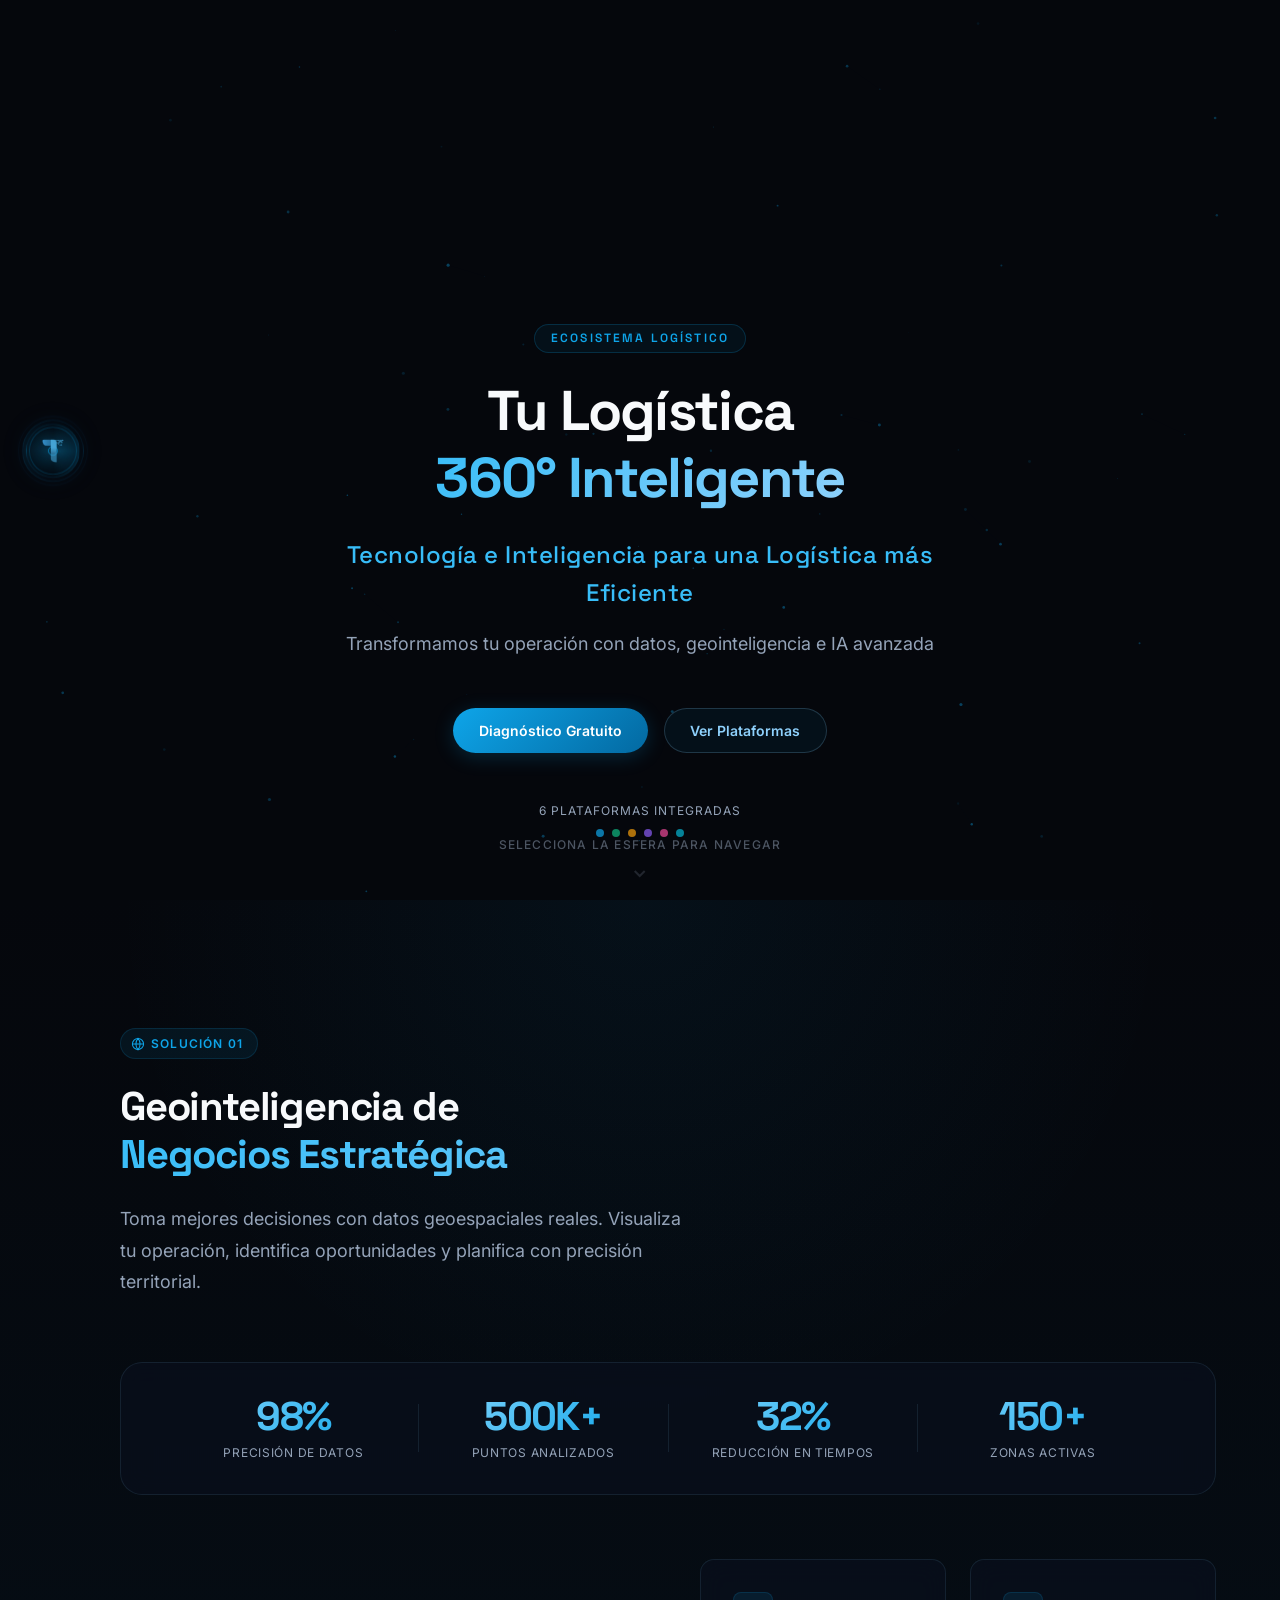
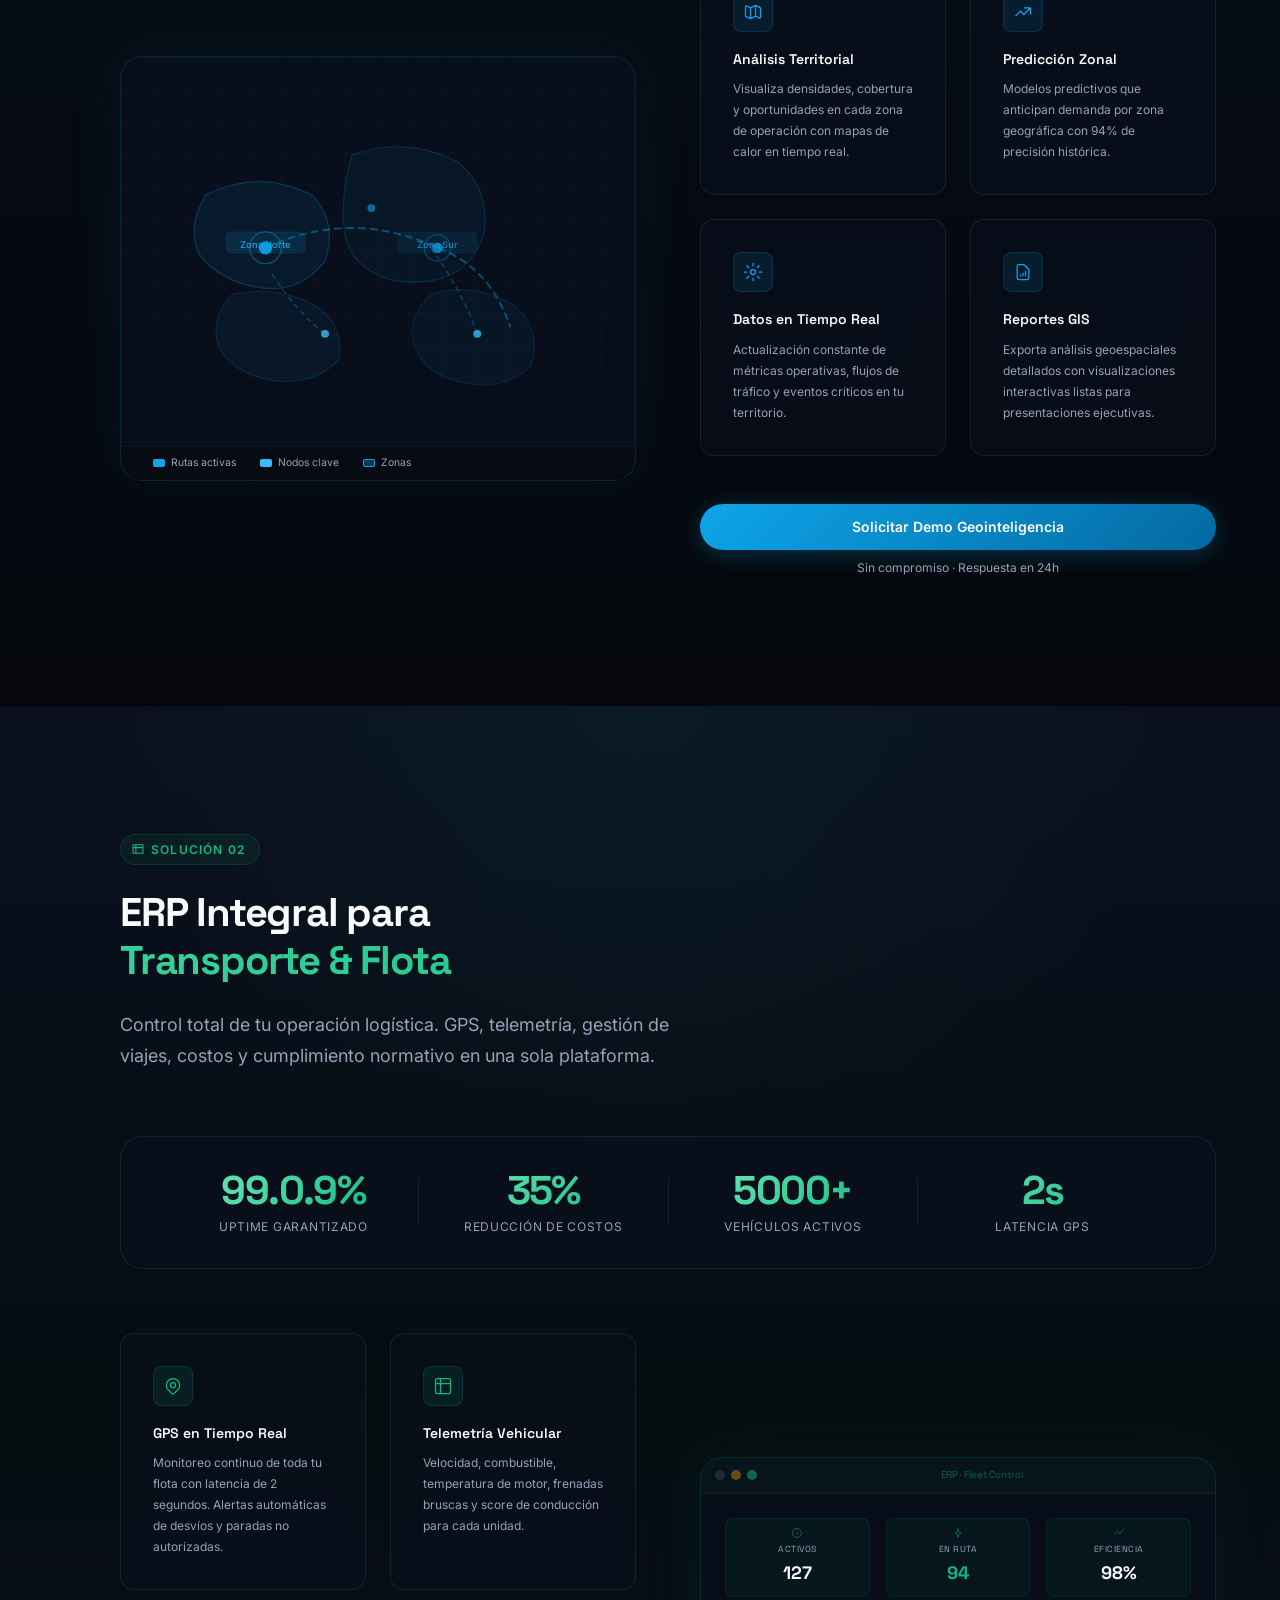
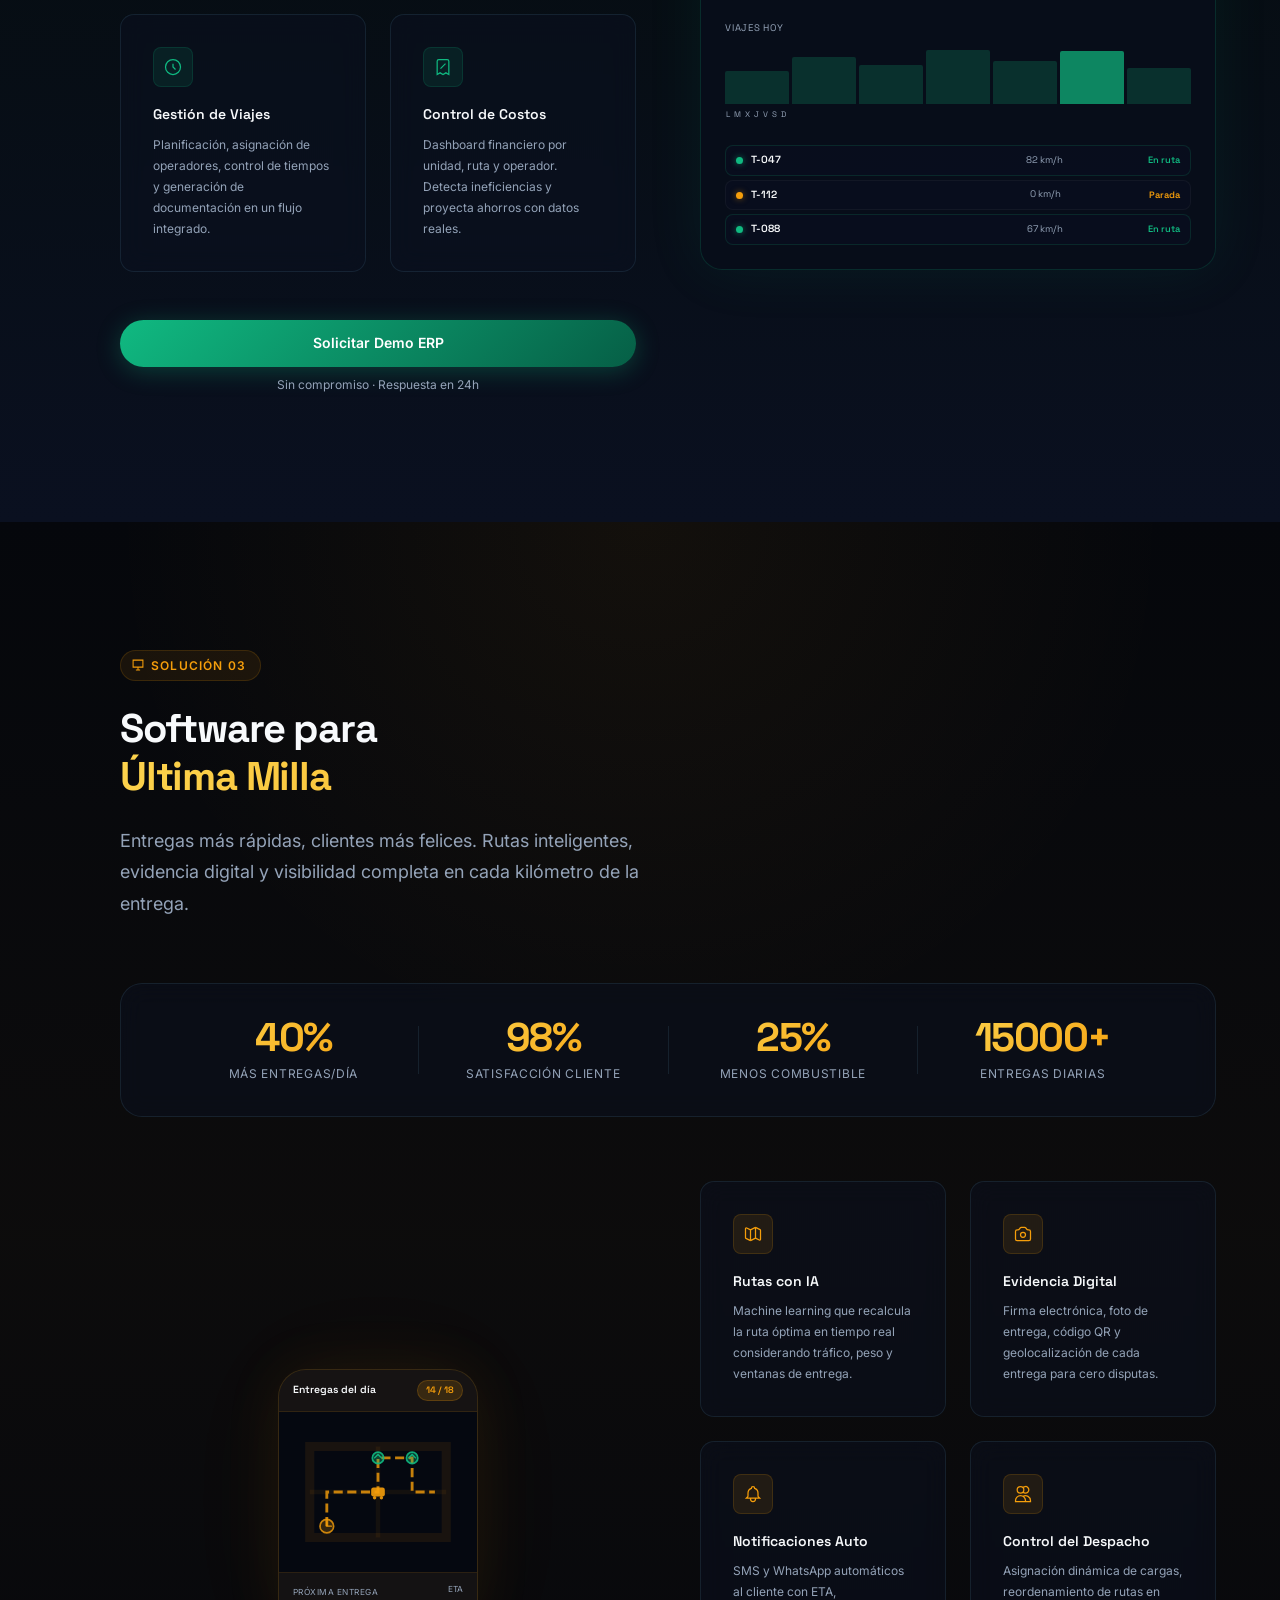
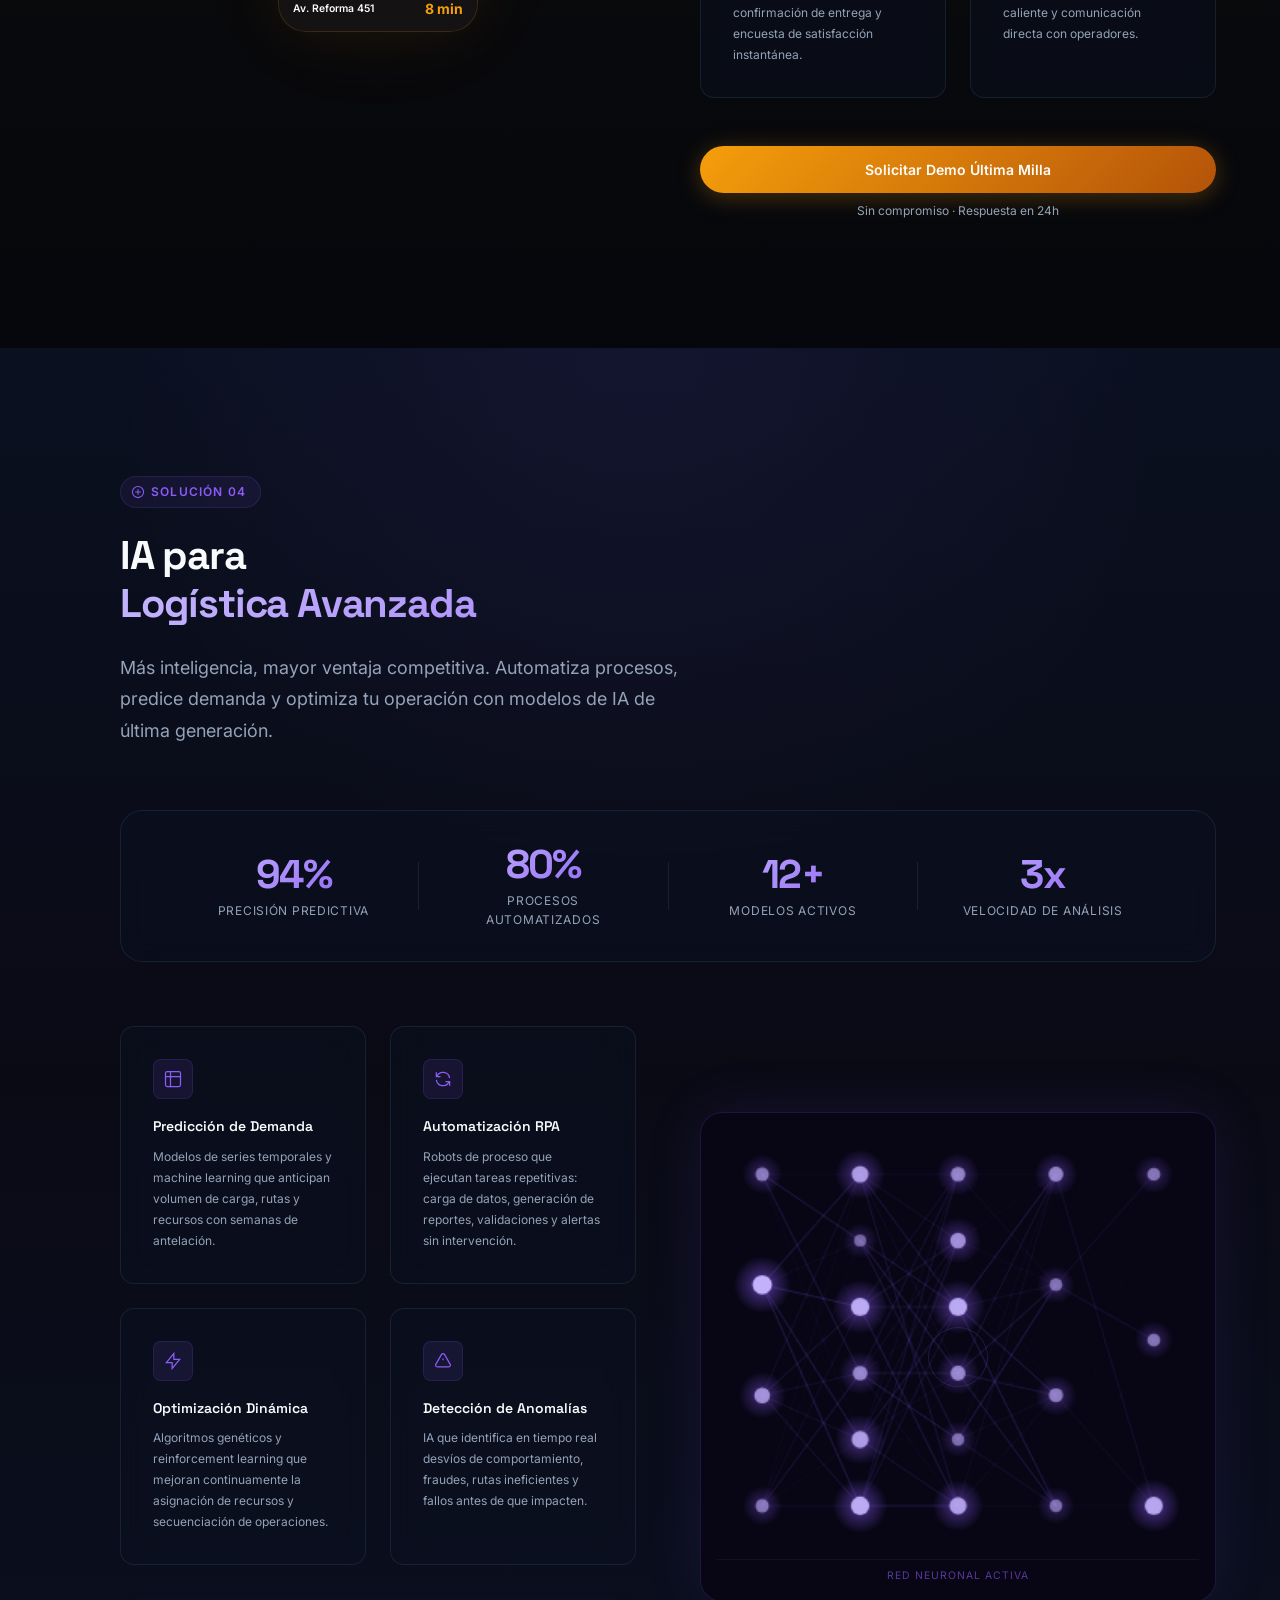
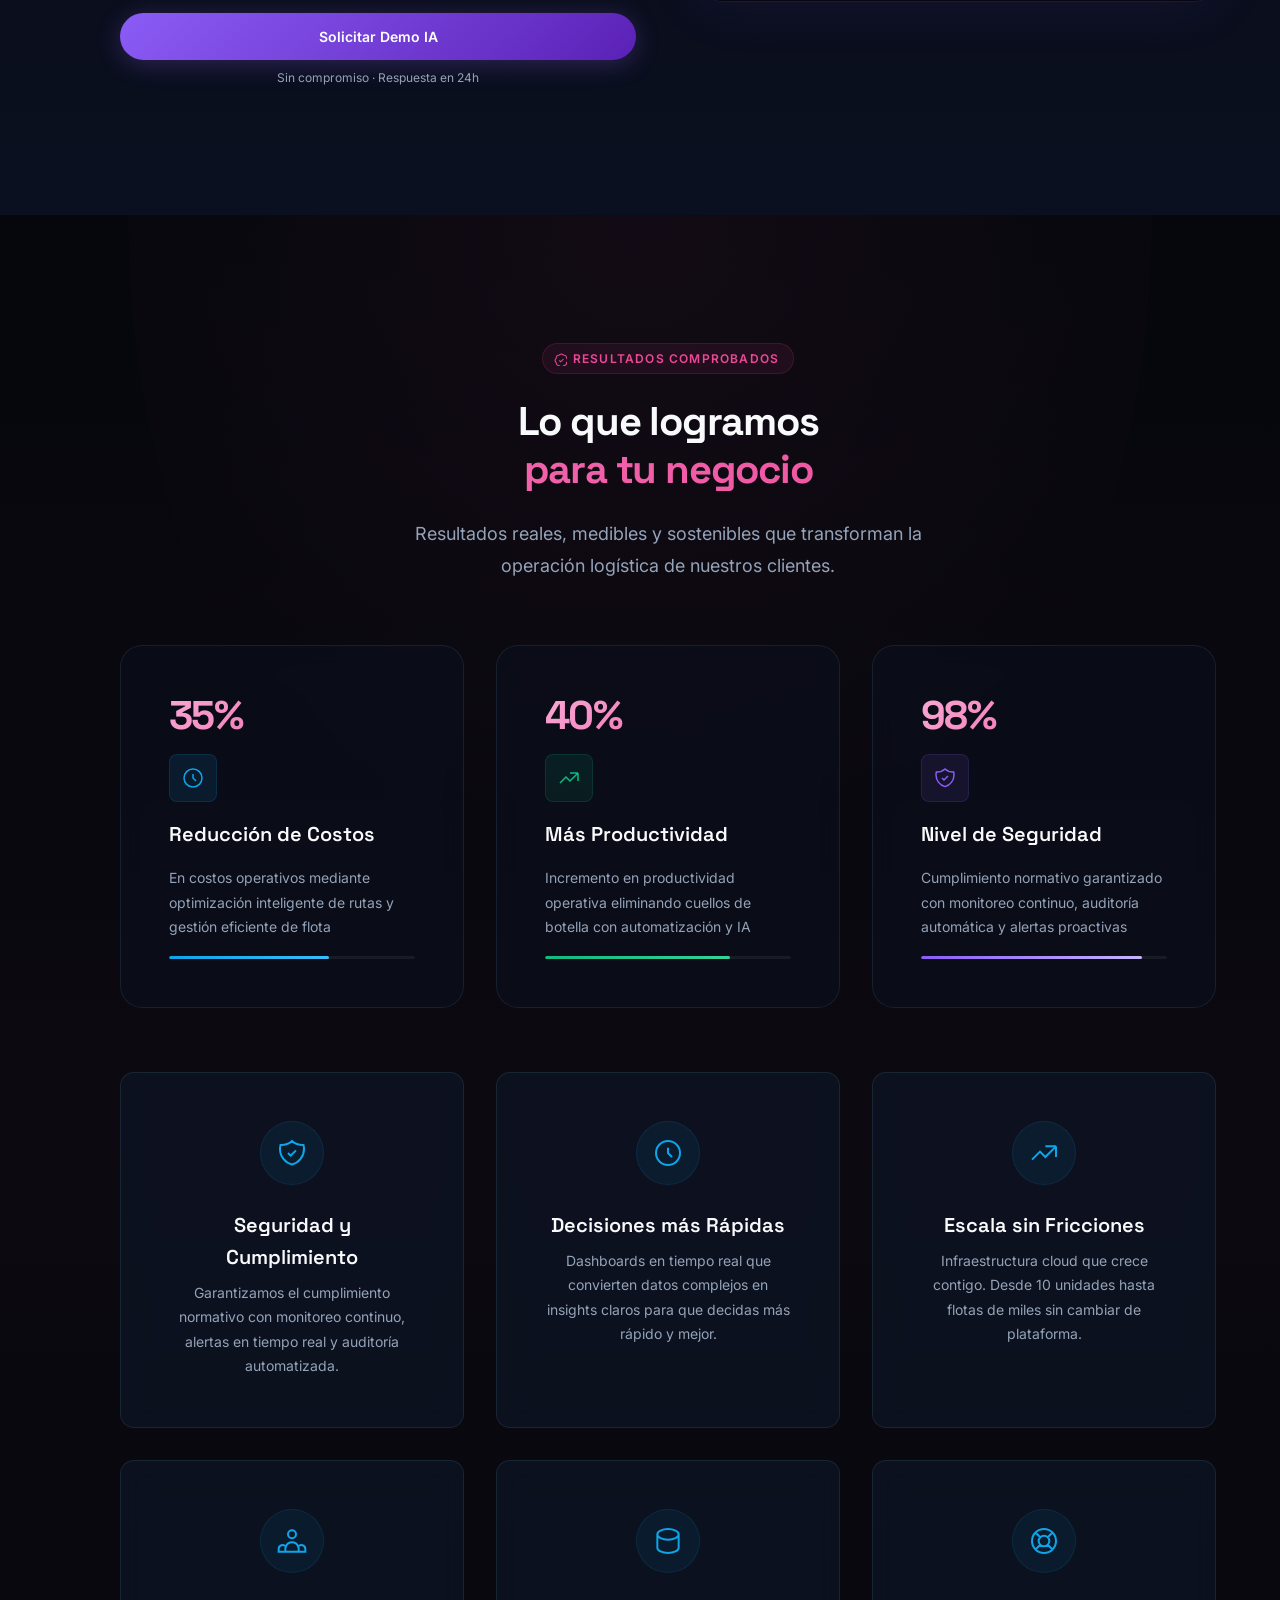
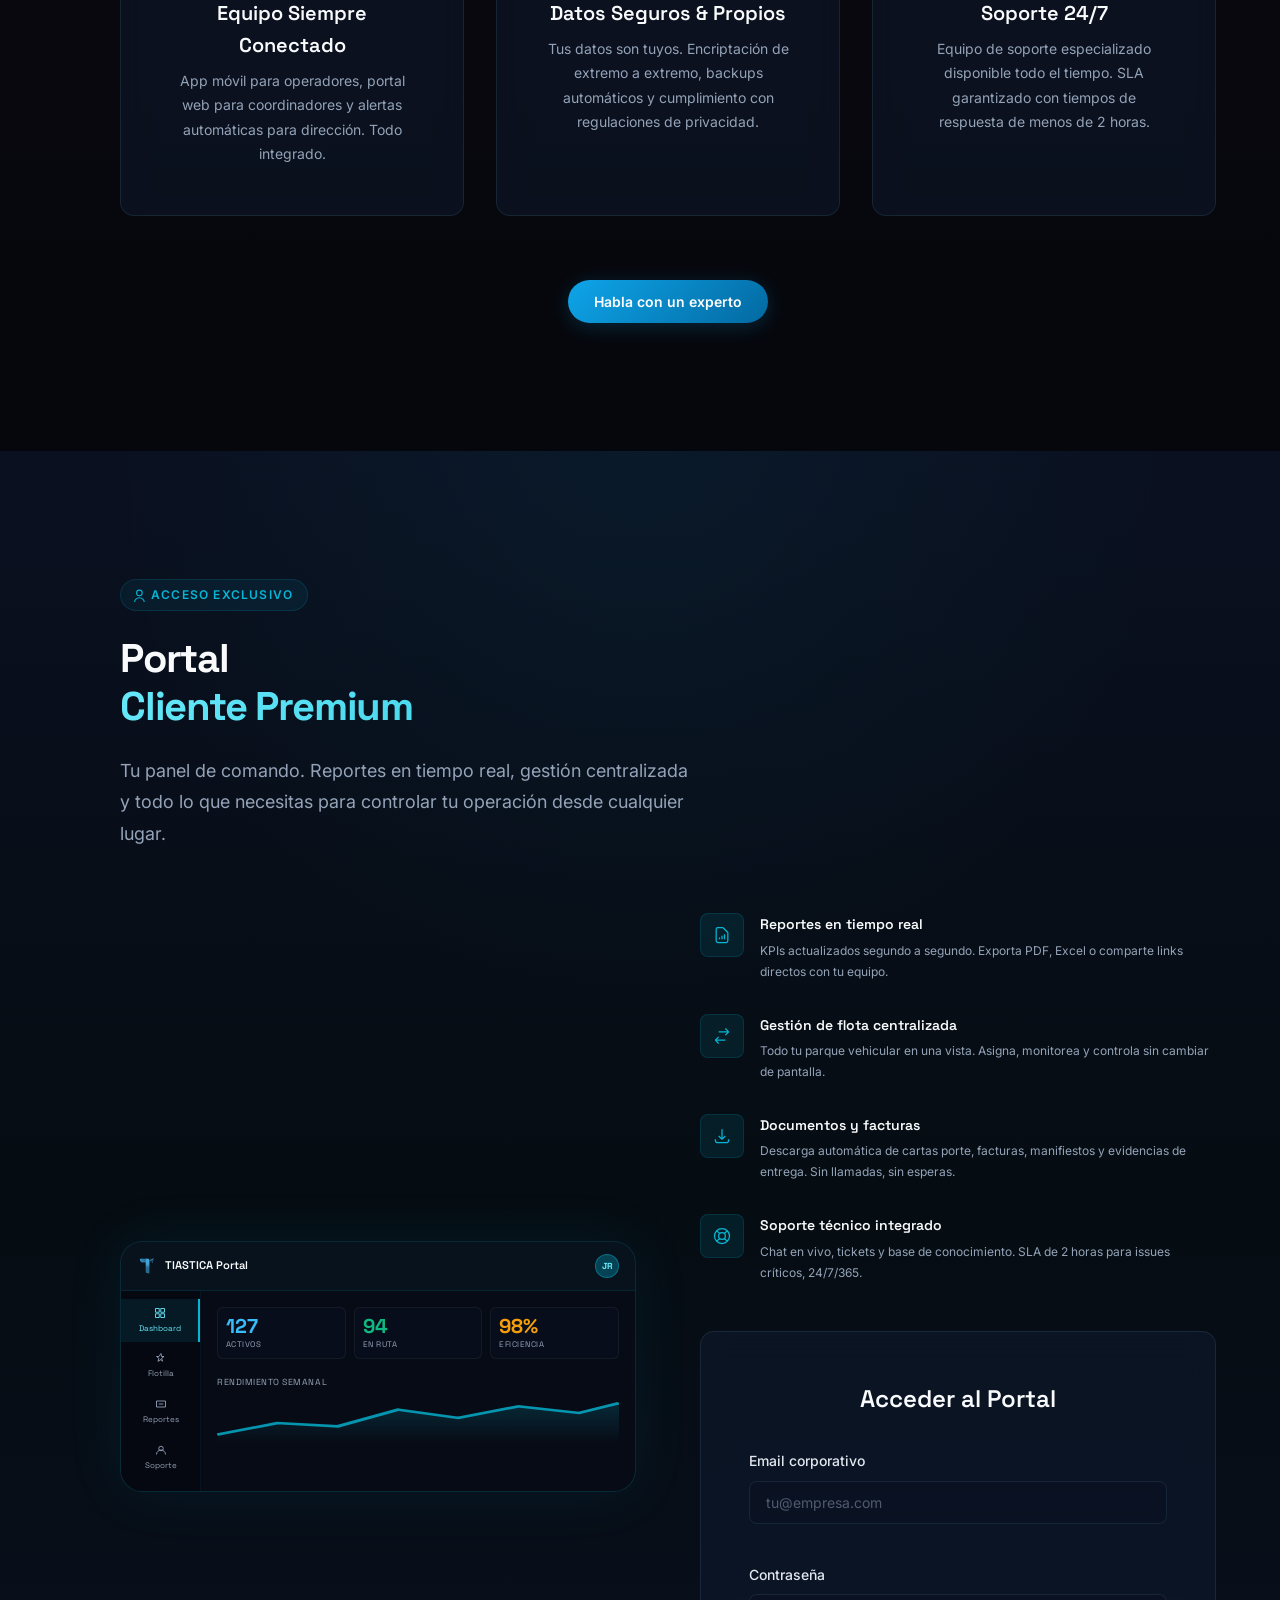
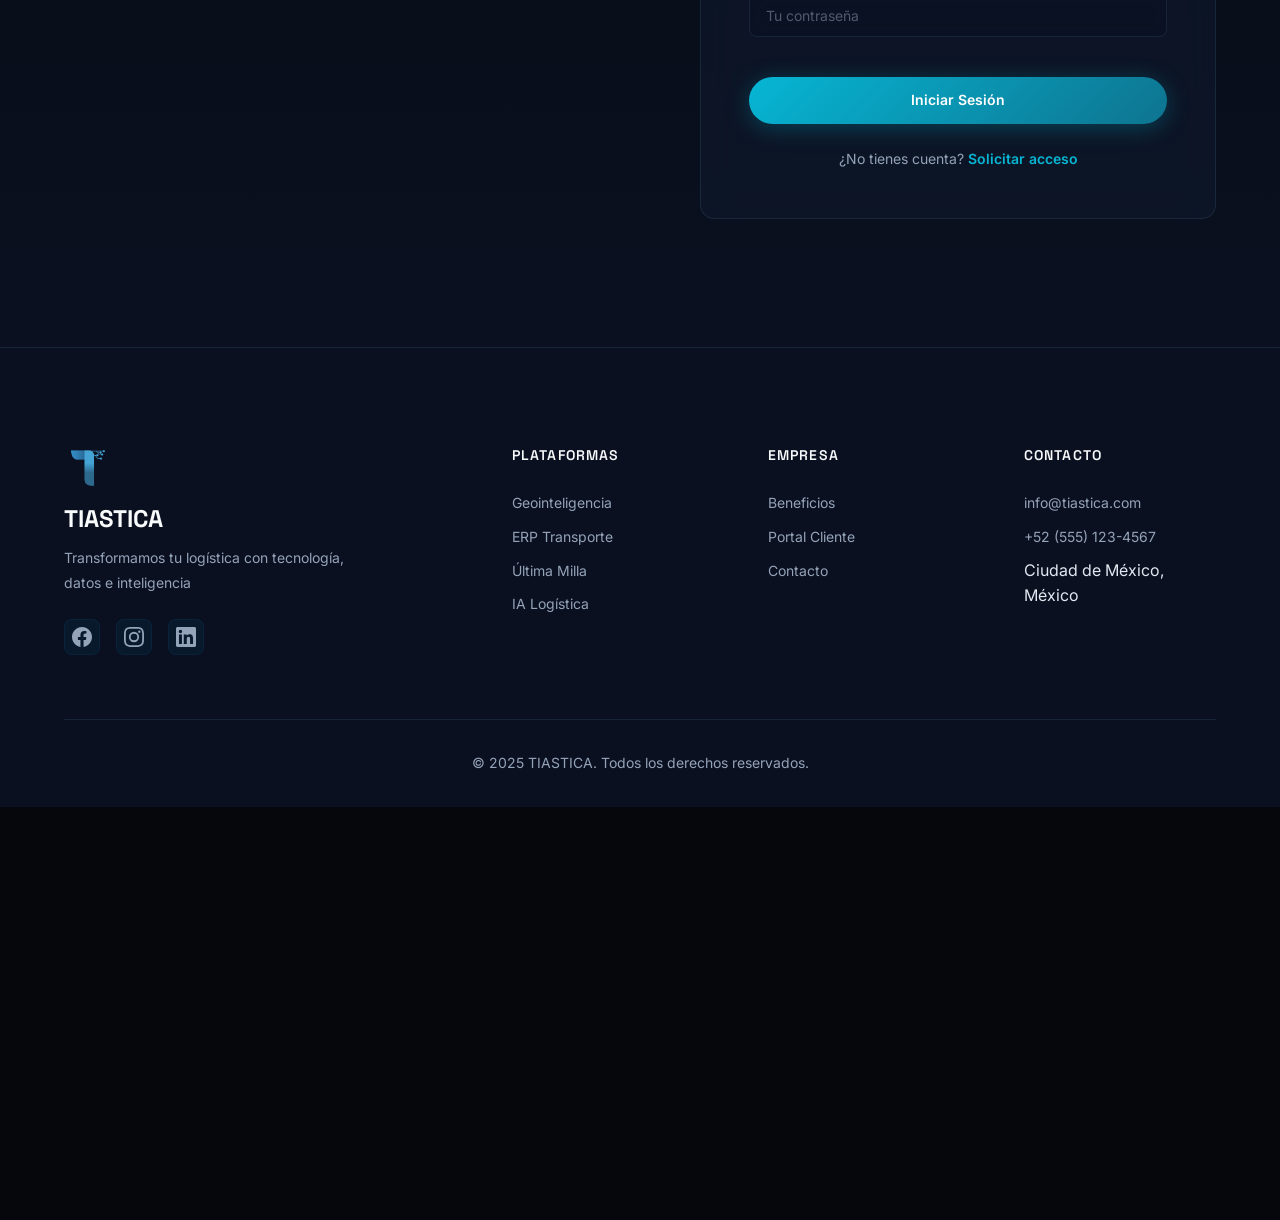
==== index.html @ a7e2a3bc "Add files via upload" ====
<!DOCTYPE html>
<html lang="es" dir="ltr">
<head>
  <meta charset="UTF-8">
  <meta name="viewport" content="width=device-width, initial-scale=1.0">
  <meta name="description" content="TIASTICA - Tu Ecosistema Logístico 360°. Tecnología e Inteligencia para una Logística más Eficiente.">
  <meta name="theme-color" content="#05070c">
  <title>TIASTICA - Tu Ecosistema Logístico 360°</title>
  <link rel="preconnect" href="https://fonts.googleapis.com">
  <link rel="preconnect" href="https://fonts.gstatic.com" crossorigin>
  <link href="https://fonts.googleapis.com/css2?family=Inter:wght@300;400;500;600;700;800&family=Space+Grotesk:wght@400;500;600;700&display=swap" rel="stylesheet">
  <link rel="stylesheet" href="style.css">
</head>
<body>

  <!-- ========== TRAVEL OVERLAY ========== -->
  <div class="travel-overlay" id="travelOverlay" aria-hidden="true">
    <div class="travel-overlay__ripple" id="travelRipple"></div>
    <div class="travel-overlay__icon" id="travelIcon">
      <svg viewBox="0 0 48 48" fill="none" stroke="currentColor" stroke-width="1.5" width="48" height="48">
        <circle cx="24" cy="24" r="20" stroke-dasharray="6 4"/>
        <path d="M24 4c-4 6-8 12-8 20s4 14 8 20"/>
        <path d="M24 4c4 6 8 12 8 20s-4 14-8 20"/>
        <line x1="4" y1="24" x2="44" y2="24"/>
      </svg>
    </div>
    <span class="travel-overlay__label" id="travelLabel">Navegando...</span>
  </div>

  <!-- ========== ORB NAVIGATION SYSTEM ========== -->
  <div class="orb-nav" id="orbNav" data-state="hero" aria-label="Sistema de navegación TIASTICA">

    <!-- Orb Core -->
    <button class="orb-nav__core" id="orbCore" aria-label="Abrir menú de navegación" aria-expanded="false">
      <img src="Emblema_Tisatica.png" alt="" class="orb-nav__emblem" width="80" height="80" draggable="false">
      <span class="orb-nav__ring" aria-hidden="true"></span>
      <span class="orb-nav__ring orb-nav__ring--outer" aria-hidden="true"></span>
      <span class="orb-nav__breath" aria-hidden="true"></span>
      <span class="orb-nav__sonar" aria-hidden="true"></span>
      <span class="orb-nav__sonar orb-nav__sonar--delay" aria-hidden="true"></span>
    </button>

    <!-- Click hint -->
    <div class="orb-nav__hint" id="orbHint" aria-hidden="true">
      <span class="orb-nav__hint-flare" aria-hidden="true"></span>
      <span class="orb-nav__hint-flare orb-nav__hint-flare--d2" aria-hidden="true"></span>
      <div class="orb-nav__hint-body">
        <span class="orb-nav__hint-arrows" aria-hidden="true">
          <span class="orb-nav__hint-arrow">&lt;</span>
          <span class="orb-nav__hint-arrow">&lt;</span>
          <span class="orb-nav__hint-arrow">&lt;</span>
        </span>
        <span class="orb-nav__hint-label">Empieza aquí.</span>
      </div>
    </div>

    <!-- Decorative orbit tags -->
    <div class="orb-nav__orbit" aria-hidden="true">
      <span class="orb-nav__orbit-tag" style="--i:0">Data</span>
      <span class="orb-nav__orbit-tag" style="--i:1">IA</span>
      <span class="orb-nav__orbit-tag" style="--i:2">Control</span>
      <span class="orb-nav__orbit-tag" style="--i:3">Rutas</span>
      <span class="orb-nav__orbit-tag" style="--i:4">Costos</span>
    </div>

    <!-- Branch menu -->
    <div class="orb-nav__branches" id="orbBranches" aria-hidden="true">
      <svg class="orb-nav__branch-svg" id="branchSvg" aria-hidden="true"></svg>

      <a href="#geointeligencia" class="orb-nav__node" data-section="geointeligencia" data-idx="0" data-color="geo">
        <svg viewBox="0 0 24 24" fill="none" stroke="currentColor" stroke-width="1.5" width="20" height="20"><circle cx="12" cy="12" r="10"/><path d="M2 12h20M12 2a15.3 15.3 0 014 10 15.3 15.3 0 01-4 10 15.3 15.3 0 01-4-10A15.3 15.3 0 0112 2z"/></svg>
        <span>Geointeligencia</span>
      </a>
      <a href="#erp" class="orb-nav__node" data-section="erp" data-idx="1" data-color="erp">
        <svg viewBox="0 0 24 24" fill="none" stroke="currentColor" stroke-width="1.5" width="20" height="20"><path d="M19 21V5a2 2 0 00-2-2H7a2 2 0 00-2 2v16m14 0h2m-2 0h-5m-9 0H3m2 0h5M9 7h1m-1 4h1m4-4h1m-1 4h1m-5 10v-5a1 1 0 011-1h2a1 1 0 011 1v5m-4 0h4"/></svg>
        <span>ERP Transporte</span>
      </a>
      <a href="#ultima-milla" class="orb-nav__node" data-section="ultima-milla" data-idx="2" data-color="um">
        <svg viewBox="0 0 24 24" fill="none" stroke="currentColor" stroke-width="1.5" width="20" height="20"><path d="M13 16V6a1 1 0 00-1-1H4a1 1 0 00-1 1v10l2-1 2 1 2-1 2 1zm6-6v10l-2-1-2 1-2-1V6h4a2 2 0 012 2z"/></svg>
        <span>Última Milla</span>
      </a>
      <a href="#ia" class="orb-nav__node" data-section="ia" data-idx="3" data-color="ia">
        <svg viewBox="0 0 24 24" fill="none" stroke="currentColor" stroke-width="1.5" width="20" height="20"><path d="M9.663 17h4.673M12 3v1m6.364 1.636l-.707.707M21 12h-1M4 12H3m3.343-5.657l-.707-.707m2.828 9.9a5 5 0 117.072 0l-.548.547A3.374 3.374 0 0014 18.469V19a2 2 0 11-4 0v-.531c0-.895-.356-1.754-.988-2.386l-.548-.547z"/></svg>
        <span>IA Logística</span>
      </a>
      <a href="#beneficios" class="orb-nav__node" data-section="beneficios" data-idx="4" data-color="ben">
        <svg viewBox="0 0 24 24" fill="none" stroke="currentColor" stroke-width="1.5" width="20" height="20"><path d="M9 12l2 2 4-4m5.618-4.016A11.955 11.955 0 0112 2.944a11.955 11.955 0 01-8.618 3.04A12.02 12.02 0 003 9c0 5.591 3.824 10.29 9 11.622 5.176-1.332 9-6.03 9-11.622 0-1.042-.133-2.052-.382-3.016z"/></svg>
        <span>Beneficios</span>
      </a>
      <a href="#portal" class="orb-nav__node" data-section="portal" data-idx="5" data-color="portal">
        <svg viewBox="0 0 24 24" fill="none" stroke="currentColor" stroke-width="1.5" width="20" height="20"><path d="M16 7a4 4 0 11-8 0 4 4 0 018 0zM12 14a7 7 0 00-7 7h14a7 7 0 00-7-7z"/></svg>
        <span>Portal Cliente</span>
      </a>
    </div>
  </div>

  <div class="orb-nav__backdrop" id="orbBackdrop" aria-hidden="true"></div>



  <!-- ========== HERO ========== -->
  <section class="hero" id="inicio" aria-label="Sección principal">
    <canvas id="heroCanvas" aria-hidden="true"></canvas>

    <div class="hero__content">
      <div class="hero__eyebrow" data-animate>Ecosistema Logístico</div>
      <h1 class="hero__title">Tu Logística<br><span class="hero__title-accent">360° Inteligente</span></h1>
      <p class="hero__subtitle">Tecnología e Inteligencia para una Logística más Eficiente</p>
      <p class="hero__tagline">Transformamos tu operación con datos, geointeligencia e IA avanzada</p>
      <div class="hero__cta">
        <a href="#" class="btn btn--primary js-open-popup">Diagnóstico Gratuito</a>
        <a href="#geointeligencia" class="btn btn--outline">Ver Plataformas</a>
      </div>

      <div class="hero__platforms-hint" aria-hidden="true">
        <span>6 plataformas integradas</span>
        <div class="hero__platforms-dots">
          <span style="--c:#0EA5E9"></span>
          <span style="--c:#10B981"></span>
          <span style="--c:#F59E0B"></span>
          <span style="--c:#8B5CF6"></span>
          <span style="--c:#EC4899"></span>
          <span style="--c:#06B6D4"></span>
        </div>
      </div>
    </div>

    <div class="hero__scroll-hint" aria-hidden="true">
      <span>Selecciona la esfera para navegar</span>
      <svg width="24" height="24" viewBox="0 0 24 24" fill="none" stroke="currentColor" stroke-width="2"><path d="M7 13l5 5 5-5"/></svg>
    </div>
  </section>


  <!-- ========== GEOINTELIGENCIA ========== -->
  <section class="section platform platform--geo" id="geointeligencia" aria-labelledby="geoTitle" data-platform="geo">
    <div class="platform__bg-glow" aria-hidden="true"></div>
    <div class="container" data-gravity-section>

      <!-- Header -->
      <div class="platform__header" data-animate>
        <div class="platform__badge platform__badge--geo">
          <svg viewBox="0 0 20 20" fill="none" stroke="currentColor" stroke-width="1.5" width="14" height="14"><circle cx="10" cy="10" r="8"/><path d="M2 10h16M10 2a12 12 0 013 8 12 12 0 01-3 8 12 12 0 01-3-8A12 12 0 0110 2z"/></svg>
          Solución 01
        </div>
        <h2 class="platform__title" id="geoTitle">Geointeligencia de<br><span class="platform__title-accent">Negocios Estratégica</span></h2>
        <p class="platform__desc">Toma mejores decisiones con datos geoespaciales reales. Visualiza tu operación, identifica oportunidades y planifica con precisión territorial.</p>
      </div>

      <!-- Stats bar -->
      <div class="platform__stats" data-animate>
        <div class="stat-block">
          <span class="stat-number" data-count="98" data-suffix="%">0%</span>
          <span class="stat-label">Precisión de datos</span>
        </div>
        <div class="stat-divider"></div>
        <div class="stat-block">
          <span class="stat-number" data-count="500" data-suffix="K+" data-prefix="">0</span>
          <span class="stat-label">Puntos analizados</span>
        </div>
        <div class="stat-divider"></div>
        <div class="stat-block">
          <span class="stat-number" data-count="32" data-suffix="%">0%</span>
          <span class="stat-label">Reducción en tiempos</span>
        </div>
        <div class="stat-divider"></div>
        <div class="stat-block">
          <span class="stat-number" data-count="150" data-suffix="+">0</span>
          <span class="stat-label">Zonas activas</span>
        </div>
      </div>

      <!-- Main content -->
      <div class="platform__body">
        <!-- Visual mockup -->
        <div class="platform__visual" data-animate>
          <div class="geo-map-demo" aria-hidden="true">
            <div class="geo-map-demo__grid"></div>
            <div class="geo-map-demo__bg">
              <svg viewBox="0 0 340 240" fill="none" xmlns="http://www.w3.org/2000/svg">
                <!-- Territory zones -->
                <path d="M40 80 Q80 60 120 80 Q140 100 130 130 Q110 155 80 150 Q50 145 35 125 Q25 105 40 80Z" fill="rgba(14,165,233,0.08)" stroke="rgba(14,165,233,0.25)" stroke-width="1"/>
                <path d="M150 50 Q190 35 230 55 Q255 75 250 110 Q240 140 210 145 Q175 150 155 130 Q135 110 150 50Z" fill="rgba(14,165,233,0.05)" stroke="rgba(14,165,233,0.18)" stroke-width="1"/>
                <path d="M60 155 Q95 148 125 165 Q145 180 140 205 Q120 225 90 220 Q60 215 50 195 Q42 175 60 155Z" fill="rgba(14,165,233,0.06)" stroke="rgba(14,165,233,0.15)" stroke-width="1"/>
                <path d="M210 155 Q245 145 275 165 Q295 185 285 210 Q265 228 235 222 Q205 216 198 195 Q190 175 210 155Z" fill="rgba(14,165,233,0.05)" stroke="rgba(14,165,233,0.12)" stroke-width="1"/>
                <!-- Routes -->
                <path d="M85 120 Q150 90 215 120 Q255 135 270 180" stroke="rgba(14,165,233,0.4)" stroke-width="1.5" stroke-dasharray="6 3" class="geo-route"/>
                <path d="M90 140 Q110 170 130 185" stroke="rgba(14,165,233,0.3)" stroke-width="1.2" stroke-dasharray="4 3" class="geo-route geo-route--d2"/>
                <path d="M210 120 Q235 155 245 185" stroke="rgba(14,165,233,0.3)" stroke-width="1.2" stroke-dasharray="4 3" class="geo-route geo-route--d3"/>
                <!-- Pulse nodes -->
                <circle cx="85" cy="120" r="5" fill="rgba(14,165,233,0.9)" class="geo-pulse"/>
                <circle cx="85" cy="120" r="12" fill="none" stroke="rgba(14,165,233,0.4)" class="geo-pulse-ring"/>
                <circle cx="215" cy="120" r="4" fill="rgba(14,165,233,0.7)" class="geo-pulse geo-pulse--d"/>
                <circle cx="215" cy="120" r="10" fill="none" stroke="rgba(14,165,233,0.3)" class="geo-pulse-ring geo-pulse-ring--d"/>
                <circle cx="130" cy="185" r="3" fill="rgba(56,189,248,0.8)"/>
                <circle cx="245" cy="185" r="3" fill="rgba(56,189,248,0.8)"/>
                <circle cx="165" cy="90" r="3" fill="rgba(14,165,233,0.6)"/>
                <!-- Labels -->
                <rect x="55" y="108" width="60" height="16" rx="4" fill="rgba(14,165,233,0.12)" stroke="rgba(14,165,233,0.2)" stroke-width="0.5"/>
                <text x="85" y="120" text-anchor="middle" fill="rgba(14,165,233,0.9)" font-size="7" font-family="Inter" font-weight="600">Zona Norte</text>
                <rect x="185" y="108" width="60" height="16" rx="4" fill="rgba(14,165,233,0.08)" stroke="rgba(14,165,233,0.15)" stroke-width="0.5"/>
                <text x="215" y="120" text-anchor="middle" fill="rgba(14,165,233,0.7)" font-size="7" font-family="Inter" font-weight="600">Zona Sur</text>
              </svg>
            </div>
            <div class="geo-map-demo__legend">
              <span><i style="background:#0EA5E9"></i>Rutas activas</span>
              <span><i style="background:#38BDF8"></i>Nodos clave</span>
              <span><i style="background:rgba(14,165,233,0.3);border:1px solid #0EA5E9"></i>Zonas</span>
            </div>
          </div>
        </div>

        <!-- Feature cards -->
        <div class="platform__features" data-animate>
          <div class="feature-grid">
            <div class="feature-card feature-card--geo">
              <div class="feature-card__icon">
                <svg viewBox="0 0 24 24" fill="none" stroke="currentColor" stroke-width="1.5"><path d="M9 20l-5.447-2.724A1 1 0 013 16.382V5.618a1 1 0 011.447-.894L9 7m0 13l6-3m-6 3V7m6 10l4.553 2.276A1 1 0 0021 18.382V7.618a1 1 0 00-.553-.894L15 4m0 13V4m0 0L9 7"/></svg>
              </div>
              <h3>Análisis Territorial</h3>
              <p>Visualiza densidades, cobertura y oportunidades en cada zona de operación con mapas de calor en tiempo real.</p>
            </div>
            <div class="feature-card feature-card--geo">
              <div class="feature-card__icon">
                <svg viewBox="0 0 24 24" fill="none" stroke="currentColor" stroke-width="1.5"><path d="M13 7h8m0 0v8m0-8l-8 8-4-4-6 6"/></svg>
              </div>
              <h3>Predicción Zonal</h3>
              <p>Modelos predictivos que anticipan demanda por zona geográfica con 94% de precisión histórica.</p>
            </div>
            <div class="feature-card feature-card--geo">
              <div class="feature-card__icon">
                <svg viewBox="0 0 24 24" fill="none" stroke="currentColor" stroke-width="1.5"><circle cx="12" cy="12" r="3"/><path d="M12 1v4M12 19v4M4.22 4.22l2.83 2.83M16.95 16.95l2.83 2.83M1 12h4M19 12h4M4.22 19.78l2.83-2.83M16.95 7.05l2.83-2.83"/></svg>
              </div>
              <h3>Datos en Tiempo Real</h3>
              <p>Actualización constante de métricas operativas, flujos de tráfico y eventos críticos en tu territorio.</p>
            </div>
            <div class="feature-card feature-card--geo">
              <div class="feature-card__icon">
                <svg viewBox="0 0 24 24" fill="none" stroke="currentColor" stroke-width="1.5"><path d="M9 17v-2m3 2v-4m3 4v-6m2 10H7a2 2 0 01-2-2V5a2 2 0 012-2h5.586a1 1 0 01.707.293l5.414 5.414a1 1 0 01.293.707V19a2 2 0 01-2 2z"/></svg>
              </div>
              <h3>Reportes GIS</h3>
              <p>Exporta análisis geoespaciales detallados con visualizaciones interactivas listas para presentaciones ejecutivas.</p>
            </div>
          </div>
          <div class="platform__cta-wrap">
            <a href="#" class="btn btn--platform btn--platform-geo js-open-popup">Solicitar Demo Geointeligencia</a>
            <span class="platform__cta-note">Sin compromiso · Respuesta en 24h</span>
          </div>
        </div>
      </div>
    </div>
  </section>


  <!-- ========== ERP TRANSPORTE ========== -->
  <section class="section platform platform--erp" id="erp" aria-labelledby="erpTitle" data-platform="erp">
    <div class="platform__bg-glow" aria-hidden="true"></div>
    <div class="container" data-gravity-section>

      <div class="platform__header" data-animate>
        <div class="platform__badge platform__badge--erp">
          <svg viewBox="0 0 20 20" fill="none" stroke="currentColor" stroke-width="1.5" width="14" height="14"><path d="M3 4h14v12H3z"/><path d="M3 8h14M7 4v12"/></svg>
          Solución 02
        </div>
        <h2 class="platform__title" id="erpTitle">ERP Integral para<br><span class="platform__title-accent platform__title-accent--erp">Transporte & Flota</span></h2>
        <p class="platform__desc">Control total de tu operación logística. GPS, telemetría, gestión de viajes, costos y cumplimiento normativo en una sola plataforma.</p>
      </div>

      <div class="platform__stats" data-animate>
        <div class="stat-block">
          <span class="stat-number" data-count="99" data-suffix=".9%">0%</span>
          <span class="stat-label">Uptime garantizado</span>
        </div>
        <div class="stat-divider"></div>
        <div class="stat-block">
          <span class="stat-number" data-count="35" data-suffix="%">0%</span>
          <span class="stat-label">Reducción de costos</span>
        </div>
        <div class="stat-divider"></div>
        <div class="stat-block">
          <span class="stat-number" data-count="5000" data-suffix="+">0</span>
          <span class="stat-label">Vehículos activos</span>
        </div>
        <div class="stat-divider"></div>
        <div class="stat-block">
          <span class="stat-number" data-count="2" data-suffix="s">0</span>
          <span class="stat-label">Latencia GPS</span>
        </div>
      </div>

      <div class="platform__body platform__body--reverse">
        <div class="platform__features" data-animate>
          <div class="feature-grid">
            <div class="feature-card feature-card--erp">
              <div class="feature-card__icon">
                <svg viewBox="0 0 24 24" fill="none" stroke="currentColor" stroke-width="1.5"><path d="M17.657 16.657L13.414 20.9a1.998 1.998 0 01-2.827 0l-4.244-4.243a8 8 0 1111.314 0z"/><path d="M15 11a3 3 0 11-6 0 3 3 0 016 0z"/></svg>
              </div>
              <h3>GPS en Tiempo Real</h3>
              <p>Monitoreo continuo de toda tu flota con latencia de 2 segundos. Alertas automáticas de desvíos y paradas no autorizadas.</p>
            </div>
            <div class="feature-card feature-card--erp">
              <div class="feature-card__icon">
                <svg viewBox="0 0 24 24" fill="none" stroke="currentColor" stroke-width="1.5"><path d="M9 3H5a2 2 0 00-2 2v4m6-6h10a2 2 0 012 2v4M9 3v18m0 0h10a2 2 0 002-2V9M9 21H5a2 2 0 01-2-2V9m0 0h18"/></svg>
              </div>
              <h3>Telemetría Vehicular</h3>
              <p>Velocidad, combustible, temperatura de motor, frenadas bruscas y score de conducción para cada unidad.</p>
            </div>
            <div class="feature-card feature-card--erp">
              <div class="feature-card__icon">
                <svg viewBox="0 0 24 24" fill="none" stroke="currentColor" stroke-width="1.5"><path d="M12 8v4l3 3m6-3a9 9 0 11-18 0 9 9 0 0118 0z"/></svg>
              </div>
              <h3>Gestión de Viajes</h3>
              <p>Planificación, asignación de operadores, control de tiempos y generación de documentación en un flujo integrado.</p>
            </div>
            <div class="feature-card feature-card--erp">
              <div class="feature-card__icon">
                <svg viewBox="0 0 24 24" fill="none" stroke="currentColor" stroke-width="1.5"><path d="M9 14l6-6m-5.5.5h.01m4.99 5h.01M19 21V5a2 2 0 00-2-2H7a2 2 0 00-2 2v16l3.5-2 3.5 2 3.5-2 3.5 2z"/></svg>
              </div>
              <h3>Control de Costos</h3>
              <p>Dashboard financiero por unidad, ruta y operador. Detecta ineficiencias y proyecta ahorros con datos reales.</p>
            </div>
          </div>
          <div class="platform__cta-wrap">
            <a href="#" class="btn btn--platform btn--platform-erp js-open-popup">Solicitar Demo ERP</a>
            <span class="platform__cta-note">Sin compromiso · Respuesta en 24h</span>
          </div>
        </div>

        <div class="platform__visual" data-animate>
          <div class="erp-dashboard-demo" aria-hidden="true">
            <div class="erp-dashboard-demo__header">
              <span class="erp-demo-dot"></span>
              <span class="erp-demo-dot erp-demo-dot--y"></span>
              <span class="erp-demo-dot erp-demo-dot--g"></span>
              <span style="flex:1;font-size:0.6rem;color:rgba(16,185,129,0.5);text-align:center">ERP · Fleet Control</span>
            </div>
            <div class="erp-dashboard-demo__body">
              <div class="erp-stat-row">
                <div class="erp-stat-mini">
                  <svg viewBox="0 0 16 16" fill="none" stroke="currentColor" stroke-width="1.2" width="12"><path d="M8 2a6 6 0 100 12A6 6 0 008 2z"/><path d="M8 6v2l2 1"/></svg>
                  <span class="erp-stat-mini__label">Activos</span>
                  <span class="erp-stat-mini__value">127</span>
                </div>
                <div class="erp-stat-mini">
                  <svg viewBox="0 0 16 16" fill="none" stroke="currentColor" stroke-width="1.2" width="12"><path d="M8 2l.8 4.4L12 8l-3.2 1.6L8 14l-.8-4.4L4 8l3.2-1.6L8 2z"/></svg>
                  <span class="erp-stat-mini__label">En ruta</span>
                  <span class="erp-stat-mini__value erp-stat-mini__value--green">94</span>
                </div>
                <div class="erp-stat-mini">
                  <svg viewBox="0 0 16 16" fill="none" stroke="currentColor" stroke-width="1.2" width="12"><path d="M2 10l4-4 3 3 5-6"/></svg>
                  <span class="erp-stat-mini__label">Eficiencia</span>
                  <span class="erp-stat-mini__value">98%</span>
                </div>
              </div>
              <!-- Mini chart -->
              <div class="erp-chart">
                <div class="erp-chart__label">Viajes hoy</div>
                <div class="erp-chart__bars">
                  <div class="erp-chart__bar" style="--h:55%"></div>
                  <div class="erp-chart__bar" style="--h:78%"></div>
                  <div class="erp-chart__bar" style="--h:65%"></div>
                  <div class="erp-chart__bar" style="--h:90%"></div>
                  <div class="erp-chart__bar" style="--h:72%"></div>
                  <div class="erp-chart__bar erp-chart__bar--active" style="--h:88%"></div>
                  <div class="erp-chart__bar" style="--h:61%"></div>
                </div>
                <div class="erp-chart__x">L&nbsp;&nbsp;M&nbsp;&nbsp;X&nbsp;&nbsp;J&nbsp;&nbsp;V&nbsp;&nbsp;S&nbsp;&nbsp;D</div>
              </div>
              <!-- Mini map rows -->
              <div class="erp-fleet-list">
                <div class="erp-fleet-item erp-fleet-item--active">
                  <span class="erp-fleet-dot"></span>
                  <span class="erp-fleet-id">T-047</span>
                  <span class="erp-fleet-speed">82 km/h</span>
                  <span class="erp-fleet-status">En ruta</span>
                </div>
                <div class="erp-fleet-item">
                  <span class="erp-fleet-dot erp-fleet-dot--y"></span>
                  <span class="erp-fleet-id">T-112</span>
                  <span class="erp-fleet-speed">0 km/h</span>
                  <span class="erp-fleet-status erp-fleet-status--warn">Parada</span>
                </div>
                <div class="erp-fleet-item erp-fleet-item--active">
                  <span class="erp-fleet-dot"></span>
                  <span class="erp-fleet-id">T-088</span>
                  <span class="erp-fleet-speed">67 km/h</span>
                  <span class="erp-fleet-status">En ruta</span>
                </div>
              </div>
            </div>
          </div>
        </div>
      </div>
    </div>
  </section>


  <!-- ========== ÚLTIMA MILLA ========== -->
  <section class="section platform platform--um" id="ultima-milla" aria-labelledby="umTitle" data-platform="um">
    <div class="platform__bg-glow" aria-hidden="true"></div>
    <div class="container" data-gravity-section>

      <div class="platform__header" data-animate>
        <div class="platform__badge platform__badge--um">
          <svg viewBox="0 0 20 20" fill="none" stroke="currentColor" stroke-width="1.5" width="14" height="14"><path d="M3 3h14v10H3zM10 13v4M7 17h6"/></svg>
          Solución 03
        </div>
        <h2 class="platform__title" id="umTitle">Software para<br><span class="platform__title-accent platform__title-accent--um">Última Milla</span></h2>
        <p class="platform__desc">Entregas más rápidas, clientes más felices. Rutas inteligentes, evidencia digital y visibilidad completa en cada kilómetro de la entrega.</p>
      </div>

      <div class="platform__stats" data-animate>
        <div class="stat-block">
          <span class="stat-number" data-count="40" data-suffix="%">0%</span>
          <span class="stat-label">Más entregas/día</span>
        </div>
        <div class="stat-divider"></div>
        <div class="stat-block">
          <span class="stat-number" data-count="98" data-suffix="%">0%</span>
          <span class="stat-label">Satisfacción cliente</span>
        </div>
        <div class="stat-divider"></div>
        <div class="stat-block">
          <span class="stat-number" data-count="25" data-suffix="%">0%</span>
          <span class="stat-label">Menos combustible</span>
        </div>
        <div class="stat-divider"></div>
        <div class="stat-block">
          <span class="stat-number" data-count="15000" data-suffix="+">0</span>
          <span class="stat-label">Entregas diarias</span>
        </div>
      </div>

      <div class="platform__body">
        <div class="platform__visual" data-animate>
          <!-- Route visualization -->
          <div class="route-demo" aria-hidden="true">
            <div class="route-demo__phone">
              <div class="route-demo__screen">
                <div class="route-demo__header-bar">
                  <span>Entregas del día</span>
                  <span class="route-demo__badge">14 / 18</span>
                </div>
                <div class="route-demo__map-area">
                  <svg viewBox="0 0 160 120" fill="none" xmlns="http://www.w3.org/2000/svg" style="width:100%;height:100%">
                    <!-- Road network -->
                    <path d="M20 20 L140 20 L140 100 L20 100 Z" fill="none" stroke="rgba(245,158,11,0.08)" stroke-width="8"/>
                    <path d="M80 20 L80 100" stroke="rgba(245,158,11,0.06)" stroke-width="4"/>
                    <path d="M20 60 L140 60" stroke="rgba(245,158,11,0.06)" stroke-width="4"/>
                    <!-- Active route -->
                    <path d="M35 90 L35 60 L80 60 L80 30 L110 30 L110 60 L130 60" stroke="rgba(245,158,11,0.8)" stroke-width="2.5" stroke-dasharray="5 2" class="route-path"/>
                    <!-- Delivery points -->
                    <circle cx="35" cy="90" r="6" fill="rgba(245,158,11,0.2)" stroke="rgba(245,158,11,0.8)" stroke-width="1.5"/>
                    <path d="M35 86 L35 90 L39 90" stroke="rgba(245,158,11,0.9)" stroke-width="1.2" stroke-linecap="round"/>
                    <circle cx="80" cy="30" r="5" fill="rgba(16,185,129,0.3)" stroke="rgba(16,185,129,0.9)" stroke-width="1.5"/>
                    <path d="M77 30 L80 27 L83 30" stroke="rgba(16,185,129,1)" stroke-width="1.2" stroke-linecap="round" fill="none"/>
                    <circle cx="110" cy="30" r="5" fill="rgba(16,185,129,0.3)" stroke="rgba(16,185,129,0.9)" stroke-width="1.5"/>
                    <path d="M107 30 L110 27 L113 30" stroke="rgba(16,185,129,1)" stroke-width="1.2" stroke-linecap="round" fill="none"/>
                    <!-- Current truck -->
                    <rect x="74" y="56" width="12" height="8" rx="2" fill="rgba(245,158,11,0.9)" class="route-truck"/>
                    <circle cx="77" cy="65" r="1.5" fill="rgba(245,158,11,0.9)" class="route-truck"/>
                    <circle cx="83" cy="65" r="1.5" fill="rgba(245,158,11,0.9)" class="route-truck"/>
                  </svg>
                </div>
                <div class="route-demo__footer-bar">
                  <div class="route-demo__next">
                    <span class="route-demo__next-label">Próxima entrega</span>
                    <span class="route-demo__next-addr">Av. Reforma 451</span>
                  </div>
                  <div class="route-demo__eta">
                    <span>ETA</span>
                    <strong>8 min</strong>
                  </div>
                </div>
              </div>
            </div>
          </div>
        </div>

        <div class="platform__features" data-animate>
          <div class="feature-grid">
            <div class="feature-card feature-card--um">
              <div class="feature-card__icon">
                <svg viewBox="0 0 24 24" fill="none" stroke="currentColor" stroke-width="1.5"><path d="M9 20l-5.447-2.724A1 1 0 013 16.382V5.618a1 1 0 011.447-.894L9 7m0 13l6-3m-6 3V7m6 10l4.553 2.276A1 1 0 0021 18.382V7.618a1 1 0 00-.553-.894L15 4m0 13V4m0 0L9 7"/></svg>
              </div>
              <h3>Rutas con IA</h3>
              <p>Machine learning que recalcula la ruta óptima en tiempo real considerando tráfico, peso y ventanas de entrega.</p>
            </div>
            <div class="feature-card feature-card--um">
              <div class="feature-card__icon">
                <svg viewBox="0 0 24 24" fill="none" stroke="currentColor" stroke-width="1.5"><path d="M3 9a2 2 0 012-2h.93a2 2 0 001.664-.89l.812-1.22A2 2 0 0110.07 4h3.86a2 2 0 011.664.89l.812 1.22A2 2 0 0018.07 7H19a2 2 0 012 2v9a2 2 0 01-2 2H5a2 2 0 01-2-2V9z"/><circle cx="12" cy="13" r="3"/></svg>
              </div>
              <h3>Evidencia Digital</h3>
              <p>Firma electrónica, foto de entrega, código QR y geolocalización de cada entrega para cero disputas.</p>
            </div>
            <div class="feature-card feature-card--um">
              <div class="feature-card__icon">
                <svg viewBox="0 0 24 24" fill="none" stroke="currentColor" stroke-width="1.5"><path d="M15 17h5l-1.405-1.405A2.032 2.032 0 0118 14.158V11a6.002 6.002 0 00-4-5.659V5a2 2 0 10-4 0v.341C7.67 6.165 6 8.388 6 11v3.159c0 .538-.214 1.055-.595 1.436L4 17h5m6 0v1a3 3 0 11-6 0v-1m6 0H9"/></svg>
              </div>
              <h3>Notificaciones Auto</h3>
              <p>SMS y WhatsApp automáticos al cliente con ETA, confirmación de entrega y encuesta de satisfacción instantánea.</p>
            </div>
            <div class="feature-card feature-card--um">
              <div class="feature-card__icon">
                <svg viewBox="0 0 24 24" fill="none" stroke="currentColor" stroke-width="1.5"><path d="M12 4.354a4 4 0 110 5.292M15 21H3v-1a6 6 0 0112 0v1zm0 0h6v-1a6 6 0 00-9-5.197M13 7a4 4 0 11-8 0 4 4 0 018 0z"/></svg>
              </div>
              <h3>Control del Despacho</h3>
              <p>Asignación dinámica de cargas, reordenamiento de rutas en caliente y comunicación directa con operadores.</p>
            </div>
          </div>
          <div class="platform__cta-wrap">
            <a href="#" class="btn btn--platform btn--platform-um js-open-popup">Solicitar Demo Última Milla</a>
            <span class="platform__cta-note">Sin compromiso · Respuesta en 24h</span>
          </div>
        </div>
      </div>
    </div>
  </section>


  <!-- ========== IA LOGÍSTICA ========== -->
  <section class="section platform platform--ia" id="ia" aria-labelledby="iaTitle" data-platform="ia">
    <div class="platform__bg-glow" aria-hidden="true"></div>
    <canvas class="platform__ia-canvas" id="iaCanvas" aria-hidden="true"></canvas>
    <div class="container" data-gravity-section>

      <div class="platform__header" data-animate>
        <div class="platform__badge platform__badge--ia">
          <svg viewBox="0 0 20 20" fill="none" stroke="currentColor" stroke-width="1.5" width="14" height="14"><path d="M10 2a8 8 0 100 16A8 8 0 0010 2zM6 10h8M10 6v8"/></svg>
          Solución 04
        </div>
        <h2 class="platform__title" id="iaTitle">IA para<br><span class="platform__title-accent platform__title-accent--ia">Logística Avanzada</span></h2>
        <p class="platform__desc">Más inteligencia, mayor ventaja competitiva. Automatiza procesos, predice demanda y optimiza tu operación con modelos de IA de última generación.</p>
      </div>

      <div class="platform__stats" data-animate>
        <div class="stat-block">
          <span class="stat-number" data-count="94" data-suffix="%">0%</span>
          <span class="stat-label">Precisión predictiva</span>
        </div>
        <div class="stat-divider"></div>
        <div class="stat-block">
          <span class="stat-number" data-count="80" data-suffix="%">0%</span>
          <span class="stat-label">Procesos automatizados</span>
        </div>
        <div class="stat-divider"></div>
        <div class="stat-block">
          <span class="stat-number" data-count="12" data-suffix="+">0</span>
          <span class="stat-label">Modelos activos</span>
        </div>
        <div class="stat-divider"></div>
        <div class="stat-block">
          <span class="stat-number" data-count="3" data-suffix="x">0</span>
          <span class="stat-label">Velocidad de análisis</span>
        </div>
      </div>

      <div class="platform__body platform__body--reverse">
        <div class="platform__features" data-animate>
          <div class="feature-grid">
            <div class="feature-card feature-card--ia">
              <div class="feature-card__icon">
                <svg viewBox="0 0 24 24" fill="none" stroke="currentColor" stroke-width="1.5"><path d="M9 3H5a2 2 0 00-2 2v4m6-6h10a2 2 0 012 2v4M9 3v18m0 0h10a2 2 0 002-2V9M9 21H5a2 2 0 01-2-2V9m0 0h18"/></svg>
              </div>
              <h3>Predicción de Demanda</h3>
              <p>Modelos de series temporales y machine learning que anticipan volumen de carga, rutas y recursos con semanas de antelación.</p>
            </div>
            <div class="feature-card feature-card--ia">
              <div class="feature-card__icon">
                <svg viewBox="0 0 24 24" fill="none" stroke="currentColor" stroke-width="1.5"><path d="M4 4v5h.582m15.356 2A8.001 8.001 0 004.582 9m0 0H9m11 11v-5h-.581m0 0a8.003 8.003 0 01-15.357-2m15.357 2H15"/></svg>
              </div>
              <h3>Automatización RPA</h3>
              <p>Robots de proceso que ejecutan tareas repetitivas: carga de datos, generación de reportes, validaciones y alertas sin intervención.</p>
            </div>
            <div class="feature-card feature-card--ia">
              <div class="feature-card__icon">
                <svg viewBox="0 0 24 24" fill="none" stroke="currentColor" stroke-width="1.5"><path d="M13 10V3L4 14h7v7l9-11h-7z"/></svg>
              </div>
              <h3>Optimización Dinámica</h3>
              <p>Algoritmos genéticos y reinforcement learning que mejoran continuamente la asignación de recursos y secuenciación de operaciones.</p>
            </div>
            <div class="feature-card feature-card--ia">
              <div class="feature-card__icon">
                <svg viewBox="0 0 24 24" fill="none" stroke="currentColor" stroke-width="1.5"><path d="M12 9v2m0 4h.01m-6.938 4h13.856c1.54 0 2.502-1.667 1.732-3L13.732 4c-.77-1.333-2.694-1.333-3.464 0L3.34 16c-.77 1.333.192 3 1.732 3z"/></svg>
              </div>
              <h3>Detección de Anomalías</h3>
              <p>IA que identifica en tiempo real desvíos de comportamiento, fraudes, rutas ineficientes y fallos antes de que impacten.</p>
            </div>
          </div>
          <div class="platform__cta-wrap">
            <a href="#" class="btn btn--platform btn--platform-ia js-open-popup">Solicitar Demo IA</a>
            <span class="platform__cta-note">Sin compromiso · Respuesta en 24h</span>
          </div>
        </div>

        <div class="platform__visual" data-animate>
          <div class="ia-network-demo" aria-hidden="true">
            <canvas id="iaNetworkCanvas" width="320" height="280"></canvas>
            <div class="ia-network-demo__label">Red neuronal activa</div>
            <div class="ia-network-demo__pulse"></div>
          </div>
        </div>
      </div>
    </div>
  </section>


  <!-- ========== BENEFICIOS ========== -->
  <section class="section platform platform--ben" id="beneficios" aria-labelledby="benTitle" data-platform="ben">
    <div class="platform__bg-glow" aria-hidden="true"></div>
    <div class="container" data-gravity-section>

      <div class="platform__header platform__header--center" data-animate>
        <div class="platform__badge platform__badge--ben">
          <svg viewBox="0 0 20 20" fill="none" stroke="currentColor" stroke-width="1.5" width="14" height="14"><path d="M9 12l2 2 4-4M7.835 4.697a3.42 3.42 0 001.946-.806 3.42 3.42 0 014.438 0 3.42 3.42 0 001.946.806 3.42 3.42 0 013.138 3.138 3.42 3.42 0 00.806 1.946 3.42 3.42 0 010 4.438 3.42 3.42 0 00-.806 1.946 3.42 3.42 0 01-3.138 3.138 3.42 3.42 0 00-1.946.806 3.42 3.42 0 01-4.438 0 3.42 3.42 0 00-1.946-.806 3.42 3.42 0 01-3.138-3.138 3.42 3.42 0 00-.806-1.946 3.42 3.42 0 010-4.438 3.42 3.42 0 00.806-1.946 3.42 3.42 0 013.138-3.138z"/></svg>
          Resultados Comprobados
        </div>
        <h2 class="platform__title" id="benTitle">Lo que logramos<br><span class="platform__title-accent platform__title-accent--ben">para tu negocio</span></h2>
        <p class="platform__desc" style="max-width:560px;margin:0 auto">Resultados reales, medibles y sostenibles que transforman la operación logística de nuestros clientes.</p>
      </div>

      <!-- Big metrics -->
      <div class="benefits-metrics" data-animate>
        <div class="benefit-metric">
          <div class="benefit-metric__value">
            <span class="stat-number" data-count="35" data-suffix="%">0%</span>
          </div>
          <div class="benefit-metric__icon benefit-metric__icon--cost">
            <svg viewBox="0 0 24 24" fill="none" stroke="currentColor" stroke-width="1.5"><path d="M12 8v4l3 3m6-3a9 9 0 11-18 0 9 9 0 0118 0z"/></svg>
          </div>
          <h3>Reducción de Costos</h3>
          <p>En costos operativos mediante optimización inteligente de rutas y gestión eficiente de flota</p>
          <div class="benefit-metric__bar"><div class="benefit-metric__fill" style="--pct:65%"></div></div>
        </div>
        <div class="benefit-metric">
          <div class="benefit-metric__value">
            <span class="stat-number" data-count="40" data-suffix="%">0%</span>
          </div>
          <div class="benefit-metric__icon benefit-metric__icon--speed">
            <svg viewBox="0 0 24 24" fill="none" stroke="currentColor" stroke-width="1.5"><path d="M13 7h8m0 0v8m0-8l-8 8-4-4-6 6"/></svg>
          </div>
          <h3>Más Productividad</h3>
          <p>Incremento en productividad operativa eliminando cuellos de botella con automatización y IA</p>
          <div class="benefit-metric__bar"><div class="benefit-metric__fill benefit-metric__fill--speed" style="--pct:75%"></div></div>
        </div>
        <div class="benefit-metric">
          <div class="benefit-metric__value">
            <span class="stat-number" data-count="98" data-suffix="%">0%</span>
          </div>
          <div class="benefit-metric__icon benefit-metric__icon--safety">
            <svg viewBox="0 0 24 24" fill="none" stroke="currentColor" stroke-width="1.5"><path d="M9 12l2 2 4-4m5.618-4.016A11.955 11.955 0 0112 2.944a11.955 11.955 0 01-8.618 3.04A12.02 12.02 0 003 9c0 5.591 3.824 10.29 9 11.622 5.176-1.332 9-6.03 9-11.622 0-1.042-.133-2.052-.382-3.016z"/></svg>
          </div>
          <h3>Nivel de Seguridad</h3>
          <p>Cumplimiento normativo garantizado con monitoreo continuo, auditoría automática y alertas proactivas</p>
          <div class="benefit-metric__bar"><div class="benefit-metric__fill benefit-metric__fill--safety" style="--pct:90%"></div></div>
        </div>
      </div>

      <!-- Benefit cards -->
      <div class="benefits-grid" data-animate>
        <article class="benefit-card">
          <div class="benefit-card__icon" aria-hidden="true">
            <svg viewBox="0 0 24 24" fill="none" stroke="currentColor" stroke-width="1.5"><path d="M9 12l2 2 4-4m5.618-4.016A11.955 11.955 0 0112 2.944a11.955 11.955 0 01-8.618 3.04A12.02 12.02 0 003 9c0 5.591 3.824 10.29 9 11.622 5.176-1.332 9-6.03 9-11.622 0-1.042-.133-2.052-.382-3.016z"/></svg>
          </div>
          <h3 class="benefit-card__title">Seguridad y Cumplimiento</h3>
          <p class="benefit-card__desc">Garantizamos el cumplimiento normativo con monitoreo continuo, alertas en tiempo real y auditoría automatizada.</p>
        </article>
        <article class="benefit-card">
          <div class="benefit-card__icon" aria-hidden="true">
            <svg viewBox="0 0 24 24" fill="none" stroke="currentColor" stroke-width="1.5"><path d="M12 8v4l3 3m6-3a9 9 0 11-18 0 9 9 0 0118 0z"/></svg>
          </div>
          <h3 class="benefit-card__title">Decisiones más Rápidas</h3>
          <p class="benefit-card__desc">Dashboards en tiempo real que convierten datos complejos en insights claros para que decidas más rápido y mejor.</p>
        </article>
        <article class="benefit-card">
          <div class="benefit-card__icon" aria-hidden="true">
            <svg viewBox="0 0 24 24" fill="none" stroke="currentColor" stroke-width="1.5"><path d="M13 7h8m0 0v8m0-8l-8 8-4-4-6 6"/></svg>
          </div>
          <h3 class="benefit-card__title">Escala sin Fricciones</h3>
          <p class="benefit-card__desc">Infraestructura cloud que crece contigo. Desde 10 unidades hasta flotas de miles sin cambiar de plataforma.</p>
        </article>
        <article class="benefit-card">
          <div class="benefit-card__icon" aria-hidden="true">
            <svg viewBox="0 0 24 24" fill="none" stroke="currentColor" stroke-width="1.5"><path d="M17 20h5v-2a3 3 0 00-5.356-1.857M17 20H7m10 0v-2c0-.656-.126-1.283-.356-1.857M7 20H2v-2a3 3 0 015.356-1.857M7 20v-2c0-.656.126-1.283.356-1.857m0 0a5.002 5.002 0 019.288 0M15 7a3 3 0 11-6 0 3 3 0 016 0z"/></svg>
          </div>
          <h3 class="benefit-card__title">Equipo Siempre Conectado</h3>
          <p class="benefit-card__desc">App móvil para operadores, portal web para coordinadores y alertas automáticas para dirección. Todo integrado.</p>
        </article>
        <article class="benefit-card">
          <div class="benefit-card__icon" aria-hidden="true">
            <svg viewBox="0 0 24 24" fill="none" stroke="currentColor" stroke-width="1.5"><path d="M4 7v10c0 2.21 3.582 4 8 4s8-1.79 8-4V7M4 7c0 2.21 3.582 4 8 4s8-1.79 8-4M4 7c0-2.21 3.582-4 8-4s8 1.79 8 4"/></svg>
          </div>
          <h3 class="benefit-card__title">Datos Seguros & Propios</h3>
          <p class="benefit-card__desc">Tus datos son tuyos. Encriptación de extremo a extremo, backups automáticos y cumplimiento con regulaciones de privacidad.</p>
        </article>
        <article class="benefit-card">
          <div class="benefit-card__icon" aria-hidden="true">
            <svg viewBox="0 0 24 24" fill="none" stroke="currentColor" stroke-width="1.5"><path d="M18.364 5.636l-3.536 3.536m0 5.656l3.536 3.536M9.172 9.172L5.636 5.636m3.536 9.192l-3.536 3.536M21 12a9 9 0 11-18 0 9 9 0 0118 0zm-5 0a4 4 0 11-8 0 4 4 0 018 0z"/></svg>
          </div>
          <h3 class="benefit-card__title">Soporte 24/7</h3>
          <p class="benefit-card__desc">Equipo de soporte especializado disponible todo el tiempo. SLA garantizado con tiempos de respuesta de menos de 2 horas.</p>
        </article>
      </div>

      <div class="benefits-cta" data-animate>
        <a href="#" class="btn btn--primary js-open-popup">Habla con un experto</a>
      </div>
    </div>
  </section>


  <!-- ========== PORTAL CLIENTE ========== -->
  <section class="section platform platform--portal" id="portal" aria-labelledby="portalTitle" data-platform="portal">
    <div class="platform__bg-glow" aria-hidden="true"></div>
    <div class="container" data-gravity-section>

      <div class="platform__header" data-animate>
        <div class="platform__badge platform__badge--portal">
          <svg viewBox="0 0 20 20" fill="none" stroke="currentColor" stroke-width="1.5" width="14" height="14"><path d="M16 7a4 4 0 11-8 0 4 4 0 018 0zM12 14a7 7 0 00-7 7h14a7 7 0 00-7-7z"/></svg>
          Acceso Exclusivo
        </div>
        <h2 class="platform__title" id="portalTitle">Portal<br><span class="platform__title-accent platform__title-accent--portal">Cliente Premium</span></h2>
        <p class="platform__desc">Tu panel de comando. Reportes en tiempo real, gestión centralizada y todo lo que necesitas para controlar tu operación desde cualquier lugar.</p>
      </div>

      <div class="platform__body">
        <div class="platform__visual" data-animate>
          <!-- Portal dashboard preview -->
          <div class="portal-dashboard-demo" aria-hidden="true">
            <div class="portal-demo__header">
              <div class="portal-demo__logo">
                <img src="Emblema_Tisatica.png" alt="" width="20" height="20">
                <span>TIASTICA Portal</span>
              </div>
              <div class="portal-demo__user">
                <span class="portal-demo__avatar">JR</span>
              </div>
            </div>
            <div class="portal-demo__body">
              <div class="portal-demo__sidebar">
                <div class="portal-demo__nav-item portal-demo__nav-item--active">
                  <svg viewBox="0 0 16 16" fill="none" stroke="currentColor" stroke-width="1.2" width="12"><path d="M2 2h5v5H2zM9 2h5v5H9zM2 9h5v5H2zM9 9h5v5H9z"/></svg>
                  Dashboard
                </div>
                <div class="portal-demo__nav-item">
                  <svg viewBox="0 0 16 16" fill="none" stroke="currentColor" stroke-width="1.2" width="12"><path d="M8 2l.8 4H12l-3.2 2.4 1.2 4L8 10 4 12.4l1.2-4L2 6h3.2L8 2z"/></svg>
                  Flotilla
                </div>
                <div class="portal-demo__nav-item">
                  <svg viewBox="0 0 16 16" fill="none" stroke="currentColor" stroke-width="1.2" width="12"><path d="M2 4h12v8H2z"/><path d="M5 8h6"/></svg>
                  Reportes
                </div>
                <div class="portal-demo__nav-item">
                  <svg viewBox="0 0 16 16" fill="none" stroke="currentColor" stroke-width="1.2" width="12"><circle cx="8" cy="6" r="3"/><path d="M2 14a6 6 0 0112 0"/></svg>
                  Soporte
                </div>
              </div>
              <div class="portal-demo__main">
                <div class="portal-demo__kpis">
                  <div class="portal-demo__kpi">
                    <span class="portal-demo__kpi-v portal-demo__kpi-v--blue">127</span>
                    <span class="portal-demo__kpi-l">Activos</span>
                  </div>
                  <div class="portal-demo__kpi">
                    <span class="portal-demo__kpi-v portal-demo__kpi-v--green">94</span>
                    <span class="portal-demo__kpi-l">En ruta</span>
                  </div>
                  <div class="portal-demo__kpi">
                    <span class="portal-demo__kpi-v portal-demo__kpi-v--yellow">98%</span>
                    <span class="portal-demo__kpi-l">Eficiencia</span>
                  </div>
                </div>
                <div class="portal-demo__chart-area">
                  <div class="portal-demo__chart-label">Rendimiento semanal</div>
                  <div class="portal-demo__sparkline">
                    <svg viewBox="0 0 100 30" fill="none" preserveAspectRatio="none" style="width:100%;height:100%">
                      <polyline points="0,25 15,18 30,20 45,10 60,15 75,8 90,12 100,6" stroke="rgba(6,182,212,0.8)" stroke-width="1.5" fill="none"/>
                      <polygon points="0,25 15,18 30,20 45,10 60,15 75,8 90,12 100,6 100,30 0,30" fill="url(#portalGrad)" opacity="0.3"/>
                      <defs><linearGradient id="portalGrad" x1="0" y1="0" x2="0" y2="1"><stop offset="0%" stop-color="rgba(6,182,212,0.6)"/><stop offset="100%" stop-color="rgba(6,182,212,0)"/></linearGradient></defs>
                    </svg>
                  </div>
                </div>
              </div>
            </div>
          </div>
        </div>

        <div class="portal__info-wrap" data-animate>
          <ul class="portal__features-list">
            <li class="portal__feature-item">
              <div class="portal__feature-icon">
                <svg viewBox="0 0 24 24" fill="none" stroke="currentColor" stroke-width="1.5" width="20" height="20"><path d="M9 17v-2m3 2v-4m3 4v-6m2 10H7a2 2 0 01-2-2V5a2 2 0 012-2h5.586a1 1 0 01.707.293l5.414 5.414a1 1 0 01.293.707V19a2 2 0 01-2 2z"/></svg>
              </div>
              <div>
                <strong>Reportes en tiempo real</strong>
                <p>KPIs actualizados segundo a segundo. Exporta PDF, Excel o comparte links directos con tu equipo.</p>
              </div>
            </li>
            <li class="portal__feature-item">
              <div class="portal__feature-icon">
                <svg viewBox="0 0 24 24" fill="none" stroke="currentColor" stroke-width="1.5" width="20" height="20"><path d="M8 7h12m0 0l-4-4m4 4l-4 4m0 6H4m0 0l4 4m-4-4l4-4"/></svg>
              </div>
              <div>
                <strong>Gestión de flota centralizada</strong>
                <p>Todo tu parque vehicular en una vista. Asigna, monitorea y controla sin cambiar de pantalla.</p>
              </div>
            </li>
            <li class="portal__feature-item">
              <div class="portal__feature-icon">
                <svg viewBox="0 0 24 24" fill="none" stroke="currentColor" stroke-width="1.5" width="20" height="20"><path d="M4 16v1a3 3 0 003 3h10a3 3 0 003-3v-1m-4-4l-4 4m0 0l-4-4m4 4V4"/></svg>
              </div>
              <div>
                <strong>Documentos y facturas</strong>
                <p>Descarga automática de cartas porte, facturas, manifiestos y evidencias de entrega. Sin llamadas, sin esperas.</p>
              </div>
            </li>
            <li class="portal__feature-item">
              <div class="portal__feature-icon">
                <svg viewBox="0 0 24 24" fill="none" stroke="currentColor" stroke-width="1.5" width="20" height="20"><path d="M18.364 5.636l-3.536 3.536m0 5.656l3.536 3.536M9.172 9.172L5.636 5.636m3.536 9.192l-3.536 3.536M21 12a9 9 0 11-18 0 9 9 0 0118 0zm-5 0a4 4 0 11-8 0 4 4 0 018 0z"/></svg>
              </div>
              <div>
                <strong>Soporte técnico integrado</strong>
                <p>Chat en vivo, tickets y base de conocimiento. SLA de 2 horas para issues críticos, 24/7/365.</p>
              </div>
            </li>
          </ul>

          <div class="portal__form-wrap">
            <form class="login-form" id="loginForm" novalidate>
              <h3 class="login-form__title">Acceder al Portal</h3>
              <div class="form-group">
                <label for="loginEmail" class="form-label">Email corporativo</label>
                <input type="email" id="loginEmail" name="email" class="form-input" placeholder="tu@empresa.com" required autocomplete="email">
                <span class="form-error" id="loginEmailError" role="alert"></span>
              </div>
              <div class="form-group">
                <label for="loginPassword" class="form-label">Contraseña</label>
                <input type="password" id="loginPassword" name="password" class="form-input" placeholder="Tu contraseña" required autocomplete="current-password">
                <span class="form-error" id="loginPasswordError" role="alert"></span>
              </div>
              <button type="submit" class="btn btn--platform btn--platform-portal btn--full">Iniciar Sesión</button>
              <p class="login-form__footer">¿No tienes cuenta? <a href="#" class="js-open-popup">Solicitar acceso</a></p>
            </form>
          </div>
        </div>
      </div>
    </div>
  </section>


  <!-- ========== FOOTER ========== -->
  <footer class="site-footer" id="contacto" role="contentinfo">
    <div class="container">
      <div class="site-footer__grid">
        <div class="site-footer__brand">
          <img src="Emblema_Tisatica.png" alt="Emblema TIASTICA" class="site-footer__logo" width="48" height="48">
          <span class="site-footer__name">TIASTICA</span>
          <p class="site-footer__tagline">Transformamos tu logística con tecnología, datos e inteligencia</p>
          <div class="site-footer__social">
            <a href="#" aria-label="Facebook"><svg viewBox="0 0 24 24" fill="currentColor" width="20" height="20"><path d="M24 12.073c0-6.627-5.373-12-12-12s-12 5.373-12 12c0 5.99 4.388 10.954 10.125 11.854v-8.385H7.078v-3.47h3.047V9.43c0-3.007 1.792-4.669 4.533-4.669 1.312 0 2.686.235 2.686.235v2.953H15.83c-1.491 0-1.956.925-1.956 1.874v2.25h3.328l-.532 3.47h-2.796v8.385C19.612 23.027 24 18.062 24 12.073z"/></svg></a>
            <a href="#" aria-label="Instagram"><svg viewBox="0 0 24 24" fill="currentColor" width="20" height="20"><path d="M12 2.163c3.204 0 3.584.012 4.85.07 3.252.148 4.771 1.691 4.919 4.919.058 1.265.069 1.645.069 4.849 0 3.205-.012 3.584-.069 4.849-.149 3.225-1.664 4.771-4.919 4.919-1.266.058-1.644.07-4.85.07-3.204 0-3.584-.012-4.849-.07-3.26-.149-4.771-1.699-4.919-4.92-.058-1.265-.07-1.644-.07-4.849 0-3.204.013-3.583.07-4.849.149-3.227 1.664-4.771 4.919-4.919 1.266-.057 1.645-.069 4.849-.069zM12 0C8.741 0 8.333.014 7.053.072 2.695.272.273 2.69.073 7.052.014 8.333 0 8.741 0 12c0 3.259.014 3.668.072 4.948.2 4.358 2.618 6.78 6.98 6.98C8.333 23.986 8.741 24 12 24c3.259 0 3.668-.014 4.948-.072 4.354-.2 6.782-2.618 6.979-6.98.059-1.28.073-1.689.073-4.948 0-3.259-.014-3.667-.072-4.947-.196-4.354-2.617-6.78-6.979-6.98C15.668.014 15.259 0 12 0zm0 5.838a6.162 6.162 0 100 12.324 6.162 6.162 0 000-12.324zM12 16a4 4 0 110-8 4 4 0 010 8zm6.406-11.845a1.44 1.44 0 100 2.881 1.44 1.44 0 000-2.881z"/></svg></a>
            <a href="#" aria-label="LinkedIn"><svg viewBox="0 0 24 24" fill="currentColor" width="20" height="20"><path d="M20.447 20.452h-3.554v-5.569c0-1.328-.027-3.037-1.852-3.037-1.853 0-2.136 1.445-2.136 2.939v5.667H9.351V9h3.414v1.561h.046c.477-.9 1.637-1.85 3.37-1.85 3.601 0 4.267 2.37 4.267 5.455v6.286zM5.337 7.433a2.062 2.062 0 01-2.063-2.065 2.064 2.064 0 112.063 2.065zm1.782 13.019H3.555V9h3.564v11.452zM22.225 0H1.771C.792 0 0 .774 0 1.729v20.542C0 23.227.792 24 1.771 24h20.451C23.2 24 24 23.227 24 22.271V1.729C24 .774 23.2 0 22.222 0h.003z"/></svg></a>
          </div>
        </div>
        <div class="site-footer__col"><h4>Plataformas</h4><ul><li><a href="#geointeligencia">Geointeligencia</a></li><li><a href="#erp">ERP Transporte</a></li><li><a href="#ultima-milla">Última Milla</a></li><li><a href="#ia">IA Logística</a></li></ul></div>
        <div class="site-footer__col"><h4>Empresa</h4><ul><li><a href="#beneficios">Beneficios</a></li><li><a href="#portal">Portal Cliente</a></li><li><a href="#" class="js-open-popup">Contacto</a></li></ul></div>
        <div class="site-footer__col"><h4>Contacto</h4><ul><li><a href="mailto:info@tiastica.com">info@tiastica.com</a></li><li><a href="tel:+525551234567">+52 (555) 123-4567</a></li><li>Ciudad de México, México</li></ul></div>
      </div>
      <div class="site-footer__bottom"><p>&copy; 2025 TIASTICA. Todos los derechos reservados.</p></div>
    </div>
  </footer>

  <!-- ========== COCKPIT OVERLAY ========== -->
  <div class="cockpit-overlay" id="cockpitOverlay" aria-hidden="true" aria-live="polite" hidden>
    <canvas class="cockpit-starfield" id="cockpitStarfield"></canvas>
    
    <div class="cockpit-hud">
      <div class="cockpit-hud__left">
        <span class="hud-label">COCKPIT DE MONITOREO</span>
        <span class="hud-divider"></span>
        <span class="hud-breadcrumb" id="hudBreadcrumb">Cosmos &gt; Geointeligencia</span>
      </div>
      <div class="cockpit-hud__center">
        <div class="hud-coords"><span class="glow-dot"></span> SEC-SYS: <span id="hudCoordsVal">GEO-01</span></div>
      </div>
      <div class="cockpit-hud__right">
        <button class="btn btn--outline btn--sm hud-exit" id="cockpitExitBtn">
          <svg viewBox="0 0 24 24" fill="none" stroke="currentColor" stroke-width="2" width="14" height="14" style="margin-right:4px;"><path d="M18 6L6 18M6 6l12 12"/></svg>
          Drill Up (Regresar)
        </button>
      </div>
    </div>

    <div class="cockpit-interface" id="cockpitInterface">
      
      <div class="cockpit-panel-left" id="cockpitPanelLeft">
        <div class="cockpit-platform-info" id="platformInfoGeo">
          <div class="platform__badge platform__badge--geo">Solución 01</div>
          <h2 class="cockpit-platform-title">Geointeligencia <span class="text-geo">Estratégica</span></h2>
          <p class="cockpit-platform-desc">Toma mejores decisiones con datos geoespaciales reales. Visualiza tu operación, identifica oportunidades y planifica con precisión territorial.</p>
        </div>
        <div class="cockpit-platform-info" id="platformInfoErp" style="display:none;">
          <div class="platform__badge platform__badge--erp">Solución 02</div>
          <h2 class="cockpit-platform-title">ERP Integral <span class="text-erp">de Flota</span></h2>
          <p class="cockpit-platform-desc">Control total de tu operación logística. GPS, telemetría, gestión de viajes, costos y cumplimiento normativo en una sola plataforma.</p>
        </div>
        <div class="cockpit-platform-info" id="platformInfoUm" style="display:none;">
          <div class="platform__badge platform__badge--um">Solución 03</div>
          <h2 class="cockpit-platform-title">Última Milla <span class="text-um">Optimizada</span></h2>
          <p class="cockpit-platform-desc">Entregas más rápidas, clientes más felices. Rutas inteligentes, evidencia digital y visibilidad completa en cada kilómetro de la entrega.</p>
        </div>
        <div class="cockpit-platform-info" id="platformInfoIa" style="display:none;">
          <div class="platform__badge platform__badge--ia">Solución 04</div>
          <h2 class="cockpit-platform-title">IA Logística <span class="text-ia">Avanzada</span></h2>
          <p class="cockpit-platform-desc">Más inteligencia, mayor ventaja competitiva. Automatiza procesos, predice demanda y optimiza tu operación con modelos de IA de última generación.</p>
        </div>
        
        <div class="cockpit-nav-deck">
          <button class="btn btn--outline btn--sm btn-nav-deck" id="deckPrevBtn">
            <svg viewBox="0 0 24 24" fill="none" stroke="currentColor" stroke-width="2" width="14" height="14"><path d="M15 19l-7-7 7-7"/></svg> Atrás
          </button>
          <div class="deck-indicator" id="deckIndicatorVal">Plataforma 1 de 4</div>
          <button class="btn btn--outline btn--sm btn-nav-deck" id="deckNextBtn">
            Siguiente <svg viewBox="0 0 24 24" fill="none" stroke="currentColor" stroke-width="2" width="14" height="14"><path d="M9 5l7 7-7 7"/></svg>
          </button>
        </div>
      </div>

      <div class="cockpit-panel-center">
        <div class="cockpit-screen">
          <div class="screen-grid-overlay"></div>
          <div class="screen-glow-border" id="screenGlowBorder"></div>
          
          <div class="cockpit-sim-container" id="simGeo">
            <svg viewBox="0 0 400 300" fill="none" class="sim-svg-map">
              <path d="M0 50h400M0 100h400M0 150h400M0 200h400M0 250h400 M50 0v300M100 0v300M150 0v300M200 0v300M250 0v300M300 0v300M350 0v300" stroke="rgba(14,165,233,0.03)" stroke-width="1"/>
              <path id="geoSimZone1" d="M50 100 Q100 80 150 100 Q180 120 170 160 Q140 190 100 180 Q60 170 45 140Z" fill="rgba(14,165,233,0.02)" stroke="rgba(14,165,233,0.15)" stroke-width="1"/>
              <path id="geoSimZone2" d="M220 80 Q270 60 320 90 Q340 120 330 160 Q300 190 260 180 Q220 160 210 120Z" fill="rgba(14,165,233,0.02)" stroke="rgba(14,165,233,0.1)" stroke-width="1"/>
              <path id="geoSimRoute" d="M100 140 Q200 90 280 130" stroke="rgba(14,165,233,0.3)" stroke-width="1.5" stroke-dasharray="6 4"/>
              <g id="geoSimPoints">
                <circle cx="100" cy="140" r="6" fill="#0EA5E9" class="g-pulse"/>
                <circle cx="280" cy="130" r="6" fill="#0EA5E9" class="g-pulse"/>
                <circle cx="180" cy="110" r="4" fill="#38BDF8"/>
                <circle cx="220" cy="150" r="4" fill="#38BDF8"/>
              </g>
              <g id="geoSimHeatmaps" opacity="0">
                <circle cx="100" cy="140" r="30" fill="url(#heatGrad1)" opacity="0.4"/>
                <circle cx="280" cy="130" r="25" fill="url(#heatGrad2)" opacity="0.4"/>
              </g>
              <path id="geoSimOptRoute" d="M100 140 L180 110 L280 130 L220 150 Z" stroke="#38BDF8" stroke-width="2.5" stroke-dasharray="5 3" opacity="0"/>
              <defs>
                <radialGradient id="heatGrad1"><stop offset="0%" stop-color="rgba(14,165,233,0.6)"/><stop offset="100%" stop-color="rgba(14,165,233,0)"/></radialGradient>
                <radialGradient id="heatGrad2"><stop offset="0%" stop-color="rgba(56,189,248,0.6)"/><stop offset="100%" stop-color="rgba(56,189,248,0)"/></radialGradient>
              </defs>
            </svg>
            <div class="sim-tag">SIMULACIÓN GEOESPACIAL ACTIVA</div>
          </div>

          <div class="cockpit-sim-container" id="simErp" style="display:none;">
            <div class="sim-dashboard">
              <div class="sim-dashboard__metrics">
                <div class="mini-kpi">
                  <div class="mini-kpi__lbl">TELEMETRÍA (RPM)</div>
                  <div class="mini-kpi__val text-erp" id="erpSimVal1">2,450</div>
                </div>
                <div class="mini-kpi">
                  <div class="mini-kpi__lbl">VELOCIDAD</div>
                  <div class="mini-kpi__val text-erp" id="erpSimVal2">82 km/h</div>
                </div>
                <div class="mini-kpi">
                  <div class="mini-kpi__lbl">COMBUSTIBLE</div>
                  <div class="mini-kpi__val text-erp">64%</div>
                </div>
              </div>
              
              <div class="sim-dashboard__chart">
                <div class="bar-chart-container" id="erpSimChart">
                  <div class="sim-bar" style="--h: 20px;"></div>
                  <div class="sim-bar" style="--h: 45px;"></div>
                  <div class="sim-bar" style="--h: 60px;"></div>
                  <div class="sim-bar" style="--h: 80px;"></div>
                  <div class="sim-bar" style="--h: 95px;"></div>
                  <div class="sim-bar" style="--h: 70px;"></div>
                </div>
              </div>
              
              <div class="sim-dashboard__savings" id="erpSimSavings" style="opacity:0; transform: scale(0.9); transition: all 0.5s;">
                <div class="savings-card">
                  <svg viewBox="0 0 24 24" fill="none" stroke="currentColor" stroke-width="2" width="20" height="20" class="text-erp"><path d="M12 2v20M17 5H9.5a3.5 3.5 0 000 7h5a3.5 3.5 0 010 7H6"/></svg>
                  <span>REPORTE DE OPTIMIZACIÓN</span>
                  <div class="savings-value">-35% Costos</div>
                  <small>Proyección de Ahorro Mensual Confirmada</small>
                </div>
              </div>
            </div>
            <div class="sim-tag">SIMULACIÓN TELEMETRÍA FLOTA</div>
          </div>

          <div class="cockpit-sim-container" id="simUm" style="display:none;">
            <div class="sim-smartphone">
              <div class="sim-smartphone__screen">
                <div class="sim-smartphone__header">Ruta #UM-4581</div>
                
                <div class="sim-smartphone__list" id="umSimList">
                  <div class="sim-sm-item" id="umItem1">
                    <span class="sm-checkbox"></span>
                    <span class="sm-addr">Parada A: Av. Vallarta 450</span>
                  </div>
                  <div class="sim-sm-item" id="umItem2">
                    <span class="sm-checkbox"></span>
                    <span class="sm-addr">Parada B: Calle López Cotilla 1120</span>
                  </div>
                  <div class="sim-sm-item" id="umItem3">
                    <span class="sm-checkbox"></span>
                    <span class="sm-addr">Parada C: Av. Patria 880</span>
                  </div>
                </div>
                
                <div class="sim-smartphone__map" id="umSimMap" style="opacity:0;">
                  <svg viewBox="0 0 160 100" class="sim-sm-svg">
                    <path d="M10 20h140v60H10z" fill="none" stroke="rgba(245,158,11,0.08)" stroke-width="4"/>
                    <path d="M80 20v60M10 50h140" stroke="rgba(245,158,11,0.05)" stroke-width="2"/>
                    <path id="umSimPath" d="M20 30 L80 30 L80 70 L140 70" stroke="rgba(245,158,11,0.8)" stroke-width="2" stroke-dasharray="4 2" style="opacity:0;"/>
                    <circle cx="20" cy="30" r="4" fill="#F59E0B"/>
                    <circle cx="80" cy="30" r="4" fill="#F59E0B"/>
                    <circle cx="80" cy="70" r="4" fill="#F59E0B"/>
                    <circle cx="140" cy="70" r="4" fill="#F59E0B"/>
                    <circle id="umSimTruck" cx="20" cy="30" r="5" fill="#10B981" style="opacity:0; transition: all 1s;"/>
                  </svg>
                  <div class="sim-sm-eta" id="umSimEta" style="display:none;">ETA: 8 mins · Camión en Ruta</div>
                </div>
              </div>
            </div>
            <div class="sim-tag">PANTALLA DE ÚLTIMA MILLA EN VIVO</div>
          </div>

          <div class="cockpit-sim-container" id="simIa" style="display:none;">
            <canvas id="cockpitIaCanvas" width="400" height="300"></canvas>
            <div class="sim-dashboard__savings" id="iaSimReport" style="opacity:0; transform: translateY(10px); transition: all 0.5s; position:absolute; bottom:20px; left:50%; transform:translateX(-50%); width:80%;">
              <div class="savings-card" style="border-color: rgba(139,92,246,0.3); background: rgba(8,6,20,0.9);">
                <svg viewBox="0 0 24 24" fill="none" stroke="currentColor" stroke-width="2" width="20" height="20" class="text-ia"><path d="M22 11.08V12a10 10 0 11-5.93-9.14"/><path d="M22 4L12 14.01l-3-3"/></svg>
                <span>SISTEMA DE PREDICCIÓN GLOBAL IA</span>
                <div class="savings-value text-ia">Precisión: 94.8%</div>
                <small>Convergencia de Red Completa en Tiempo Real</small>
              </div>
            </div>
            <div class="sim-tag">RED NEURONAL LOGÍSTICA IA</div>
          </div>
        </div>
      </div>

      <div class="cockpit-panel-right" id="cockpitPanelRight">
        
        <div class="drilldown-prompt" id="drilldownPrompt">
          <svg viewBox="0 0 24 24" fill="none" stroke="currentColor" stroke-width="1.5" width="40" height="40"><circle cx="12" cy="12" r="10"/><path d="M12 16v-4M12 8h.01"/></svg>
          <h3>Drill Down Disponible</h3>
          <p>Selecciona cualquiera de las feature cards en la consola inferior para explorar el onboarding dinámico paso a paso.</p>
        </div>

        <div class="cockpit-stepper" id="cockpitStepper" style="display:none;">
          <div class="stepper-header">
            <span class="stepper-breadcrumb" id="stepperFeatureTitle">FEATURE: Análisis Territorial</span>
            <button class="btn btn--outline btn--sm btn-stepper-exit" id="stepperExitBtn">
              Volver a Consola
            </button>
          </div>
          
          <div class="stepper-body">
            <span class="stepper-step" id="stepperStepIndicator">PASO 1 DE 3</span>
            <h3 class="stepper-title" id="stepperStepTitle">Carga de Cobertura Geográfica</h3>
            <p class="stepper-desc" id="stepperStepDesc">El sistema realiza una ingesta masiva de puntos de datos operativos en tiempo real de tu territorio.</p>
          </div>
          
          <div class="stepper-dots">
            <span class="stepper-dot stepper-dot--active" data-step="1"></span>
            <span class="stepper-dot" data-step="2"></span>
            <span class="stepper-dot" data-step="3"></span>
          </div>

          <div class="stepper-controls">
            <button class="btn btn--outline btn--sm" id="stepperPrevBtn">
              ⏮️ Paso Anterior
            </button>
            <button class="btn btn--primary btn--sm" id="stepperNextBtn">
              Paso Siguiente ⏭️
            </button>
          </div>
        </div>
      </div>
    </div>

    <div class="cockpit-console" id="cockpitConsole">
      <div class="console-deck" id="consoleDeckGeo">
        <button class="btn-console-card btn-console-card--geo" data-feature="geo_territorial" data-idx="0">
          <span class="btn-console-icon"><svg viewBox="0 0 24 24" fill="none" stroke="currentColor" stroke-width="1.5"><path d="M9 20l-5.447-2.724A1 1 0 013 16.382V5.618a1 1 0 011.447-.894L9 7m0 13l6-3m-6 3V7m6 10l4.553 2.276A1 1 0 0021 18.382V7.618a1 1 0 00-.553-.894L15 4m0 13V4m0 0L9 7"/></svg></span>
          <div class="btn-console-txt">
            <h4>Análisis Territorial</h4>
            <span>Visualización territorial interactiva</span>
          </div>
        </button>
        <button class="btn-console-card btn-console-card--geo" data-feature="geo_prediccion" data-idx="1">
          <span class="btn-console-icon"><svg viewBox="0 0 24 24" fill="none" stroke="currentColor" stroke-width="1.5"><path d="M13 7h8m0 0v8m0-8l-8 8-4-4-6 6"/></svg></span>
          <div class="btn-console-txt">
            <h4>Predicción Zonal</h4>
            <span>Previsión de demanda operativa</span>
          </div>
        </button>
        <button class="btn-console-card btn-console-card--geo" data-feature="geo_realtime" data-idx="2">
          <span class="btn-console-icon"><svg viewBox="0 0 24 24" fill="none" stroke="currentColor" stroke-width="1.5"><circle cx="12" cy="12" r="3"/><path d="M12 1v4M12 19v4M4.22 4.22l2.83 2.83M16.95 16.95l2.83 2.83M1 12h4M19 12h4M4.22 19.78l2.83-2.83M16.95 7.05l2.83-2.83"/></svg></span>
          <div class="btn-console-txt">
            <h4>Datos Tiempo Real</h4>
            <span>Métricas vivas sobre el mapa</span>
          </div>
        </button>
        <button class="btn-console-card btn-console-card--geo" data-feature="geo_gis" data-idx="3">
          <span class="btn-console-icon"><svg viewBox="0 0 24 24" fill="none" stroke="currentColor" stroke-width="1.5"><path d="M9 17v-2m3 2v-4m3 4v-6m2 10H7a2 2 0 01-2-2V5a2 2 0 012-2h5.586a1 1 0 01.707.293l5.414 5.414a1 1 0 01.293.707V19a2 2 0 01-2 2z"/></svg></span>
          <div class="btn-console-txt">
            <h4>Reportes GIS</h4>
            <span>Exportación y análisis avanzado</span>
          </div>
        </button>
      </div>

      <div class="console-deck" id="consoleDeckErp" style="display:none;">
        <button class="btn-console-card btn-console-card--erp" data-feature="erp_gps" data-idx="0">
          <span class="btn-console-icon"><svg viewBox="0 0 24 24" fill="none" stroke="currentColor" stroke-width="1.5"><path d="M17.657 16.657L13.414 20.9a1.998 1.998 0 01-2.827 0l-4.244-4.243a8 8 0 1111.314 0z"/><path d="M15 11a3 3 0 11-6 0 3 3 0 016 0z"/></svg></span>
          <div class="btn-console-txt">
            <h4>GPS Tiempo Real</h4>
            <span>Monitoreo instantáneo de unidades</span>
          </div>
        </button>
        <button class="btn-console-card btn-console-card--erp" data-feature="erp_telemetria" data-idx="1">
          <span class="btn-console-icon"><svg viewBox="0 0 24 24" fill="none" stroke="currentColor" stroke-width="1.5"><path d="M9 3H5a2 2 0 00-2 2v4m6-6h10a2 2 0 012 2v4M9 3v18m0 0h10a2 2 0 002-2V9M9 21H5a2 2 0 01-2-2V9m0 0h18"/></svg></span>
          <div class="btn-console-txt">
            <h4>Telemetría Activa</h4>
            <span>Velocidad, RPM y combustible</span>
          </div>
        </button>
        <button class="btn-console-card btn-console-card--erp" data-feature="erp_viajes" data-idx="2">
          <span class="btn-console-icon"><svg viewBox="0 0 24 24" fill="none" stroke="currentColor" stroke-width="1.5"><path d="M12 8v4l3 3m6-3a9 9 0 11-18 0 9 9 0 0118 0z"/></svg></span>
          <div class="btn-console-txt">
            <h4>Gestión de Viajes</h4>
            <span>Coordinación operativa integrada</span>
          </div>
        </button>
        <button class="btn-console-card btn-console-card--erp" data-feature="erp_costos" data-idx="3">
          <span class="btn-console-icon"><svg viewBox="0 0 24 24" fill="none" stroke="currentColor" stroke-width="1.5"><path d="M9 14l6-6m-5.5.5h.01m4.99 5h.01M19 21V5a2 2 0 00-2-2H7a2 2 0 00-2 2v16l3.5-2 3.5 2 3.5-2 3.5 2z"/></svg></span>
          <div class="btn-console-txt">
            <h4>Control de Costos</h4>
            <span>Proyección de ahorros reales</span>
          </div>
        </button>
      </div>

      <div class="console-deck" id="consoleDeckUm" style="display:none;">
        <button class="btn-console-card btn-console-card--um" data-feature="um_rutas" data-idx="0">
          <span class="btn-console-icon"><svg viewBox="0 0 24 24" fill="none" stroke="currentColor" stroke-width="1.5"><path d="M9 20l-5.447-2.724A1 1 0 013 16.382V5.618a1 1 0 011.447-.894L9 7m0 13l6-3m-6 3V7m6 10l4.553 2.276A1 1 0 0021 18.382V7.618a1 1 0 00-.553-.894L15 4m0 13V4m0 0L9 7"/></svg></span>
          <div class="btn-console-txt">
            <h4>Rutas Inteligentes</h4>
            <span>Secuenciación asistida por IA</span>
          </div>
        </button>
        <button class="btn-console-card btn-console-card--um" data-feature="um_evidencia" data-idx="1">
          <span class="btn-console-icon"><svg viewBox="0 0 24 24" fill="none" stroke="currentColor" stroke-width="1.5"><path d="M3 9a2 2 0 012-2h.93a2 2 0 001.664-.89l.812-1.22A2 2 0 0110.07 4h3.86a2 2 0 011.664.89l.812 1.22A2 2 0 0018.07 7H19a2 2 0 012 2v9a2 2 0 01-2 2H5a2 2 0 01-2-2V9z"/><circle cx="12" cy="13" r="3"/></svg></span>
          <div class="btn-console-txt">
            <h4>Evidencia Digital</h4>
            <span>Firma, fotos y geolocalización</span>
          </div>
        </button>
        <button class="btn-console-card btn-console-card--um" data-feature="um_notificaciones" data-idx="2">
          <span class="btn-console-icon"><svg viewBox="0 0 24 24" fill="none" stroke="currentColor" stroke-width="1.5"><path d="M15 17h5l-1.405-1.405A2.032 2.032 0 0118 14.158V11a6.002 6.002 0 00-4-5.659V5a2 2 0 10-4 0v.341C7.67 6.165 6 8.388 6 11v3.159c0 .538-.214 1.055-.595 1.436L4 17h5m6 0v1a3 3 0 11-6 0v-1m6 0H9"/></svg></span>
          <div class="btn-console-txt">
            <h4>Alertas Automáticas</h4>
            <span>Mensajes y ETAs por WhatsApp</span>
          </div>
        </button>
        <button class="btn-console-card btn-console-card--um" data-feature="um_despacho" data-idx="3">
          <span class="btn-console-icon"><svg viewBox="0 0 24 24" fill="none" stroke="currentColor" stroke-width="1.5"><path d="M12 4.354a4 4 0 110 5.292M15 21H3v-1a6 6 0 0112 0v1zm0 0h6v-1a6 6 0 00-9-5.197M13 7a4 4 0 11-8 0 4 4 0 018 0z"/></svg></span>
          <div class="btn-console-txt">
            <h4>Control Despacho</h4>
            <span>Coordinación en tiempo real</span>
          </div>
        </button>
      </div>

      <div class="console-deck" id="consoleDeckIa" style="display:none;">
        <button class="btn-console-card btn-console-card--ia" data-feature="ia_demanda" data-idx="0">
          <span class="btn-console-icon"><svg viewBox="0 0 24 24" fill="none" stroke="currentColor" stroke-width="1.5"><path d="M9 3H5a2 2 0 00-2 2v4m6-6h10a2 2 0 012 2v4M9 3v18m0 0h10a2 2 0 002-2V9M9 21H5a2 2 0 01-2-2V9m0 0h18"/></svg></span>
          <div class="btn-console-txt">
            <h4>Predicción Demanda</h4>
            <span>Series temporales avanzadas</span>
          </div>
        </button>
        <button class="btn-console-card btn-console-card--ia" data-feature="ia_rpa" data-idx="1">
          <span class="btn-console-icon"><svg viewBox="0 0 24 24" fill="none" stroke="currentColor" stroke-width="1.5"><path d="M4 4v5h.582m15.356 2A8.001 8.001 0 004.582 9m0 0H9m11 11v-5h-.581m0 0a8.003 8.003 0 01-15.357-2m15.357 2H15"/></svg></span>
          <div class="btn-console-txt">
            <h4>Automatización RPA</h4>
            <span>Integraciones y bots de proceso</span>
          </div>
        </button>
        <button class="btn-console-card btn-console-card--ia" data-feature="ia_dinamica" data-idx="2">
          <span class="btn-console-icon"><svg viewBox="0 0 24 24" fill="none" stroke="currentColor" stroke-width="1.5"><path d="M13 10V3L4 14h7v7l9-11h-7z"/></svg></span>
          <div class="btn-console-txt">
            <h4>Modelado Dinámico</h4>
            <span>Reinforcement learning operativo</span>
          </div>
        </button>
        <button class="btn-console-card btn-console-card--ia" data-feature="ia_anomalias" data-idx="3">
          <span class="btn-console-icon"><svg viewBox="0 0 24 24" fill="none" stroke="currentColor" stroke-width="1.5"><path d="M12 9v2m0 4h.01m-6.938 4h13.856c1.54 0 2.502-1.667 1.732-3L13.732 4c-.77-1.333-2.694-1.333-3.464 0L3.34 16c-.77 1.333.192 3 1.732 3z"/></svg></span>
          <div class="btn-console-txt">
            <h4>Anomalías y Alertas</h4>
            <span>Detección predictiva de fraudes</span>
          </div>
        </button>
      </div>
    </div>
  </div>

  <!-- ========== POPUP ========== -->
  <div class="popup-overlay" id="popupOverlay" role="dialog" aria-modal="true" aria-labelledby="popupTitle" hidden>
    <div class="popup">
      <button class="popup__close" id="popupClose" aria-label="Cerrar">&times;</button>
      <h3 class="popup__title" id="popupTitle">Solicitar Información</h3>
      <form class="popup__form" id="contactForm" novalidate>
        <div class="form-group"><label for="contactNombre" class="form-label">Nombre completo</label><input type="text" id="contactNombre" name="nombre" class="form-input" required autocomplete="name"></div>
        <div class="form-group"><label for="contactEmpresa" class="form-label">Empresa</label><input type="text" id="contactEmpresa" name="empresa" class="form-input" required autocomplete="organization"></div>
        <div class="form-group"><label for="contactTelefono" class="form-label">Teléfono</label><input type="tel" id="contactTelefono" name="telefono" class="form-input" required autocomplete="tel"></div>
        <div class="form-group"><label for="contactMensaje" class="form-label">Mensaje</label><textarea id="contactMensaje" name="mensaje" rows="4" class="form-input form-textarea" placeholder="Cuéntanos sobre tu proyecto..."></textarea></div>
        <button type="submit" class="btn btn--primary btn--full">Enviar Solicitud</button>
      </form>
    </div>
  </div>

  <script src="script.js"></script>
</body>
</html>
---- style.css ----
/* ==========================================================================
   TIASTICA V4 — Platform Experience + Living Orb System
   ========================================================================== */

:root {
  /* Core palette */
  --color-primary:        #0EA5E9;
  --color-primary-dark:   #0369A1;
  --color-primary-light:  #38BDF8;
  --color-accent:         #8ED1FC;
  --color-bg:             #05070c;
  --color-bg-elevated:    #0a1020;
  --color-bg-surface:     #0f1a2e;
  --color-bg-glass:       rgba(10, 20, 40, 0.45);
  --color-bg-glass-strong:rgba(8, 16, 32, 0.65);
  --color-border:         rgba(142, 209, 252, 0.10);
  --color-border-hover:   rgba(142, 209, 252, 0.25);
  --color-text:           #e2e8f0;
  --color-text-muted:     #94a3b8;
  --color-text-heading:   #f8fafc;
  --color-success:        #10B981;
  --color-warning:        #F59E0B;
  --color-error:          #EF4444;

  /* Platform accent colors */
  --color-geo:    #0EA5E9;
  --color-erp:    #10B981;
  --color-um:     #F59E0B;
  --color-ia:     #8B5CF6;
  --color-ben:    #EC4899;
  --color-portal: #06B6D4;

  /* Typography */
  --font-body:    'Inter', -apple-system, BlinkMacSystemFont, sans-serif;
  --font-heading: 'Space Grotesk', 'Inter', sans-serif;
  --fs-xs:0.75rem;--fs-sm:0.875rem;--fs-base:1rem;--fs-md:1.125rem;--fs-lg:1.25rem;
  --fs-xl:1.5rem;--fs-2xl:2rem;--fs-3xl:2.5rem;--fs-4xl:3rem;--fs-hero:3.5rem;
  --fw-regular:400;--fw-medium:500;--fw-semibold:600;--fw-bold:700;--fw-extrabold:800;
  --lh-tight:1.2;--lh-normal:1.6;--lh-relaxed:1.75;

  /* Spacing */
  --space-xs:0.25rem;--space-sm:0.5rem;--space-md:1rem;--space-lg:1.5rem;--space-xl:2rem;
  --space-2xl:3rem;--space-3xl:4rem;--space-4xl:6rem;--space-5xl:8rem;

  /* Layout */
  --container-max:1200px;--container-px:1.5rem;
  --radius-sm:8px;--radius-md:14px;--radius-lg:22px;--radius-xl:32px;--radius-full:50%;

  /* Effects */
  --shadow-glow:0 0 80px rgba(14,165,233,0.12);
  --transition-fast:200ms ease;--transition-base:400ms ease;--transition-slow:700ms ease;
  --transition-spring:500ms cubic-bezier(0.22,1,0.36,1);

  /* Orb */
  --orb-size:120px;
  --orb-x:50%;--orb-y:22%;
  --float-x:0px;--float-y:0px;
  --orb-exclusion:calc(var(--orb-size) * 1.8 + 12vh);
  --orb-latent-offset:80px;
}

/* ==========================================================================
   RESET & BASE
   ========================================================================== */
*,*::before,*::after{margin:0;padding:0;box-sizing:border-box}
html{scroll-behavior:smooth;scroll-padding-top:2rem;-webkit-text-size-adjust:100%}
body{font-family:var(--font-body);font-size:var(--fs-base);line-height:var(--lh-normal);color:var(--color-text);background:var(--color-bg);-webkit-font-smoothing:antialiased;overflow-x:hidden}
img{max-width:100%;height:auto;display:block}
a{color:var(--color-primary);text-decoration:none;transition:color var(--transition-fast)}
a:hover,a:focus-visible{color:var(--color-primary-light)}
a:focus-visible{outline:2px solid var(--color-primary);outline-offset:2px;border-radius:var(--radius-sm)}
ul{list-style:none}button{cursor:pointer;font-family:inherit}
:focus-visible{outline:2px solid var(--color-primary);outline-offset:2px}
:focus:not(:focus-visible){outline:none}
@media(prefers-reduced-motion:reduce){*,*::before,*::after{animation-duration:0.01ms!important;transition-duration:0.01ms!important;scroll-behavior:auto!important}}

.container{max-width:var(--container-max);margin-left:auto;margin-right:auto;padding-left:var(--container-px);padding-right:var(--container-px)}
.section{padding:var(--space-5xl) 0}

/* ==========================================================================
   BUTTONS
   ========================================================================== */
.btn{display:inline-flex;align-items:center;justify-content:center;gap:var(--space-sm);padding:0.75rem 1.6rem;border:none;border-radius:var(--radius-xl);font-family:var(--font-body);font-size:var(--fs-sm);font-weight:var(--fw-semibold);text-decoration:none;cursor:pointer;transition:all var(--transition-base);line-height:1.4;white-space:nowrap}
.btn:focus-visible{outline:2px solid var(--color-primary);outline-offset:2px}
.btn--primary{background:linear-gradient(135deg,var(--color-primary),var(--color-primary-dark));color:white;box-shadow:0 4px 20px rgba(14,165,233,0.2)}
.btn--primary:hover{background:linear-gradient(135deg,var(--color-primary-light),var(--color-primary));box-shadow:0 6px 30px rgba(14,165,233,0.35);transform:translateY(-1px);color:white}
.btn--outline{background:rgba(14,165,233,0.06);border:1.5px solid rgba(142,209,252,0.2);color:var(--color-accent);backdrop-filter:blur(8px);-webkit-backdrop-filter:blur(8px)}
.btn--outline:hover{background:rgba(14,165,233,0.12);border-color:var(--color-primary);color:var(--color-primary-light);transform:translateY(-1px)}
.btn--sm{padding:0.45rem 1rem;font-size:var(--fs-xs)}.btn--full{width:100%}

/* Platform CTA buttons */
.btn--platform{padding:0.85rem 2rem;font-size:var(--fs-sm);border-radius:var(--radius-xl);color:white;font-weight:var(--fw-semibold);transition:all var(--transition-base)}
.btn--platform:hover{transform:translateY(-2px);color:white}
.btn--platform-geo{background:linear-gradient(135deg,#0EA5E9,#0369A1);box-shadow:0 4px 24px rgba(14,165,233,0.28)}
.btn--platform-geo:hover{box-shadow:0 8px 40px rgba(14,165,233,0.45)}
.btn--platform-erp{background:linear-gradient(135deg,#10B981,#065F46);box-shadow:0 4px 24px rgba(16,185,129,0.28)}
.btn--platform-erp:hover{box-shadow:0 8px 40px rgba(16,185,129,0.45)}
.btn--platform-um{background:linear-gradient(135deg,#F59E0B,#B45309);box-shadow:0 4px 24px rgba(245,158,11,0.28)}
.btn--platform-um:hover{box-shadow:0 8px 40px rgba(245,158,11,0.45)}
.btn--platform-ia{background:linear-gradient(135deg,#8B5CF6,#5B21B6);box-shadow:0 4px 24px rgba(139,92,246,0.28)}
.btn--platform-ia:hover{box-shadow:0 8px 40px rgba(139,92,246,0.45)}
.btn--platform-portal{background:linear-gradient(135deg,#06B6D4,#0E7490);box-shadow:0 4px 24px rgba(6,182,212,0.28)}
.btn--platform-portal:hover{box-shadow:0 8px 40px rgba(6,182,212,0.45)}


/* ==========================================================================
   TRAVEL OVERLAY — Orb → Platform transition
   ========================================================================== */
.travel-overlay{
  position:fixed;inset:0;z-index:3000;
  display:flex;flex-direction:column;align-items:center;justify-content:center;
  pointer-events:none;opacity:0;
  background:radial-gradient(circle at 50% 22%,rgba(14,165,233,0.06) 0%,rgba(5,7,12,0.98) 70%);
  transition:opacity 0.3s ease;
}
.travel-overlay.is-active{opacity:1;pointer-events:auto}
.travel-overlay__ripple{
  position:absolute;top:22%;left:50%;transform:translate(-50%,-50%);
  width:10px;height:10px;border-radius:50%;
  border:2px solid rgba(14,165,233,0.8);
  pointer-events:none;opacity:0;
}
.travel-overlay.is-active .travel-overlay__ripple{
  animation:travelRipple 0.8s cubic-bezier(0.22,1,0.36,1) forwards;
}
@keyframes travelRipple{
  0%{width:10px;height:10px;margin-top:-5px;margin-left:-5px;opacity:0.9;border-color:rgba(14,165,233,1)}
  100%{width:200vmax;height:200vmax;margin-top:-100vmax;margin-left:-100vmax;opacity:0;border-color:rgba(14,165,233,0)}
}
.travel-overlay__icon{
  position:relative;z-index:1;
  color:var(--color-primary-light);
  opacity:0;
  animation:none;
}
.travel-overlay.is-active .travel-overlay__icon{
  animation:travelIconPulse 0.8s ease 0.1s both;
}
@keyframes travelIconPulse{
  0%{opacity:0;transform:scale(0.5)}
  50%{opacity:1;transform:scale(1.2)}
  100%{opacity:0;transform:scale(0.8)}
}
.travel-overlay__label{
  position:relative;z-index:1;
  font-family:var(--font-heading);font-size:var(--fs-sm);font-weight:var(--fw-semibold);
  color:var(--color-accent);letter-spacing:0.15em;text-transform:uppercase;
  margin-top:var(--space-md);opacity:0;
}
.travel-overlay.is-active .travel-overlay__label{
  animation:travelLabelIn 0.5s ease 0.2s both;
}
@keyframes travelLabelIn{from{opacity:0;transform:translateY(8px)}to{opacity:1;transform:translateY(0)}}

/* Section landing animation */
.platform.is-landing .platform__header{animation:platformLand 0.7s cubic-bezier(0.22,1,0.36,1) both}
.platform.is-landing .platform__stats{animation:platformLand 0.7s cubic-bezier(0.22,1,0.36,1) 0.1s both}
.platform.is-landing .platform__body{animation:platformLand 0.7s cubic-bezier(0.22,1,0.36,1) 0.18s both}
@keyframes platformLand{from{opacity:0;transform:translateY(32px)}to{opacity:1;transform:translateY(0)}}


/* ==========================================================================
   ORB NAVIGATION SYSTEM
   ========================================================================== */
.orb-nav{
  position:fixed;z-index:1100;
  top:var(--orb-y);left:var(--orb-x);
  transform:translate(-50%,-50%) translate(var(--float-x),var(--float-y));
  transition:top 0.9s cubic-bezier(0.22,1,0.36,1),left 0.9s cubic-bezier(0.22,1,0.36,1),transform 0.9s cubic-bezier(0.22,1,0.36,1);
}
.orb-nav[data-state="latent"],
.orb-nav[data-state="expanded"][data-origin="latent"]{
  top:50%;left:28px;transform:translate(0,-50%) translate(var(--float-x),var(--float-y));
}

/* --- ORB CORE --- */
.orb-nav__core{
  width:var(--orb-size);height:var(--orb-size);border-radius:var(--radius-full);
  background:radial-gradient(circle,rgba(14,165,233,0.18) 0%,rgba(3,105,161,0.06) 70%,transparent 100%);
  border:1.5px solid rgba(14,165,233,0.2);
  display:flex;align-items:center;justify-content:center;
  cursor:pointer;position:relative;outline:none;
  transition:width 0.6s cubic-bezier(0.22,1,0.36,1),height 0.6s cubic-bezier(0.22,1,0.36,1),
             border-color var(--transition-base),box-shadow var(--transition-base);
  box-shadow:0 0 50px rgba(14,165,233,0.12),0 0 100px rgba(14,165,233,0.06);
  animation:orbBreath 4.5s ease-in-out infinite;
}
.orb-nav__core:hover{border-color:rgba(14,165,233,0.45);box-shadow:0 0 70px rgba(14,165,233,0.22),0 0 140px rgba(14,165,233,0.10)}
.orb-nav__core:focus-visible{outline:2px solid var(--color-primary-light);outline-offset:4px}

.orb-nav[data-state="latent"] .orb-nav__core{
  width:48px;height:48px;
  animation:orbBreathLatent 5s ease-in-out infinite;
  box-shadow:0 0 25px rgba(14,165,233,0.12),0 0 50px rgba(14,165,233,0.05);
}
.orb-nav[data-state="expanded"][data-origin="latent"] .orb-nav__core{
  width:56px;height:56px;
  animation:orbBreath 4.5s ease-in-out infinite;
  box-shadow:0 0 40px rgba(14,165,233,0.20),0 0 80px rgba(14,165,233,0.08);
}

.orb-nav__emblem{
  width:72%;height:72%;border-radius:var(--radius-full);object-fit:contain;
  filter:drop-shadow(0 0 10px rgba(14,165,233,0.4));
  transition:width 0.6s ease,height 0.6s ease;
  position:relative;z-index:2;
}
.orb-nav[data-state="latent"] .orb-nav__emblem,
.orb-nav[data-state="expanded"][data-origin="latent"] .orb-nav__emblem{width:66%;height:66%}

/* Rings */
.orb-nav__ring{
  position:absolute;inset:-7px;border-radius:var(--radius-full);
  border:1px solid rgba(14,165,233,0.08);
  animation:orbRingSpin 16s linear infinite;
  background:conic-gradient(from 0deg,transparent 0%,rgba(14,165,233,0.18) 25%,transparent 50%);
}
.orb-nav__ring--outer{
  inset:-16px;animation-duration:24s;animation-direction:reverse;
  background:conic-gradient(from 180deg,transparent 0%,rgba(14,165,233,0.08) 25%,transparent 50%);
}
.orb-nav[data-state="latent"] .orb-nav__ring,
.orb-nav[data-state="expanded"][data-origin="latent"] .orb-nav__ring{inset:-4px;animation-duration:22s}
.orb-nav[data-state="latent"] .orb-nav__ring--outer,
.orb-nav[data-state="expanded"][data-origin="latent"] .orb-nav__ring--outer{inset:-8px;animation-duration:32s}
.orb-nav[data-state="expanded"] .orb-nav__ring{animation-duration:10s}
.orb-nav[data-state="expanded"] .orb-nav__ring--outer{animation-duration:15s}

/* Breath ring */
.orb-nav__breath{
  position:absolute;inset:-24px;border-radius:var(--radius-full);
  border:1px solid rgba(14,165,233,0.04);
  animation:breathRing 4.5s ease-in-out infinite;
}
.orb-nav[data-state="latent"] .orb-nav__breath,
.orb-nav[data-state="expanded"][data-origin="latent"] .orb-nav__breath{inset:-12px}

/* Sonar pulse */
.orb-nav__sonar{
  position:absolute;top:50%;left:50%;
  width:10px;height:10px;margin:-5px 0 0 -5px;
  border-radius:var(--radius-full);
  border:1.5px solid rgba(14,165,233,0.35);pointer-events:none;
  animation:sonarPulse 3.5s ease-out infinite;
}
.orb-nav__sonar--delay{animation-delay:1.75s}
.orb-nav[data-state="latent"] .orb-nav__sonar,
.orb-nav[data-state="expanded"][data-origin="latent"] .orb-nav__sonar{
  border-width:1px;animation:sonarPulseLatent 4s ease-out infinite;
}
.orb-nav[data-state="latent"] .orb-nav__sonar--delay,
.orb-nav[data-state="expanded"][data-origin="latent"] .orb-nav__sonar--delay{animation-delay:2s}

@keyframes orbBreath{
  0%,100%{box-shadow:0 0 50px rgba(14,165,233,0.12),0 0 100px rgba(14,165,233,0.06);transform:scale(1)}
  50%{box-shadow:0 0 75px rgba(14,165,233,0.22),0 0 150px rgba(14,165,233,0.10);transform:scale(1.03)}
}
@keyframes orbBreathLatent{
  0%,100%{box-shadow:0 0 25px rgba(14,165,233,0.10),0 0 50px rgba(14,165,233,0.04);transform:scale(1)}
  50%{box-shadow:0 0 40px rgba(14,165,233,0.16),0 0 70px rgba(14,165,233,0.07);transform:scale(1.04)}
}
@keyframes orbRingSpin{from{transform:rotate(0deg)}to{transform:rotate(360deg)}}
@keyframes breathRing{0%,100%{transform:scale(1);opacity:0.5}50%{transform:scale(1.10);opacity:0.12}}
@keyframes sonarPulse{0%{transform:scale(1);opacity:0.5}100%{transform:scale(30);opacity:0}}
@keyframes sonarPulseLatent{0%{transform:scale(1);opacity:0.35}100%{transform:scale(20);opacity:0}}


/* --- CLICK HINT --- */
.orb-nav__hint{
  position:absolute;top:50%;
  left:calc(50% + var(--orb-size)/2 + 24px + 2px);
  transform:translateY(-50%);pointer-events:none;
  opacity:0;transition:opacity 0.8s ease, transform 0.8s ease;
}
.orb-nav[data-state="hero"] .orb-nav__hint.is-shown{opacity:1}
.orb-nav[data-state="expanded"] .orb-nav__hint,
.orb-nav[data-state="latent"] .orb-nav__hint{opacity:0!important;transform:translateY(-50%) translateX(20px)}

.orb-nav__hint-flare{
  position:absolute;top:50%;left:-6px;
  width:16px;height:16px;border-radius:var(--radius-full);
  background:radial-gradient(circle,rgba(14,165,233,0.8) 0%,rgba(14,165,233,0.0) 70%);
  transform:translate(-50%,-50%) scale(1);
  animation:flareBurst 2.8s ease-out 2s infinite;pointer-events:none;
}
.orb-nav__hint-flare--d2{animation-delay:1.4s}
.orb-nav__hint-body{
  display:flex;flex-direction:row;align-items:center;gap:2px;padding:6px 14px;
  border-radius:var(--radius-xl);background:rgba(14,165,233,0.04);
  border:1px solid rgba(142,209,252,0.08);
  backdrop-filter:blur(12px) saturate(1.2);-webkit-backdrop-filter:blur(12px) saturate(1.2);
  white-space:nowrap;
}
.orb-nav__hint-arrows{display:flex;align-items:center;gap:0;letter-spacing:1px;justify-content:center}
.orb-nav__hint-arrow{
  font-family:var(--font-heading);font-size:1.2rem;font-weight:var(--fw-bold);
  color:rgba(14,165,233,0.18);text-shadow:0 0 2px rgba(14,165,233,0.05);
  line-height:1;transition:color 0.4s ease-out, text-shadow 0.4s ease-out;
}
.orb-nav__hint-arrow.is-lit{color:var(--color-primary-light);text-shadow:0 0 14px rgba(14,165,233,0.95),0 0 28px rgba(14,165,233,0.4),0 0 42px rgba(14,165,233,0.15)}
.orb-nav__hint-arrow.is-glow50{color:rgba(56,189,248,0.50);text-shadow:0 0 8px rgba(14,165,233,0.45),0 0 16px rgba(14,165,233,0.18)}
.orb-nav__hint-arrow.is-glow25{color:rgba(56,189,248,0.25);text-shadow:0 0 4px rgba(14,165,233,0.20),0 0 8px rgba(14,165,233,0.08)}
.orb-nav__hint-label{
  font-family:var(--font-heading);font-size:0.82rem;font-weight:var(--fw-semibold);
  color:var(--color-accent);letter-spacing:0.04em;
  text-shadow:0 0 20px rgba(14,165,233,0.5);
  position:relative;overflow:hidden;padding:0 0 0 4px;border-radius:var(--radius-xl);
  background:transparent;border:none;opacity:0;transform:translateX(8px);
  transition:opacity 0.6s ease, transform 0.6s ease;
}
.orb-nav__hint-label.is-visible{opacity:1;transform:translateX(0);animation:textGlow 3.5s ease-in-out infinite}
.orb-nav__hint-label::after{
  content:'';position:absolute;top:0;left:-100%;width:60%;height:100%;
  background:linear-gradient(90deg,transparent,rgba(142,209,252,0.20),transparent);
  animation:hintShimmer 3.5s ease-in-out infinite;
}
@keyframes textGlow{0%,100%{box-shadow:0 0 20px rgba(14,165,233,0.12),0 0 40px rgba(14,165,233,0.04)}50%{box-shadow:0 0 35px rgba(14,165,233,0.30),0 0 60px rgba(14,165,233,0.10),0 0 90px rgba(14,165,233,0.04)}}
@keyframes flareBurst{0%{transform:translate(-50%,-50%) scale(1);opacity:0.8}30%{transform:translate(-50%,-50%) scale(4);opacity:0.3}100%{transform:translate(-50%,-50%) scale(6);opacity:0}}
@keyframes hintShimmer{0%,100%{left:-100%}50%{left:150%}}


/* --- ORBIT TAGS --- */
.orb-nav__orbit{position:absolute;top:50%;left:50%;pointer-events:none;transition:opacity 0.6s ease}
.orb-nav__orbit-tag{
  position:absolute;
  transform:rotate(calc(72deg * var(--i))) translate(150px) rotate(calc(-72deg * var(--i)));
  opacity:0;transition:all 0.7s cubic-bezier(0.22,1,0.36,1);
  color:var(--color-accent);font-family:var(--font-heading);font-size:0.65rem;
  font-weight:var(--fw-semibold);letter-spacing:0.1em;text-transform:uppercase;
  white-space:nowrap;padding:3px 8px;border-radius:var(--radius-xl);
  background:rgba(14,165,233,0.04);border:1px solid rgba(142,209,252,0.06);
}
.orb-nav[data-state="hero"] .orb-nav__orbit-tag,
.orb-nav[data-state="expanded"] .orb-nav__orbit-tag{
  opacity:0.35;
  transform:rotate(calc(72deg * var(--i))) translate(190px) rotate(calc(-72deg * var(--i)));
}
.orb-nav[data-state="latent"] .orb-nav__orbit,
.orb-nav[data-state="expanded"][data-origin="latent"] .orb-nav__orbit{opacity:0;pointer-events:none}
.orb-nav__orbit-tag{animation:tagFloat 5s ease-in-out infinite;animation-delay:calc(var(--i) * 0.4s)}
@keyframes tagFloat{0%,100%{opacity:0.35;transform:rotate(calc(72deg * var(--i))) translate(190px) rotate(calc(-72deg * var(--i))) translateY(0)}50%{opacity:0.2;transform:rotate(calc(72deg * var(--i))) translate(190px) rotate(calc(-72deg * var(--i))) translateY(-4px)}}


/* --- BRANCH SVG --- */
.orb-nav__branches{
  position:absolute;top:50%;left:50%;
  pointer-events:none;opacity:0;transition:opacity 0.4s ease;
}
.orb-nav[data-state="expanded"] .orb-nav__branches{opacity:1;pointer-events:auto}
.orb-nav[data-state="latent"] .orb-nav__branches,
.orb-nav[data-state="hero"] .orb-nav__branches{opacity:0;pointer-events:none}
.orb-nav__branch-svg{position:absolute;top:50%;left:50%;overflow:visible;pointer-events:none}
.branch-path{transition:stroke-dashoffset 1s cubic-bezier(0.25,0.46,0.45,0.94)}
.branch-halo{transition:stroke-dashoffset 1s cubic-bezier(0.25,0.46,0.45,0.94)}
.orb-nav[data-state="expanded"] .branch-path{animation:branchGlow 3s ease-in-out infinite;animation-delay:calc(var(--i, 0) * 0.3s)}
@keyframes branchGlow{0%,100%{filter:url(#bGlow);opacity:0.85}50%{filter:url(#bGlowSoft);opacity:1}}
.orbit-ring{transition:stroke 0.8s ease, stroke-width 0.8s ease, opacity 0.8s ease;opacity:0}
.orb-nav[data-state="expanded"] .orbit-ring{opacity:1;animation:orbitRingGlow 4s ease-in-out infinite}
@keyframes orbitRingGlow{0%,100%{stroke:rgba(14,165,233,0.20);stroke-width:1}50%{stroke:rgba(14,165,233,0.40);stroke-width:1.5}}


/* --- MENU NODES --- */
.orb-nav__node{
  position:absolute;top:50%;left:50%;
  display:flex;flex-direction:row;align-items:center;gap:6px;
  padding:9px 16px;border-radius:var(--radius-xl);
  background:rgba(14,165,233,0.06);
  border:1px solid rgba(142,209,252,0.14);
  backdrop-filter:blur(20px) saturate(1.3);-webkit-backdrop-filter:blur(20px) saturate(1.3);
  color:var(--color-accent);font-family:var(--font-heading);font-size:var(--fs-sm);
  font-weight:var(--fw-semibold);white-space:nowrap;cursor:pointer;
  text-decoration:none;z-index:2;
  box-shadow:0 0 18px rgba(14,165,233,0.10),inset 0 0 12px rgba(14,165,233,0.04);
  transition:background 0.3s ease,border-color 0.3s ease,box-shadow 0.3s ease,color 0.3s ease;
  will-change:transform;
}
.orb-nav__node svg{flex-shrink:0;opacity:0.75;transition:opacity 0.3s ease,color 0.3s ease;width:18px;height:18px}
.orb-nav__node:hover{
  background:rgba(14,165,233,0.18);border-color:rgba(14,165,233,0.45);color:white;
  box-shadow:0 0 36px rgba(14,165,233,0.22),0 0 70px rgba(14,165,233,0.10),inset 0 0 15px rgba(14,165,233,0.08);z-index:10;
}
.orb-nav__node:hover svg{opacity:1;color:var(--color-primary-light)}
.orb-nav__node:focus-visible{outline:2px solid var(--color-primary-light);outline-offset:3px}

/* Node color tints by platform */
.orb-nav__node[data-color="erp"]:hover{background:rgba(16,185,129,0.16);border-color:rgba(16,185,129,0.4);box-shadow:0 0 36px rgba(16,185,129,0.2)}
.orb-nav__node[data-color="um"]:hover{background:rgba(245,158,11,0.16);border-color:rgba(245,158,11,0.4);box-shadow:0 0 36px rgba(245,158,11,0.2)}
.orb-nav__node[data-color="ia"]:hover{background:rgba(139,92,246,0.16);border-color:rgba(139,92,246,0.4);box-shadow:0 0 36px rgba(139,92,246,0.2)}
.orb-nav__node[data-color="ben"]:hover{background:rgba(236,72,153,0.16);border-color:rgba(236,72,153,0.4);box-shadow:0 0 36px rgba(236,72,153,0.2)}
.orb-nav__node[data-color="portal"]:hover{background:rgba(6,182,212,0.16);border-color:rgba(6,182,212,0.4);box-shadow:0 0 36px rgba(6,182,212,0.2)}

.orb-nav[data-state="expanded"] .orb-nav__node{animation:nodeGlow 3.5s ease-in-out infinite;animation-delay:calc(var(--i, 0) * 0.4s)}
@keyframes nodeGlow{0%,100%{box-shadow:0 0 18px rgba(14,165,233,0.10),inset 0 0 12px rgba(14,165,233,0.04)}50%{box-shadow:0 0 32px rgba(14,165,233,0.20),inset 0 0 18px rgba(14,165,233,0.08)}}


/* --- BACKDROP --- */
.orb-nav__backdrop{
  position:fixed;inset:0;background:rgba(5,7,12,0.4);
  backdrop-filter:blur(3px);-webkit-backdrop-filter:blur(3px);
  z-index:1050;opacity:0;visibility:hidden;transition:all var(--transition-base);
}
.orb-nav__backdrop.is-visible{opacity:1;visibility:visible}


/* ==========================================================================
   HERO
   ========================================================================== */
.hero{position:relative;min-height:100vh;display:flex;flex-direction:column;align-items:center;justify-content:flex-start;overflow:hidden;padding-top:0}
#heroCanvas{position:absolute;top:0;left:0;width:100%;height:100%;pointer-events:none}
.hero__content{
  position:relative;z-index:2;text-align:center;padding:0 var(--space-xl);max-width:720px;
  margin-top:var(--orb-exclusion);
  animation:heroContentIn 1.2s ease 0.5s both;
}
.hero__eyebrow{
  display:inline-block;font-family:var(--font-heading);font-size:var(--fs-xs);
  font-weight:var(--fw-semibold);color:var(--color-primary);letter-spacing:0.18em;
  text-transform:uppercase;margin-bottom:var(--space-lg);
  padding:var(--space-xs) var(--space-md);
  border:1px solid rgba(14,165,233,0.2);border-radius:var(--radius-xl);
  background:rgba(14,165,233,0.06);
}
.hero__title{font-family:var(--font-heading);font-size:var(--fs-hero);font-weight:var(--fw-extrabold);color:var(--color-text-heading);line-height:var(--lh-tight);margin-bottom:var(--space-lg);letter-spacing:-0.03em}
.hero__title-accent{background:linear-gradient(135deg,var(--color-primary-light),var(--color-accent));-webkit-background-clip:text;-webkit-text-fill-color:transparent;background-clip:text}
.hero__subtitle{font-family:var(--font-heading);font-size:var(--fs-xl);font-weight:var(--fw-medium);color:var(--color-primary-light);margin-bottom:var(--space-md);letter-spacing:0.02em}
.hero__tagline{font-size:var(--fs-md);color:var(--color-text-muted);margin-bottom:var(--space-2xl);line-height:var(--lh-relaxed)}
.hero__cta{display:flex;gap:var(--space-md);justify-content:center;flex-wrap:wrap;margin-bottom:var(--space-2xl)}
.hero__platforms-hint{display:flex;flex-direction:column;align-items:center;gap:var(--space-sm)}
.hero__platforms-hint span{font-size:var(--fs-xs);color:var(--color-text-muted);letter-spacing:0.08em;text-transform:uppercase}
.hero__platforms-dots{display:flex;gap:8px}
.hero__platforms-dots span{width:8px;height:8px;border-radius:50%;background:var(--c);opacity:0.7;animation:platformDotPulse 2.5s ease-in-out infinite;animation-delay:calc(var(--i,0)*0.3s)}
@keyframes platformDotPulse{0%,100%{opacity:0.5;transform:scale(1)}50%{opacity:1;transform:scale(1.3)}}
.hero__scroll-hint{position:absolute;bottom:2%;left:50%;transform:translateX(-50%);display:flex;flex-direction:column;align-items:center;gap:var(--space-xs);color:var(--color-text-muted);font-size:var(--fs-xs);font-weight:var(--fw-medium);letter-spacing:0.1em;text-transform:uppercase;animation:scrollBounce 2.5s ease-in-out infinite;z-index:2;opacity:0.5}
.hero__scroll-hint svg{opacity:0.4}
@keyframes heroContentIn{from{opacity:0;transform:translateY(30px)}to{opacity:1;transform:translateY(0)}}
@keyframes scrollBounce{0%,100%{transform:translateX(-50%) translateY(0)}50%{transform:translateX(-50%) translateY(8px)}}


/* ==========================================================================
   PLATFORM SECTIONS — Shared base
   ========================================================================== */
.platform{position:relative;padding:var(--space-5xl) 0;overflow:hidden}
.platform--geo{background:linear-gradient(180deg,var(--color-bg) 0%,rgba(14,165,233,0.03) 50%,var(--color-bg) 100%)}
.platform--erp{background:linear-gradient(180deg,var(--color-bg-elevated) 0%,rgba(16,185,129,0.03) 50%,var(--color-bg-elevated) 100%)}
.platform--um{background:linear-gradient(180deg,var(--color-bg) 0%,rgba(245,158,11,0.03) 50%,var(--color-bg) 100%)}
.platform--ia{background:linear-gradient(180deg,var(--color-bg-elevated) 0%,rgba(139,92,246,0.04) 50%,var(--color-bg-elevated) 100%)}
.platform--ben{background:linear-gradient(180deg,var(--color-bg) 0%,rgba(236,72,153,0.03) 50%,var(--color-bg) 100%)}
.platform--portal{background:linear-gradient(180deg,var(--color-bg-elevated) 0%,rgba(6,182,212,0.03) 50%,var(--color-bg-elevated) 100%)}

.platform__bg-glow{
  position:absolute;top:-40%;left:50%;transform:translateX(-50%);
  width:80%;height:80%;border-radius:50%;
  pointer-events:none;
}
.platform--geo .platform__bg-glow{background:radial-gradient(circle,rgba(14,165,233,0.06) 0%,transparent 70%)}
.platform--erp .platform__bg-glow{background:radial-gradient(circle,rgba(16,185,129,0.06) 0%,transparent 70%)}
.platform--um .platform__bg-glow{background:radial-gradient(circle,rgba(245,158,11,0.06) 0%,transparent 70%)}
.platform--ia .platform__bg-glow{background:radial-gradient(circle,rgba(139,92,246,0.07) 0%,transparent 70%)}
.platform--ben .platform__bg-glow{background:radial-gradient(circle,rgba(236,72,153,0.06) 0%,transparent 70%)}
.platform--portal .platform__bg-glow{background:radial-gradient(circle,rgba(6,182,212,0.06) 0%,transparent 70%)}

/* Platform Header */
.platform__header{margin-bottom:var(--space-3xl)}
.platform__header--center{text-align:center;margin-left:auto;margin-right:auto}
.platform__badge{
  display:inline-flex;align-items:center;gap:6px;
  font-size:var(--fs-xs);font-weight:var(--fw-semibold);letter-spacing:0.1em;text-transform:uppercase;
  margin-bottom:var(--space-lg);padding:5px 14px 5px 10px;border-radius:var(--radius-xl);
  border:1px solid;
}
.platform__badge--geo{color:var(--color-geo);background:rgba(14,165,233,0.08);border-color:rgba(14,165,233,0.15)}
.platform__badge--erp{color:var(--color-erp);background:rgba(16,185,129,0.08);border-color:rgba(16,185,129,0.15)}
.platform__badge--um{color:var(--color-um);background:rgba(245,158,11,0.08);border-color:rgba(245,158,11,0.15)}
.platform__badge--ia{color:var(--color-ia);background:rgba(139,92,246,0.08);border-color:rgba(139,92,246,0.15)}
.platform__badge--ben{color:var(--color-ben);background:rgba(236,72,153,0.08);border-color:rgba(236,72,153,0.15)}
.platform__badge--portal{color:var(--color-portal);background:rgba(6,182,212,0.08);border-color:rgba(6,182,212,0.15)}

.platform__title{font-family:var(--font-heading);font-size:var(--fs-3xl);font-weight:var(--fw-extrabold);color:var(--color-text-heading);line-height:var(--lh-tight);margin-bottom:var(--space-lg);letter-spacing:-0.03em}
.platform__title-accent{display:block}
.platform__title-accent{background:linear-gradient(135deg,var(--color-primary-light),var(--color-accent));-webkit-background-clip:text;-webkit-text-fill-color:transparent;background-clip:text}
.platform__title-accent--erp{background:linear-gradient(135deg,#34D399,#10B981);-webkit-background-clip:text;-webkit-text-fill-color:transparent;background-clip:text}
.platform__title-accent--um{background:linear-gradient(135deg,#FCD34D,#F59E0B);-webkit-background-clip:text;-webkit-text-fill-color:transparent;background-clip:text}
.platform__title-accent--ia{background:linear-gradient(135deg,#C4B5FD,#8B5CF6);-webkit-background-clip:text;-webkit-text-fill-color:transparent;background-clip:text}
.platform__title-accent--ben{background:linear-gradient(135deg,#F472B6,#EC4899);-webkit-background-clip:text;-webkit-text-fill-color:transparent;background-clip:text}
.platform__title-accent--portal{background:linear-gradient(135deg,#67E8F9,#06B6D4);-webkit-background-clip:text;-webkit-text-fill-color:transparent;background-clip:text}
.platform__desc{font-size:var(--fs-md);color:var(--color-text-muted);line-height:var(--lh-relaxed);max-width:580px}

/* --- STATS BAR --- */
.platform__stats{
  display:flex;align-items:center;justify-content:center;flex-wrap:wrap;
  gap:0;margin-bottom:var(--space-3xl);
  background:rgba(10,16,32,0.5);border:1px solid var(--color-border);
  border-radius:var(--radius-lg);padding:var(--space-xl) var(--space-2xl);
  backdrop-filter:blur(12px);-webkit-backdrop-filter:blur(12px);
}
.stat-block{flex:1;min-width:120px;text-align:center;padding:0 var(--space-xl)}
.stat-number{
  display:block;font-family:var(--font-heading);font-size:var(--fs-3xl);
  font-weight:var(--fw-extrabold);color:var(--color-text-heading);
  letter-spacing:-0.04em;line-height:1.1;
  background:linear-gradient(135deg,#f8fafc,#94a3b8);
  -webkit-background-clip:text;-webkit-text-fill-color:transparent;background-clip:text;
}
.platform--geo .stat-number{background:linear-gradient(135deg,#7DD3FC,#0EA5E9);-webkit-background-clip:text;background-clip:text}
.platform--erp .stat-number{background:linear-gradient(135deg,#6EE7B7,#10B981);-webkit-background-clip:text;background-clip:text}
.platform--um .stat-number{background:linear-gradient(135deg,#FCD34D,#F59E0B);-webkit-background-clip:text;background-clip:text}
.platform--ia .stat-number{background:linear-gradient(135deg,#C4B5FD,#8B5CF6);-webkit-background-clip:text;background-clip:text}
.platform--ben .stat-number{background:linear-gradient(135deg,#F9A8D4,#EC4899);-webkit-background-clip:text;background-clip:text}
.platform--portal .stat-number{background:linear-gradient(135deg,#67E8F9,#06B6D4);-webkit-background-clip:text;background-clip:text}
.stat-label{display:block;font-size:var(--fs-xs);color:var(--color-text-muted);letter-spacing:0.06em;margin-top:4px;text-transform:uppercase}
.stat-divider{width:1px;height:48px;background:var(--color-border);flex-shrink:0}

/* --- BODY LAYOUT --- */
.platform__body{display:grid;grid-template-columns:1fr 1fr;gap:var(--space-3xl);align-items:center}
.platform__body--reverse .platform__visual{order:2}
.platform__body--reverse .platform__features{order:1}

/* --- FEATURE GRID --- */
.feature-grid{display:grid;grid-template-columns:1fr 1fr;gap:var(--space-lg);margin-bottom:var(--space-2xl)}
.feature-card{
  background:rgba(10,16,32,0.5);border:1px solid var(--color-border);
  border-radius:var(--radius-md);padding:var(--space-xl);
  backdrop-filter:blur(12px);-webkit-backdrop-filter:blur(12px);
  transition:all var(--transition-base);cursor:default;
}
.feature-card:hover{transform:translateY(-3px)}
.feature-card--geo:hover{border-color:rgba(14,165,233,0.3);box-shadow:0 8px 32px rgba(14,165,233,0.10)}
.feature-card--erp:hover{border-color:rgba(16,185,129,0.3);box-shadow:0 8px 32px rgba(16,185,129,0.10)}
.feature-card--um:hover{border-color:rgba(245,158,11,0.3);box-shadow:0 8px 32px rgba(245,158,11,0.10)}
.feature-card--ia:hover{border-color:rgba(139,92,246,0.3);box-shadow:0 8px 32px rgba(139,92,246,0.10)}
.feature-card__icon{
  width:40px;height:40px;border-radius:var(--radius-sm);
  display:flex;align-items:center;justify-content:center;
  margin-bottom:var(--space-md);
}
.feature-card--geo .feature-card__icon{background:rgba(14,165,233,0.1);color:var(--color-geo);border:1px solid rgba(14,165,233,0.15)}
.feature-card--erp .feature-card__icon{background:rgba(16,185,129,0.1);color:var(--color-erp);border:1px solid rgba(16,185,129,0.15)}
.feature-card--um .feature-card__icon{background:rgba(245,158,11,0.1);color:var(--color-um);border:1px solid rgba(245,158,11,0.15)}
.feature-card--ia .feature-card__icon{background:rgba(139,92,246,0.1);color:var(--color-ia);border:1px solid rgba(139,92,246,0.15)}
.feature-card__icon svg{width:20px;height:20px}
.feature-card h3{font-family:var(--font-heading);font-size:var(--fs-sm);font-weight:var(--fw-semibold);color:var(--color-text-heading);margin-bottom:var(--space-sm)}
.feature-card p{font-size:var(--fs-xs);color:var(--color-text-muted);line-height:var(--lh-relaxed)}

/* CTA wrap */
.platform__cta-wrap{display:flex;flex-direction:column;gap:var(--space-sm)}
.platform__cta-note{font-size:var(--fs-xs);color:var(--color-text-muted);text-align:center}


/* ==========================================================================
   GEO MAP DEMO
   ========================================================================== */
.geo-map-demo{
  background:rgba(10,16,32,0.7);border:1px solid rgba(14,165,233,0.15);
  border-radius:var(--radius-lg);overflow:hidden;
  backdrop-filter:blur(12px);-webkit-backdrop-filter:blur(12px);
  box-shadow:0 0 60px rgba(14,165,233,0.08);
}
.geo-map-demo__grid{
  position:absolute;inset:0;
  background-image:linear-gradient(rgba(14,165,233,0.04) 1px,transparent 1px),linear-gradient(90deg,rgba(14,165,233,0.04) 1px,transparent 1px);
  background-size:32px 32px;
  pointer-events:none;
}
.geo-map-demo{position:relative}
.geo-map-demo__bg{padding:var(--space-xl)}
.geo-route{animation:routeDash 4s linear infinite}
.geo-route--d2{animation-delay:-1.5s}
.geo-route--d3{animation-delay:-3s}
@keyframes routeDash{to{stroke-dashoffset:-18}}
.geo-pulse{animation:geoPulseScale 2s ease-in-out infinite}
.geo-pulse--d{animation-delay:-1s}
@keyframes geoPulseScale{0%,100%{r:5;opacity:0.9}50%{r:6.5;opacity:1}}
.geo-pulse-ring{animation:geoPulseRing 2s ease-out infinite}
.geo-pulse-ring--d{animation-delay:-1s}
@keyframes geoPulseRing{0%{r:12;opacity:0.4}100%{r:22;opacity:0}}
.geo-map-demo__legend{
  display:flex;gap:var(--space-lg);padding:var(--space-sm) var(--space-xl);
  border-top:1px solid rgba(14,165,233,0.1);
  background:rgba(5,7,12,0.4);
}
.geo-map-demo__legend span{display:flex;align-items:center;gap:6px;font-size:0.65rem;color:var(--color-text-muted)}
.geo-map-demo__legend i{width:12px;height:8px;border-radius:2px;flex-shrink:0}


/* ==========================================================================
   ERP DASHBOARD DEMO
   ========================================================================== */
.erp-dashboard-demo{
  background:rgba(8,14,26,0.9);border:1px solid rgba(16,185,129,0.18);
  border-radius:var(--radius-lg);overflow:hidden;
  box-shadow:0 0 60px rgba(16,185,129,0.08);
  font-family:var(--font-heading);
}
.erp-dashboard-demo__header{
  display:flex;align-items:center;gap:6px;padding:10px 14px;
  background:rgba(16,185,129,0.04);border-bottom:1px solid rgba(16,185,129,0.1);
}
.erp-demo-dot{width:10px;height:10px;border-radius:50%;background:rgba(255,255,255,0.1)}
.erp-demo-dot--y{background:rgba(245,158,11,0.4)}
.erp-demo-dot--g{background:rgba(16,185,129,0.5)}
.erp-dashboard-demo__body{padding:var(--space-lg)}
.erp-stat-row{display:flex;gap:var(--space-md);margin-bottom:var(--space-lg)}
.erp-stat-mini{flex:1;background:rgba(16,185,129,0.05);border:1px solid rgba(16,185,129,0.1);border-radius:var(--radius-sm);padding:var(--space-sm) var(--space-md);display:flex;flex-direction:column;align-items:center;gap:3px;color:rgba(16,185,129,0.5)}
.erp-stat-mini__label{font-size:0.55rem;color:var(--color-text-muted);letter-spacing:0.06em;text-transform:uppercase}
.erp-stat-mini__value{font-size:var(--fs-md);font-weight:var(--fw-bold);color:var(--color-text-heading)}
.erp-stat-mini__value--green{color:#10B981}
.erp-chart{margin-bottom:var(--space-lg)}
.erp-chart__label{font-size:0.6rem;color:var(--color-text-muted);letter-spacing:0.08em;text-transform:uppercase;margin-bottom:var(--space-sm)}
.erp-chart__bars{display:flex;align-items:flex-end;gap:3px;height:60px}
.erp-chart__bar{flex:1;background:rgba(16,185,129,0.2);border-radius:2px 2px 0 0;height:var(--h);transition:background 0.3s ease}
.erp-chart__bar--active{background:rgba(16,185,129,0.7)}
.erp-chart__x{display:flex;justify-content:space-between;font-size:0.5rem;color:var(--color-text-muted);margin-top:4px;padding:0 1px}
.erp-fleet-list{display:flex;flex-direction:column;gap:4px}
.erp-fleet-item{display:flex;align-items:center;gap:var(--space-sm);padding:6px 10px;background:rgba(10,16,32,0.6);border-radius:var(--radius-sm);border:1px solid rgba(255,255,255,0.04)}
.erp-fleet-item--active{border-color:rgba(16,185,129,0.15)}
.erp-fleet-dot{width:7px;height:7px;border-radius:50%;background:#10B981;flex-shrink:0;box-shadow:0 0 6px rgba(16,185,129,0.6)}
.erp-fleet-dot--y{background:#F59E0B;box-shadow:0 0 6px rgba(245,158,11,0.5)}
.erp-fleet-id{font-size:0.65rem;font-weight:var(--fw-semibold);color:var(--color-text-heading);flex:1}
.erp-fleet-speed{font-size:0.6rem;color:var(--color-text-muted);flex:1;text-align:center}
.erp-fleet-status{font-size:0.58rem;color:#10B981;font-weight:var(--fw-semibold)}
.erp-fleet-status--warn{color:#F59E0B}


/* ==========================================================================
   ROUTE DEMO (Última Milla)
   ========================================================================== */
.route-demo{display:flex;justify-content:center;align-items:center}
.route-demo__phone{
  width:200px;background:rgba(8,12,22,0.95);border:1.5px solid rgba(245,158,11,0.2);
  border-radius:28px;overflow:hidden;box-shadow:0 0 60px rgba(245,158,11,0.08),0 0 120px rgba(245,158,11,0.04);
}
.route-demo__screen{display:flex;flex-direction:column}
.route-demo__header-bar{
  display:flex;justify-content:space-between;align-items:center;
  padding:10px 14px;background:rgba(245,158,11,0.06);border-bottom:1px solid rgba(245,158,11,0.12);
  font-size:0.65rem;font-weight:var(--fw-semibold);color:var(--color-text-heading);font-family:var(--font-heading);
}
.route-demo__badge{background:rgba(245,158,11,0.15);color:#F59E0B;padding:2px 8px;border-radius:var(--radius-xl);font-size:0.58rem;border:1px solid rgba(245,158,11,0.2)}
.route-demo__map-area{height:160px;padding:var(--space-sm);background:rgba(5,8,16,0.8)}
.route-path{animation:routeDash2 3s linear infinite;stroke-dasharray:8 4}
@keyframes routeDash2{to{stroke-dashoffset:-24}}
.route-truck{animation:truckBounce 1s ease-in-out infinite}
@keyframes truckBounce{0%,100%{transform:translateY(0)}50%{transform:translateY(-2px)}}
.route-demo__footer-bar{
  display:flex;justify-content:space-between;align-items:center;
  padding:10px 14px;background:rgba(245,158,11,0.05);border-top:1px solid rgba(245,158,11,0.1);
}
.route-demo__next{display:flex;flex-direction:column;gap:2px}
.route-demo__next-label{font-size:0.52rem;color:var(--color-text-muted);text-transform:uppercase;letter-spacing:0.06em}
.route-demo__next-addr{font-size:0.65rem;font-weight:var(--fw-semibold);color:var(--color-text-heading)}
.route-demo__eta{display:flex;flex-direction:column;align-items:flex-end;gap:2px}
.route-demo__eta span{font-size:0.52rem;color:var(--color-text-muted);text-transform:uppercase}
.route-demo__eta strong{font-size:var(--fs-sm);color:#F59E0B;font-weight:var(--fw-bold)}


/* ==========================================================================
   IA NETWORK DEMO
   ========================================================================== */
.ia-network-demo{
  position:relative;
  background:rgba(8,6,20,0.9);border:1px solid rgba(139,92,246,0.18);
  border-radius:var(--radius-lg);overflow:hidden;
  box-shadow:0 0 60px rgba(139,92,246,0.10);
  padding:var(--space-md);
}
#iaNetworkCanvas{display:block;width:100%;height:auto}
.ia-network-demo__label{
  text-align:center;font-size:0.65rem;color:rgba(139,92,246,0.6);
  letter-spacing:0.1em;text-transform:uppercase;margin-top:var(--space-sm);
  padding-top:var(--space-sm);border-top:1px solid rgba(139,92,246,0.1);
}
.ia-network-demo__pulse{
  position:absolute;top:50%;left:50%;width:60px;height:60px;
  margin:-30px 0 0 -30px;border-radius:50%;
  border:1px solid rgba(139,92,246,0.2);pointer-events:none;
  animation:iaPulseRing 2.5s ease-out infinite;
}
@keyframes iaPulseRing{0%{transform:scale(0.8);opacity:0.6}100%{transform:scale(4);opacity:0}}

.platform__ia-canvas{
  position:absolute;inset:0;width:100%;height:100%;pointer-events:none;opacity:0.4;
}


/* ==========================================================================
   BENEFICIOS SECTION
   ========================================================================== */
.benefits-metrics{display:grid;grid-template-columns:repeat(3,1fr);gap:var(--space-xl);margin-bottom:var(--space-3xl)}
.benefit-metric{
  background:rgba(10,16,32,0.5);border:1px solid var(--color-border);
  border-radius:var(--radius-lg);padding:var(--space-2xl);
  display:flex;flex-direction:column;gap:var(--space-md);
  backdrop-filter:blur(12px);-webkit-backdrop-filter:blur(12px);
  transition:all var(--transition-base);
}
.benefit-metric:hover{transform:translateY(-4px)}
.benefit-metric:nth-child(1):hover{border-color:rgba(14,165,233,0.25);box-shadow:0 12px 40px rgba(14,165,233,0.08)}
.benefit-metric:nth-child(2):hover{border-color:rgba(16,185,129,0.25);box-shadow:0 12px 40px rgba(16,185,129,0.08)}
.benefit-metric:nth-child(3):hover{border-color:rgba(139,92,246,0.25);box-shadow:0 12px 40px rgba(139,92,246,0.08)}
.benefit-metric__value{font-family:var(--font-heading);font-size:var(--fs-4xl);font-weight:var(--fw-extrabold);line-height:1}
.benefit-metric__icon{width:48px;height:48px;border-radius:var(--radius-sm);display:flex;align-items:center;justify-content:center}
.benefit-metric__icon--cost{background:rgba(14,165,233,0.1);color:var(--color-geo);border:1px solid rgba(14,165,233,0.15)}
.benefit-metric__icon--speed{background:rgba(16,185,129,0.1);color:var(--color-erp);border:1px solid rgba(16,185,129,0.15)}
.benefit-metric__icon--safety{background:rgba(139,92,246,0.1);color:var(--color-ia);border:1px solid rgba(139,92,246,0.15)}
.benefit-metric__icon svg{width:24px;height:24px}
.benefit-metric h3{font-family:var(--font-heading);font-size:var(--fs-lg);font-weight:var(--fw-semibold);color:var(--color-text-heading)}
.benefit-metric p{font-size:var(--fs-sm);color:var(--color-text-muted);line-height:var(--lh-relaxed)}
.benefit-metric__bar{height:3px;background:rgba(255,255,255,0.06);border-radius:2px;overflow:hidden}
.benefit-metric__fill{height:100%;width:0;border-radius:2px;background:linear-gradient(90deg,var(--color-primary),var(--color-primary-light));transition:width 1.2s cubic-bezier(0.22,1,0.36,1)}
.benefit-metric__fill--speed{background:linear-gradient(90deg,var(--color-erp),#34D399)}
.benefit-metric__fill--safety{background:linear-gradient(90deg,var(--color-ia),#C4B5FD)}
[data-animate].is-visible .benefit-metric__fill{width:var(--pct)}

.benefits-grid{display:grid;grid-template-columns:repeat(3,1fr);gap:var(--space-xl)}
.benefit-card{
  background:rgba(15,26,46,0.5);border:1px solid var(--color-border);border-radius:var(--radius-md);
  padding:var(--space-2xl);text-align:center;
  backdrop-filter:blur(12px);-webkit-backdrop-filter:blur(12px);
  transition:all var(--transition-base);
}
.benefit-card:hover{border-color:var(--color-border-hover);transform:translateY(-3px);box-shadow:0 8px 35px rgba(14,165,233,0.08)}
.benefit-card__icon{width:64px;height:64px;border-radius:var(--radius-full);background:rgba(14,165,233,0.08);display:flex;align-items:center;justify-content:center;margin:0 auto var(--space-lg);color:var(--color-primary);transition:all var(--transition-base);border:1px solid rgba(14,165,233,0.10)}
.benefit-card__icon svg{width:32px;height:32px}
.benefit-card:hover .benefit-card__icon{background:rgba(14,165,233,0.15);box-shadow:0 0 20px rgba(14,165,233,0.12)}
.benefit-card__title{font-family:var(--font-heading);font-size:var(--fs-lg);font-weight:var(--fw-semibold);color:var(--color-text-heading);margin-bottom:var(--space-sm)}
.benefit-card__desc{font-size:var(--fs-sm);color:var(--color-text-muted);line-height:var(--lh-relaxed)}
.benefits-cta{text-align:center;margin-top:var(--space-3xl)}


/* ==========================================================================
   PORTAL SECTION
   ========================================================================== */
.platform__body .portal__info-wrap{display:flex;flex-direction:column;gap:var(--space-2xl)}
.portal__features-list{display:flex;flex-direction:column;gap:var(--space-xl)}
.portal__feature-item{display:flex;align-items:flex-start;gap:var(--space-md)}
.portal__feature-icon{
  width:44px;height:44px;border-radius:var(--radius-sm);flex-shrink:0;
  display:flex;align-items:center;justify-content:center;
  background:rgba(6,182,212,0.1);border:1px solid rgba(6,182,212,0.15);
  color:var(--color-portal);
}
.portal__feature-item strong{display:block;font-family:var(--font-heading);font-size:var(--fs-sm);font-weight:var(--fw-semibold);color:var(--color-text-heading);margin-bottom:4px}
.portal__feature-item p{font-size:var(--fs-xs);color:var(--color-text-muted);line-height:var(--lh-relaxed)}

/* Portal dashboard demo */
.portal-dashboard-demo{
  background:rgba(8,12,22,0.95);border:1px solid rgba(6,182,212,0.18);
  border-radius:var(--radius-lg);overflow:hidden;
  box-shadow:0 0 60px rgba(6,182,212,0.08);
  font-family:var(--font-heading);
}
.portal-demo__header{
  display:flex;align-items:center;justify-content:space-between;
  padding:12px 16px;background:rgba(6,182,212,0.04);border-bottom:1px solid rgba(6,182,212,0.12);
}
.portal-demo__logo{display:flex;align-items:center;gap:8px;font-size:0.7rem;font-weight:var(--fw-semibold);color:var(--color-text-heading)}
.portal-demo__logo img{border-radius:4px}
.portal-demo__avatar{width:24px;height:24px;border-radius:50%;background:rgba(6,182,212,0.3);border:1px solid rgba(6,182,212,0.4);display:flex;align-items:center;justify-content:center;font-size:0.55rem;font-weight:var(--fw-bold);color:#67E8F9}
.portal-demo__body{display:flex;height:200px}
.portal-demo__sidebar{width:80px;background:rgba(5,8,16,0.6);border-right:1px solid rgba(6,182,212,0.08);padding:var(--space-sm) 0;display:flex;flex-direction:column;gap:2px}
.portal-demo__nav-item{display:flex;flex-direction:column;align-items:center;gap:3px;padding:8px 4px;font-size:0.5rem;color:var(--color-text-muted);cursor:pointer;transition:all 0.2s;border-radius:0}
.portal-demo__nav-item--active{color:#67E8F9;background:rgba(6,182,212,0.1);border-right:2px solid #06B6D4}
.portal-demo__main{flex:1;padding:var(--space-md);display:flex;flex-direction:column;gap:var(--space-md)}
.portal-demo__kpis{display:flex;gap:var(--space-sm)}
.portal-demo__kpi{flex:1;background:rgba(10,16,32,0.6);border:1px solid rgba(255,255,255,0.05);border-radius:6px;padding:8px;display:flex;flex-direction:column;gap:2px}
.portal-demo__kpi-v{font-size:var(--fs-lg);font-weight:var(--fw-extrabold);line-height:1}
.portal-demo__kpi-v--blue{color:#38BDF8}
.portal-demo__kpi-v--green{color:#10B981}
.portal-demo__kpi-v--yellow{color:#F59E0B}
.portal-demo__kpi-l{font-size:0.5rem;color:var(--color-text-muted);text-transform:uppercase;letter-spacing:0.06em}
.portal-demo__chart-area{flex:1}
.portal-demo__chart-label{font-size:0.55rem;color:var(--color-text-muted);text-transform:uppercase;letter-spacing:0.06em;margin-bottom:4px}
.portal-demo__sparkline{height:50px}

/* Login form */
.portal__form-wrap{max-width:100%}
.login-form{background:rgba(15,26,46,0.6);border:1px solid var(--color-border);border-radius:var(--radius-md);padding:var(--space-2xl);backdrop-filter:blur(16px);-webkit-backdrop-filter:blur(16px)}
.login-form__title{font-family:var(--font-heading);font-size:var(--fs-xl);font-weight:var(--fw-semibold);color:var(--color-text-heading);margin-bottom:var(--space-xl);text-align:center}
.login-form__footer{text-align:center;margin-top:var(--space-lg);font-size:var(--fs-sm);color:var(--color-text-muted)}
.login-form__footer a{color:var(--color-portal);font-weight:var(--fw-semibold)}


/* ==========================================================================
   FORMS / FOOTER / POPUP
   ========================================================================== */
.form-group{margin-bottom:var(--space-lg)}
.form-label{display:block;font-size:var(--fs-sm);font-weight:var(--fw-medium);color:var(--color-text);margin-bottom:var(--space-sm)}
.form-input{width:100%;padding:0.75rem 1rem;background:rgba(10,16,32,0.6);border:1px solid var(--color-border);border-radius:var(--radius-sm);color:var(--color-text);font-family:var(--font-body);font-size:var(--fs-sm);transition:all var(--transition-fast);backdrop-filter:blur(8px);-webkit-backdrop-filter:blur(8px)}
.form-input::placeholder{color:var(--color-text-muted);opacity:0.5}
.form-input:focus{outline:none;border-color:var(--color-primary);box-shadow:0 0 0 3px rgba(14,165,233,0.10)}
.form-error{display:block;font-size:var(--fs-xs);color:var(--color-error);margin-top:var(--space-xs);min-height:1em}
.form-textarea{resize:vertical;min-height:80px}

.site-footer{background:var(--color-bg-elevated);border-top:1px solid var(--color-border);padding:var(--space-4xl) 0 var(--space-xl)}
.site-footer__grid{display:grid;grid-template-columns:2fr 1fr 1fr 1fr;gap:var(--space-3xl);margin-bottom:var(--space-3xl)}
.site-footer__brand{display:flex;flex-direction:column;gap:var(--space-sm)}
.site-footer__logo{width:48px;height:48px;object-fit:contain;border-radius:var(--radius-sm)}
.site-footer__name{font-family:var(--font-heading);font-size:var(--fs-xl);font-weight:var(--fw-extrabold);color:var(--color-text-heading)}
.site-footer__tagline{font-size:var(--fs-sm);color:var(--color-text-muted);line-height:var(--lh-relaxed);max-width:280px}
.site-footer__social{display:flex;gap:var(--space-md);margin-top:var(--space-md)}
.site-footer__social a{width:36px;height:36px;border-radius:var(--radius-sm);background:rgba(14,165,233,0.06);display:flex;align-items:center;justify-content:center;color:var(--color-text-muted);transition:all var(--transition-fast);border:1px solid rgba(14,165,233,0.08)}
.site-footer__social a:hover{background:rgba(14,165,233,0.14);color:var(--color-primary-light);border-color:rgba(14,165,233,0.2)}
.site-footer__col h4{font-family:var(--font-heading);font-size:var(--fs-sm);font-weight:var(--fw-semibold);color:var(--color-text-heading);text-transform:uppercase;letter-spacing:0.08em;margin-bottom:var(--space-lg)}
.site-footer__col li{margin-bottom:var(--space-sm)}
.site-footer__col a{color:var(--color-text-muted);font-size:var(--fs-sm);transition:color var(--transition-fast)}
.site-footer__col a:hover{color:var(--color-primary)}
.site-footer__bottom{border-top:1px solid var(--color-border);padding-top:var(--space-xl);text-align:center;font-size:var(--fs-sm);color:var(--color-text-muted)}

.popup-overlay{position:fixed;inset:0;background:rgba(5,7,12,0.6);backdrop-filter:blur(8px);-webkit-backdrop-filter:blur(8px);z-index:2000;display:flex;align-items:center;justify-content:center;opacity:0;visibility:hidden;transition:all var(--transition-base)}
.popup-overlay[hidden]{display:flex;opacity:0;visibility:hidden;pointer-events:none}
.popup-overlay.is-visible{opacity:1;visibility:visible;pointer-events:auto}
.popup{background:rgba(15,26,46,0.85);border:1px solid var(--color-border);border-radius:var(--radius-md);padding:var(--space-2xl);max-width:500px;width:90%;position:relative;transform:translateY(20px) scale(0.97);transition:transform var(--transition-spring);backdrop-filter:blur(24px) saturate(1.3);-webkit-backdrop-filter:blur(24px) saturate(1.3)}
.popup-overlay.is-visible .popup{transform:translateY(0) scale(1)}
.popup__close{position:absolute;top:var(--space-md);right:var(--space-md);background:none;border:none;color:var(--color-text-muted);font-size:var(--fs-xl);width:36px;height:36px;display:flex;align-items:center;justify-content:center;border-radius:var(--radius-sm);transition:all var(--transition-fast)}
.popup__close:hover{color:var(--color-text);background:rgba(255,255,255,0.04)}
.popup__title{font-family:var(--font-heading);font-size:var(--fs-xl);font-weight:var(--fw-semibold);color:var(--color-text-heading);margin-bottom:var(--space-xl)}


/* ==========================================================================
   ANIMATIONS
   ========================================================================== */
[data-animate]{opacity:0;transform:translateY(24px);transition:opacity 0.8s ease,transform 0.8s ease}
[data-animate].is-visible{opacity:1;transform:translateY(0)}
.platform__body [data-animate]:nth-child(1){transition-delay:0s}
.platform__body [data-animate]:nth-child(2){transition-delay:0.12s}
.benefits-grid [data-animate]:nth-child(1){transition-delay:0s}

/* Section offset — push content right when orb is latent on left */
[data-gravity-section]{transition:padding-left 0.5s ease-out;transform:none}
[data-gravity-section].is-orb-latent{padding-left:var(--orb-latent-offset)}


/* ==========================================================================
   RESPONSIVE
   ========================================================================== */
@media(max-width:1024px){
  .platform__body,.platform__body--reverse{grid-template-columns:1fr}
  .platform__body--reverse .platform__visual{order:0}
  .platform__body--reverse .platform__features{order:0}
  .benefits-metrics{grid-template-columns:1fr}
  .benefits-grid{grid-template-columns:repeat(2,1fr)}
  .site-footer__grid{grid-template-columns:1fr 1fr;gap:var(--space-2xl)}
  .platform__body .portal__info-wrap{gap:var(--space-xl)}
}

@media(max-width:768px){
  :root{
    --fs-hero:2.2rem;--fs-3xl:1.75rem;--fs-2xl:1.5rem;--fs-4xl:2.5rem;
    --orb-size:70px;
    --orb-exclusion:calc(var(--orb-size) * 2.2 + 8vh);
    --orb-y:18%;
    --orb-latent-offset:65px;
  }
  .platform{padding:var(--space-3xl) 0}
  .platform__title{font-size:var(--fs-2xl)}
  .platform__stats{padding:var(--space-lg);gap:var(--space-sm);flex-wrap:wrap}
  .stat-block{min-width:80px;flex:1 1 80px;padding:0 var(--space-md)}
  .stat-number{font-size:var(--fs-2xl)}
  .stat-divider{display:none}
  .feature-grid{grid-template-columns:1fr}
  .benefits-grid{grid-template-columns:1fr}
  .benefits-metrics{grid-template-columns:1fr}
  .site-footer__grid{grid-template-columns:1fr;gap:var(--space-2xl)}
  .route-demo__phone{width:170px}

  .orb-nav[data-state="latent"],
  .orb-nav[data-state="expanded"][data-origin="latent"]{
    left:18px;top:22px;transform:translate(0,0) translate(var(--float-x),var(--float-y));
  }
  .orb-nav[data-state="latent"] .orb-nav__core,
  .orb-nav[data-state="expanded"][data-origin="latent"] .orb-nav__core{width:42px;height:42px}
  .orb-nav__node{padding:6px 11px;gap:5px;font-size:0.72rem}
  .orb-nav__node svg{width:14px;height:14px}
  .orb-nav__hint{left:calc(50% + var(--orb-size)/2 + 12px + 2px)}
  .orb-nav__hint-arrow{font-size:1rem}
  .orb-nav__hint-label{font-size:0.7rem;padding:0 0 0 3px}
  .orb-nav__hint-body{gap:2px;padding:5px 10px}
  .orb-nav__hint-flare{width:11px;height:11px}

  .hero__title{font-size:var(--fs-xl)}
  .hero__subtitle{font-size:var(--fs-lg)}
  [data-gravity-section].is-orb-latent{padding-left:var(--orb-latent-offset)}
}

@media(max-width:480px){
  :root{
    --container-px:1rem;
    --fs-hero:1.7rem;--fs-3xl:1.4rem;--fs-2xl:1.2rem;--fs-xl:1.15rem;--fs-lg:1.05rem;
    --fs-4xl:2rem;
    --orb-size:58px;
    --orb-exclusion:calc(var(--orb-size) * 2.5 + 6vh);
    --orb-y:14%;
    --orb-latent-offset:54px;
  }
  .platform{padding:var(--space-2xl) 0}
  .platform__header{margin-bottom:var(--space-xl)}
  .platform__title{font-size:1.3rem}
  .platform__desc{font-size:var(--fs-sm)}
  .feature-card{padding:var(--space-lg)}
  .feature-card h3{font-size:var(--fs-sm)}
  .feature-card p{font-size:var(--fs-xs)}
  .benefit-card{padding:var(--space-lg)}
  .benefit-card__icon{width:48px;height:48px;margin-bottom:var(--space-md)}
  .benefit-card__icon svg{width:24px;height:24px}
  .benefit-card__title{font-size:var(--fs-md)}
  .benefit-card__desc{font-size:var(--fs-xs)}
  .benefits-metrics{gap:var(--space-md)}
  .benefit-metric{padding:var(--space-lg)}
  .erp-dashboard-demo,.route-demo__phone,.geo-map-demo,.portal-dashboard-demo,.ia-network-demo{font-size:0.9em}
  .route-demo__phone{width:150px}
  .portal__features-list{gap:var(--space-lg)}

  .hero__content{padding:0 var(--space-md)}
  .hero__title{font-size:var(--fs-hero);line-height:1.25;margin-bottom:var(--space-md)}
  .hero__subtitle{font-size:var(--fs-lg);margin-bottom:var(--space-sm)}
  .hero__tagline{font-size:var(--fs-sm);margin-bottom:var(--space-lg)}
  .hero__cta{flex-direction:column;width:100%}
  .hero__cta .btn{width:100%}

  .orb-nav[data-state="latent"],
  .orb-nav[data-state="expanded"][data-origin="latent"]{left:16px;top:18px}
  .orb-nav[data-state="latent"] .orb-nav__core,
  .orb-nav[data-state="expanded"][data-origin="latent"] .orb-nav__core{width:38px;height:38px}
  .orb-nav__node{padding:5px 9px;gap:3px;font-size:0.65rem;border-radius:var(--radius-md)}
  .orb-nav__node svg{width:12px;height:12px}
  .orb-nav__hint{left:calc(50% + var(--orb-size)/2 + 12px + 2px)}
  .orb-nav__hint-arrow{font-size:0.9rem}
  .orb-nav__hint-arrows{letter-spacing:0px}
  .orb-nav__hint-label{font-size:0.6rem;padding:0 0 0 2px}
  .orb-nav__hint-body{gap:1px;padding:4px 8px}
  .orb-nav__hint-flare{display:none}
  .btn{padding:0.6rem 1.1rem;font-size:var(--fs-xs)}
  [data-gravity-section].is-orb-latent{padding-left:var(--orb-latent-offset)}

  .site-footer{padding:var(--space-2xl) 0 var(--space-md)}
  .site-footer__grid{gap:var(--space-xl)}
  .site-footer__col h4{font-size:var(--fs-xs);margin-bottom:var(--space-md)}
}

@media(max-width:480px) and (min-aspect-ratio:9/16){
  :root{
    --orb-size:52px;
    --orb-exclusion:calc(var(--orb-size) * 2.8 + 8vh);
    --orb-y:11%;
    --orb-latent-offset:50px;
  }
  .orb-nav[data-state="hero"]{top:var(--orb-y)}
  .orb-nav[data-state="hero"] .orb-nav__breath{inset:-12px}
  .hero__content{padding:0 var(--space-sm);margin-top:var(--orb-exclusion)}
  .hero__title{font-size:1.4rem;line-height:1.3;margin-bottom:var(--space-md)}
  .hero__subtitle{font-size:0.9rem;margin-bottom:var(--space-sm)}
  .hero__tagline{font-size:0.78rem;margin-bottom:var(--space-md)}
  .orb-nav[data-state="latent"],
  .orb-nav[data-state="expanded"][data-origin="latent"]{left:18px;top:20px}
  .orb-nav[data-state="latent"] .orb-nav__core,
  .orb-nav[data-state="expanded"][data-origin="latent"] .orb-nav__core{width:36px;height:36px}
  .orb-nav__node{padding:4px 8px;gap:3px;font-size:0.6rem}
  .orb-nav__node svg{width:11px;height:11px}
  .orb-nav__hint{left:calc(50% + var(--orb-size)/2 + 12px + 2px)}
  .orb-nav__hint-arrow{font-size:0.85rem}
  .orb-nav__hint-arrows{letter-spacing:0px}
  .orb-nav__hint-label{font-size:0.55rem;padding:0 0 0 2px}
  .orb-nav__hint-body{gap:1px;padding:3px 7px}
}

@media(max-height:500px){
  :root{--orb-exclusion:calc(var(--orb-size) + 2vh);--orb-y:35%}
  .hero__content{margin-top:var(--orb-exclusion)}
  .hero__title{font-size:1.4rem}
  .hero__subtitle{font-size:1rem}
  .hero__tagline{display:none}
}

}

/* ==========================================================================
   TIASTICA V5 — IMMERSIVE COCKPIT & ONBOARDING SYSTEM
   ========================================================================== */

.cockpit-overlay {
  position: fixed;
  inset: 0;
  z-index: 3200;
  background: radial-gradient(circle at center, rgba(8, 12, 24, 0.98) 0%, rgba(4, 5, 10, 1) 100%);
  display: flex;
  flex-direction: column;
  padding: 1.5rem;
  opacity: 0;
  visibility: hidden;
  pointer-events: none;
  transition: opacity 0.5s cubic-bezier(0.22, 1, 0.36, 1), visibility 0.5s;
  overflow: hidden;
}

.cockpit-overlay.is-active {
  opacity: 1;
  visibility: visible;
  pointer-events: auto;
}

.cockpit-overlay[hidden] {
  display: flex !important;
  opacity: 0;
  visibility: hidden;
  pointer-events: none;
}

/* Starfield Background Canvas */
.cockpit-starfield {
  position: absolute;
  inset: 0;
  width: 100%;
  height: 100%;
  pointer-events: none;
  z-index: 0;
  opacity: 0.8;
}

/* Top HUD Bar */
.cockpit-hud {
  position: relative;
  z-index: 5;
  display: flex;
  justify-content: space-between;
  align-items: center;
  padding: 0.75rem 1.25rem;
  background: rgba(10, 16, 30, 0.45);
  border: 1px solid rgba(255, 255, 255, 0.05);
  border-radius: var(--radius-md);
  backdrop-filter: blur(16px);
  -webkit-backdrop-filter: blur(16px);
  margin-bottom: 1.25rem;
  box-shadow: 0 4px 30px rgba(0, 0, 0, 0.4);
}

.cockpit-hud__left {
  display: flex;
  align-items: center;
  gap: 12px;
}

.hud-label {
  font-family: var(--font-heading);
  font-size: 0.72rem;
  font-weight: var(--fw-bold);
  color: var(--color-text-muted);
  letter-spacing: 0.15em;
  text-transform: uppercase;
}

.hud-divider {
  width: 1px;
  height: 14px;
  background: rgba(255, 255, 255, 0.1);
}

.hud-breadcrumb {
  font-size: 0.75rem;
  color: var(--color-accent);
  font-weight: var(--fw-medium);
}

.cockpit-hud__center {
  font-family: var(--font-heading);
  font-size: 0.75rem;
  font-weight: var(--fw-semibold);
  letter-spacing: 0.05em;
}

.hud-coords {
  display: flex;
  align-items: center;
  gap: 6px;
  background: rgba(255, 255, 255, 0.03);
  padding: 4px 10px;
  border-radius: var(--radius-sm);
  border: 0.5px solid rgba(255, 255, 255, 0.06);
}

.glow-dot {
  width: 6px;
  height: 6px;
  border-radius: 50%;
  background: #10B981;
  box-shadow: 0 0 8px #10B981;
  animation: hudPulse 2s infinite;
}

@keyframes hudPulse {
  0%, 100% { opacity: 0.6; }
  50% { opacity: 1; transform: scale(1.15); }
}

.hud-exit {
  border-radius: var(--radius-sm);
  border-color: rgba(239, 68, 68, 0.3);
  color: #F87171 !important;
  background: rgba(239, 68, 68, 0.04);
}

.hud-exit:hover {
  background: rgba(239, 68, 68, 0.12) !important;
  border-color: #EF4444 !important;
  color: white !important;
}

/* Active Interface Layout */
.cockpit-interface {
  position: relative;
  z-index: 5;
  flex: 1;
  display: grid;
  grid-template-columns: 280px 1fr 300px;
  gap: 1.25rem;
  margin-bottom: 1.25rem;
  min-height: 0;
}

/* LEFT PANEL */
.cockpit-panel-left {
  background: rgba(10, 15, 30, 0.45);
  border: 1px solid rgba(255, 255, 255, 0.04);
  border-radius: var(--radius-md);
  padding: 1.5rem;
  display: flex;
  flex-direction: column;
  justify-content: space-between;
  backdrop-filter: blur(16px);
  -webkit-backdrop-filter: blur(16px);
  transition: all 0.5s cubic-bezier(0.22, 1, 0.36, 1);
  box-shadow: 0 8px 32px rgba(0, 0, 0, 0.3);
}

.cockpit-overlay.state-drilled-down .cockpit-panel-left {
  opacity: 0.35;
  filter: blur(2px);
  pointer-events: none;
  transform: translateX(-15px) scale(0.97);
}

.cockpit-platform-title {
  font-family: var(--font-heading);
  font-size: var(--fs-xl);
  font-weight: var(--fw-bold);
  line-height: 1.2;
  margin-top: 1rem;
  margin-bottom: 1rem;
  letter-spacing: -0.01em;
}

.cockpit-platform-desc {
  font-size: var(--fs-sm);
  color: var(--color-text-muted);
  line-height: var(--lh-normal);
}

.text-geo { color: var(--color-geo); text-shadow: 0 0 10px rgba(14, 165, 233, 0.2); }
.text-erp { color: var(--color-erp); text-shadow: 0 0 10px rgba(16, 185, 129, 0.2); }
.text-um { color: var(--color-um); text-shadow: 0 0 10px rgba(245, 158, 11, 0.2); }
.text-ia { color: var(--color-ia); text-shadow: 0 0 10px rgba(139, 92, 246, 0.2); }

.cockpit-nav-deck {
  display: flex;
  align-items: center;
  justify-content: space-between;
  background: rgba(255, 255, 255, 0.02);
  border: 1px solid rgba(255, 255, 255, 0.05);
  border-radius: var(--radius-sm);
  padding: 6px 10px;
  margin-top: 2rem;
}

.btn-nav-deck {
  padding: 6px 12px !important;
  font-size: 0.72rem !important;
  border-radius: var(--radius-sm) !important;
}

.deck-indicator {
  font-size: 0.7rem;
  font-weight: var(--fw-semibold);
  color: var(--color-text-muted);
  letter-spacing: 0.02em;
}

/* CENTER PANEL (SIMULATORS SCREEN) */
.cockpit-panel-center {
  position: relative;
  display: flex;
  flex-direction: column;
  min-height: 0;
}

.cockpit-screen {
  position: relative;
  flex: 1;
  background: #020408;
  border: 1px solid rgba(255, 255, 255, 0.05);
  border-radius: var(--radius-md);
  overflow: hidden;
  box-shadow: inset 0 0 40px rgba(0, 0, 0, 0.95);
  display: flex;
  align-items: center;
  justify-content: center;
  transition: all 0.5s cubic-bezier(0.22, 1, 0.36, 1);
}

.screen-grid-overlay {
  position: absolute;
  inset: 0;
  background-image: 
    linear-gradient(rgba(255, 255, 255, 0.008) 1px, transparent 1px),
    linear-gradient(90deg, rgba(255, 255, 255, 0.008) 1px, transparent 1px);
  background-size: 20px 20px;
  pointer-events: none;
  z-index: 2;
}

.screen-glow-border {
  position: absolute;
  inset: 0;
  border: 1.5px solid transparent;
  pointer-events: none;
  z-index: 3;
  border-radius: var(--radius-md);
  transition: border-color 0.6s, box-shadow 0.6s;
}

.cockpit-overlay--geo .screen-glow-border { border-color: rgba(14, 165, 233, 0.25); box-shadow: inset 0 0 25px rgba(14, 165, 233, 0.05); }
.cockpit-overlay--erp .screen-glow-border { border-color: rgba(16, 185, 129, 0.25); box-shadow: inset 0 0 25px rgba(16, 185, 129, 0.05); }
.cockpit-overlay--um .screen-glow-border { border-color: rgba(245, 158, 11, 0.25); box-shadow: inset 0 0 25px rgba(245, 158, 11, 0.05); }
.cockpit-overlay--ia .screen-glow-border { border-color: rgba(139, 92, 246, 0.25); box-shadow: inset 0 0 25px rgba(139, 92, 246, 0.05); }

.cockpit-sim-container {
  position: relative;
  width: 100%;
  height: 100%;
  display: flex;
  align-items: center;
  justify-content: center;
  z-index: 1;
}

.sim-svg-map {
  width: 90%;
  height: 90%;
  max-width: 440px;
  filter: drop-shadow(0 0 20px rgba(14, 165, 233, 0.15));
}

.sim-tag {
  position: absolute;
  top: 12px;
  left: 16px;
  font-family: var(--font-heading);
  font-size: 0.58rem;
  color: var(--color-text-muted);
  letter-spacing: 0.12em;
  background: rgba(0, 0, 0, 0.6);
  padding: 4px 8px;
  border-radius: 4px;
  border: 1px solid rgba(255, 255, 255, 0.04);
  backdrop-filter: blur(4px);
}

/* SIM DASHBOARD (ERP) */
.sim-dashboard {
  width: 82%;
  max-width: 320px;
  display: flex;
  flex-direction: column;
  gap: 14px;
}

.sim-dashboard__metrics {
  display: grid;
  grid-template-columns: repeat(3, 1fr);
  gap: 10px;
}

.mini-kpi {
  background: rgba(10, 16, 30, 0.8);
  border: 1px solid rgba(255, 255, 255, 0.04);
  border-radius: var(--radius-sm);
  padding: 8px;
  text-align: center;
}

.mini-kpi__lbl {
  font-size: 0.5rem;
  color: var(--color-text-muted);
  letter-spacing: 0.06em;
  text-transform: uppercase;
}

.mini-kpi__val {
  font-family: var(--font-heading);
  font-size: 0.95rem;
  font-weight: var(--fw-bold);
  margin-top: 3px;
}

.sim-dashboard__chart {
  background: rgba(10, 16, 30, 0.5);
  border: 1px solid rgba(255, 255, 255, 0.03);
  border-radius: var(--radius-sm);
  padding: 12px;
  height: 90px;
  display: flex;
  align-items: flex-end;
}

.bar-chart-container {
  display: flex;
  align-items: flex-end;
  justify-content: space-between;
  width: 100%;
  height: 100%;
}

.sim-bar {
  width: 12%;
  background: rgba(16, 185, 129, 0.15);
  border: 0.5px solid rgba(16, 185, 129, 0.3);
  border-radius: 2px 2px 0 0;
  height: 0%;
  transition: height 0.8s cubic-bezier(0.22, 1, 0.36, 1), background-color 0.4s, border-color 0.4s;
}

.sim-bar.is-active {
  background: rgba(16, 185, 129, 0.6);
  border-color: #10B981;
  box-shadow: 0 0 10px rgba(16, 185, 129, 0.3);
}

.sim-dashboard__savings {
  width: 100%;
  z-index: 10;
}

.savings-card {
  background: rgba(16, 185, 129, 0.04);
  border: 1px solid rgba(16, 185, 129, 0.2);
  border-radius: var(--radius-sm);
  padding: 10px;
  text-align: center;
  display: flex;
  flex-direction: column;
  align-items: center;
  gap: 3px;
  backdrop-filter: blur(8px);
}

.savings-card span {
  font-family: var(--font-heading);
  font-size: 0.55rem;
  color: var(--color-text-muted);
  letter-spacing: 0.08em;
}

.savings-value {
  font-family: var(--font-heading);
  font-size: 1.25rem;
  font-weight: var(--fw-extrabold);
}

.savings-card small {
  font-size: 0.58rem;
  color: var(--color-text-muted);
}

/* SMARTPHONE SIMULATOR (ÚLTIMA MILLA) */
.sim-smartphone {
  width: 180px;
  height: 250px;
  background: #080c14;
  border: 1.5px solid rgba(255, 255, 255, 0.08);
  border-radius: 24px;
  padding: 8px;
  display: flex;
  box-shadow: 0 12px 30px rgba(0, 0, 0, 0.8);
}

.sim-smartphone__screen {
  flex: 1;
  background: #040508;
  border-radius: 18px;
  border: 0.5px solid rgba(255, 255, 255, 0.04);
  overflow: hidden;
  display: flex;
  flex-direction: column;
}

.sim-smartphone__header {
  font-family: var(--font-heading);
  font-size: 0.6rem;
  font-weight: var(--fw-semibold);
  color: var(--color-text-heading);
  padding: 6px;
  text-align: center;
  background: rgba(255, 255, 255, 0.02);
  border-bottom: 0.5px solid rgba(255, 255, 255, 0.06);
}

.sim-smartphone__list {
  padding: 8px;
  display: flex;
  flex-direction: column;
  gap: 6px;
}

.sim-sm-item {
  display: flex;
  align-items: center;
  gap: 6px;
  padding: 4px;
  border-radius: 4px;
  background: rgba(255, 255, 255, 0.01);
  border: 0.5px solid rgba(255, 255, 255, 0.02);
}

.sim-sm-item.is-done {
  border-color: rgba(16, 185, 129, 0.15);
  background: rgba(16, 185, 129, 0.02);
}

.sm-checkbox {
  width: 8px;
  height: 8px;
  border-radius: 2px;
  border: 0.5px solid rgba(255, 255, 255, 0.2);
  flex-shrink: 0;
  display: flex;
  align-items: center;
  justify-content: center;
  transition: all 0.3s;
}

.sim-sm-item.is-done .sm-checkbox {
  background: #10B981;
  border-color: #10B981;
}

.sm-addr {
  font-size: 0.48rem;
  color: var(--color-text-muted);
  white-space: nowrap;
  overflow: hidden;
  text-overflow: ellipsis;
}

.sim-sm-item.is-done .sm-addr {
  color: var(--color-text-heading);
  text-decoration: line-through;
  opacity: 0.6;
}

.sim-smartphone__map {
  flex: 1;
  background: rgba(0, 0, 0, 0.7);
  border-top: 0.5px solid rgba(255, 255, 255, 0.05);
  position: relative;
  transition: opacity 0.5s;
}

.sim-sm-svg {
  width: 100%;
  height: 100%;
}

.sim-sm-eta {
  position: absolute;
  bottom: 4px;
  left: 50%;
  transform: translateX(-50%);
  width: 90%;
  font-family: var(--font-heading);
  font-size: 0.45rem;
  font-weight: var(--fw-bold);
  color: #F59E0B;
  background: rgba(5, 7, 12, 0.9);
  border: 0.5px solid rgba(245, 158, 11, 0.2);
  padding: 2px 4px;
  text-align: center;
  border-radius: 3px;
}

/* IA CANVAS SIMULATOR */
#cockpitIaCanvas {
  display: block;
  width: 90%;
  height: 90%;
  max-width: 400px;
  filter: drop-shadow(0 0 20px rgba(139, 92, 246, 0.15));
}

/* RIGHT PANEL (STEPPER ONBOARDING) */
.cockpit-panel-right {
  background: rgba(10, 15, 30, 0.45);
  border: 1px solid rgba(255, 255, 255, 0.04);
  border-radius: var(--radius-md);
  padding: 1.5rem;
  backdrop-filter: blur(16px);
  -webkit-backdrop-filter: blur(16px);
  display: flex;
  flex-direction: column;
  justify-content: center;
  transition: all 0.5s cubic-bezier(0.22, 1, 0.36, 1);
  box-shadow: 0 8px 32px rgba(0, 0, 0, 0.3);
}

.drilldown-prompt {
  text-align: center;
  display: flex;
  flex-direction: column;
  align-items: center;
  gap: 12px;
}

.drilldown-prompt svg {
  color: var(--color-primary-light);
  filter: drop-shadow(0 0 10px rgba(14, 165, 233, 0.2));
  animation: promptPulse 2s ease-in-out infinite;
}

@keyframes promptPulse {
  0%, 100% { opacity: 0.65; transform: scale(1); }
  50% { opacity: 1; transform: scale(1.06); }
}

.drilldown-prompt h3 {
  font-family: var(--font-heading);
  font-size: var(--fs-md);
  font-weight: var(--fw-semibold);
  color: var(--color-text-heading);
}

.drilldown-prompt p {
  font-size: var(--fs-xs);
  color: var(--color-text-muted);
  line-height: var(--lh-normal);
}

/* Stepper Panel */
.cockpit-stepper {
  display: flex;
  flex-direction: column;
  height: 100%;
  justify-content: space-between;
}

.stepper-header {
  display: flex;
  justify-content: space-between;
  align-items: center;
  border-bottom: 1px solid rgba(255, 255, 255, 0.05);
  padding-bottom: 0.75rem;
  margin-bottom: 1rem;
}

.stepper-breadcrumb {
  font-family: var(--font-heading);
  font-size: 0.58rem;
  font-weight: var(--fw-bold);
  color: var(--color-primary-light);
  letter-spacing: 0.08em;
  text-transform: uppercase;
}

.btn-stepper-exit {
  padding: 4px 8px !important;
  font-size: 0.62rem !important;
  border-radius: var(--radius-sm) !important;
  border-color: rgba(255, 255, 255, 0.1) !important;
  color: var(--color-text-muted) !important;
}

.btn-stepper-exit:hover {
  border-color: rgba(255, 255, 255, 0.25) !important;
  color: var(--color-text-heading) !important;
}

.stepper-body {
  flex: 1;
  display: flex;
  flex-direction: column;
  justify-content: center;
  gap: 12px;
}

.stepper-step {
  font-family: var(--font-heading);
  font-size: 0.6rem;
  font-weight: var(--fw-bold);
  color: var(--color-text-muted);
  letter-spacing: 0.1em;
  text-transform: uppercase;
}

.stepper-title {
  font-family: var(--font-heading);
  font-size: var(--fs-md);
  font-weight: var(--fw-bold);
  color: var(--color-text-heading);
  line-height: 1.3;
}

.stepper-desc {
  font-size: var(--fs-xs);
  color: var(--color-text-muted);
  line-height: var(--lh-normal);
}

.stepper-dots {
  display: flex;
  justify-content: center;
  gap: 8px;
  margin-top: 1.5rem;
  margin-bottom: 1.5rem;
}

.stepper-dot {
  width: 8px;
  height: 8px;
  border-radius: 50%;
  background: rgba(255, 255, 255, 0.1);
  transition: all 0.3s;
}

.cockpit-overlay--geo .stepper-dot--active { background: #0EA5E9; box-shadow: 0 0 10px #0EA5E9; }
.cockpit-overlay--erp .stepper-dot--active { background: #10B981; box-shadow: 0 0 10px #10B981; }
.cockpit-overlay--um .stepper-dot--active { background: #F59E0B; box-shadow: 0 0 10px #F59E0B; }
.cockpit-overlay--ia .stepper-dot--active { background: #8B5CF6; box-shadow: 0 0 10px #8B5CF6; }

.stepper-controls {
  display: flex;
  gap: 10px;
}

.stepper-controls .btn {
  flex: 1;
}

/* BOTTOM CONSOLE */
.cockpit-console {
  position: relative;
  z-index: 5;
  background: rgba(10, 16, 30, 0.45);
  border: 1px solid rgba(255, 255, 255, 0.04);
  border-radius: var(--radius-md);
  padding: 0.75rem;
  backdrop-filter: blur(16px);
  -webkit-backdrop-filter: blur(16px);
  box-shadow: 0 -4px 30px rgba(0, 0, 0, 0.3);
  transition: all 0.5s cubic-bezier(0.22, 1, 0.36, 1);
}

.cockpit-overlay.state-drilled-down .cockpit-console {
  opacity: 0.35;
  filter: blur(2px);
  pointer-events: none;
  transform: translateY(10px) scale(0.98);
}

.console-deck {
  display: grid;
  grid-template-columns: repeat(4, 1fr);
  gap: 10px;
}

.btn-console-card {
  background: rgba(255, 255, 255, 0.02);
  border: 1px solid rgba(255, 255, 255, 0.06);
  border-radius: var(--radius-sm);
  padding: 10px 14px;
  display: flex;
  align-items: center;
  gap: 12px;
  text-align: left;
  cursor: pointer;
  outline: none;
  transition: all 0.3s;
}

.btn-console-card:hover {
  background: rgba(255, 255, 255, 0.04);
}

.btn-console-icon {
  width: 32px;
  height: 32px;
  border-radius: var(--radius-sm);
  display: flex;
  align-items: center;
  justify-content: center;
  flex-shrink: 0;
  transition: all 0.3s;
}

.btn-console-icon svg {
  width: 16px;
  height: 16px;
  opacity: 0.7;
}

.btn-console-card h4 {
  font-family: var(--font-heading);
  font-size: 0.72rem;
  font-weight: var(--fw-semibold);
  color: var(--color-text-heading);
  margin-bottom: 2px;
}

.btn-console-card span {
  font-size: 0.58rem;
  color: var(--color-text-muted);
}

/* Custom button states based on active platform */
.btn-console-card--geo .btn-console-icon { background: rgba(14, 165, 233, 0.08); color: var(--color-geo); border: 0.5px solid rgba(14, 165, 233, 0.12); }
.btn-console-card--geo:hover { border-color: rgba(14, 165, 233, 0.35); box-shadow: 0 0 15px rgba(14, 165, 233, 0.08); }
.btn-console-card--geo:hover .btn-console-icon { background: rgba(14, 165, 233, 0.18); }

.btn-console-card--erp .btn-console-icon { background: rgba(16, 185, 129, 0.08); color: var(--color-erp); border: 0.5px solid rgba(16, 185, 129, 0.12); }
.btn-console-card--erp:hover { border-color: rgba(16, 185, 129, 0.35); box-shadow: 0 0 15px rgba(16, 185, 129, 0.08); }
.btn-console-card--erp:hover .btn-console-icon { background: rgba(16, 185, 129, 0.18); }

.btn-console-card--um .btn-console-icon { background: rgba(245, 158, 11, 0.08); color: var(--color-um); border: 0.5px solid rgba(245, 158, 11, 0.12); }
.btn-console-card--um:hover { border-color: rgba(245, 158, 11, 0.35); box-shadow: 0 0 15px rgba(245, 158, 11, 0.08); }
.btn-console-card--um:hover .btn-console-icon { background: rgba(245, 158, 11, 0.18); }

.btn-console-card--ia .btn-console-icon { background: rgba(139, 92, 246, 0.08); color: var(--color-ia); border: 0.5px solid rgba(139, 92, 246, 0.12); }
.btn-console-card--ia:hover { border-color: rgba(139, 92, 246, 0.35); box-shadow: 0 0 15px rgba(139, 92, 246, 0.08); }
.btn-console-card--ia:hover .btn-console-icon { background: rgba(139, 92, 246, 0.18); }

/* --- WARP TRANSITION STYLE (Hero Canvas) --- */
body.is-warping {
  overflow: hidden !important;
}

body.is-warping #heroCanvas {
  filter: blur(1.5px) saturate(1.8);
  transform: scale(1.08);
  transition: transform 0.8s ease-in, filter 0.8s ease-in;
}

/* Media Queries for Immersive Cockpit */
@media (max-width: 1024px) {
  .cockpit-interface {
    grid-template-columns: 1fr;
    grid-template-rows: auto 1fr auto;
  }
  .cockpit-panel-left {
    padding: 1rem;
  }
  .cockpit-nav-deck {
    margin-top: 1rem;
  }
  .cockpit-console {
    overflow-x: auto;
  }
  .console-deck {
    grid-template-columns: repeat(4, 220px);
    width: max-content;
  }
  .cockpit-overlay.state-drilled-down .cockpit-panel-left {
    display: none;
  }
}

@media (max-width: 768px) {
  .cockpit-overlay {
    padding: 0.75rem;
  }
  .cockpit-hud {
    padding: 0.5rem 0.75rem;
    margin-bottom: 0.75rem;
  }
  .hud-label, .hud-divider {
    display: none;
  }
  .cockpit-interface {
    gap: 0.75rem;
    margin-bottom: 0.75rem;
  }
  .cockpit-screen {
    height: 220px;
  }
  .sim-svg-map {
    max-width: 320px;
  }
  .sim-dashboard {
    max-width: 250px;
    gap: 10px;
  }
  .sim-dashboard__chart {
    height: 70px;
  }
  .sim-smartphone {
    width: 150px;
    height: 180px;
  }
  .sim-smartphone__header {
    padding: 4px;
    font-size: 0.5rem;
  }
  .sim-smartphone__list {
    padding: 4px;
    gap: 4px;
  }
  .sim-sm-item {
    padding: 2px 4px;
  }
  .sim-sm-eta {
    font-size: 0.4rem;
  }
  .cockpit-stepper {
    gap: 10px;
  }
  .stepper-header {
    padding-bottom: 0.5rem;
    margin-bottom: 0.5rem;
  }
  .stepper-dots {
    margin-top: 0.75rem;
    margin-bottom: 0.75rem;
  }
}

@media print{
  .orb-nav,#heroCanvas,.hero__scroll-hint,.popup-overlay,.travel-overlay{display:none!important}
  body{background:white;color:black}
  .hero{min-height:auto;padding:2rem;background:white}
  .platform{padding:2rem 0}
}



/* ==========================================================================
   V5 COCKPIT STABILITY PATCH
   ========================================================================== */

body.is-warping{
  overflow:hidden;
}

.cockpit-overlay{
  opacity:0;
  visibility:hidden;
  pointer-events:none;
  transition:
    opacity .45s ease,
    visibility .45s ease,
    transform .45s ease;
  transform:scale(1.02);
}

.cockpit-overlay.is-active{
  opacity:1;
  visibility:visible;
  pointer-events:auto;
  transform:scale(1);
}

.cockpit-overlay.state-drilled-down .cockpit-console-main{
  filter:blur(4px);
  opacity:.35;
  transform:scale(.985);
}

.btn-console-card{
  transition:
    transform .28s ease,
    border-color .28s ease,
    box-shadow .28s ease;
}

.btn-console-card:hover{
  transform:translateY(-4px);
}

.stepper-dot{
  transition:
    transform .25s ease,
    opacity .25s ease;
}

.stepper-dot--active{
  transform:scale(1.18);
}

@media (max-width: 768px){

  .cockpit-overlay{
    overflow-y:auto;
  }

  .cockpit-console-layout{
    grid-template-columns:1fr !important;
    gap:1rem;
  }

  .cockpit-console-sidebar{
    order:2;
  }

  .cockpit-console-main{
    order:1;
    min-height:420px;
  }
}
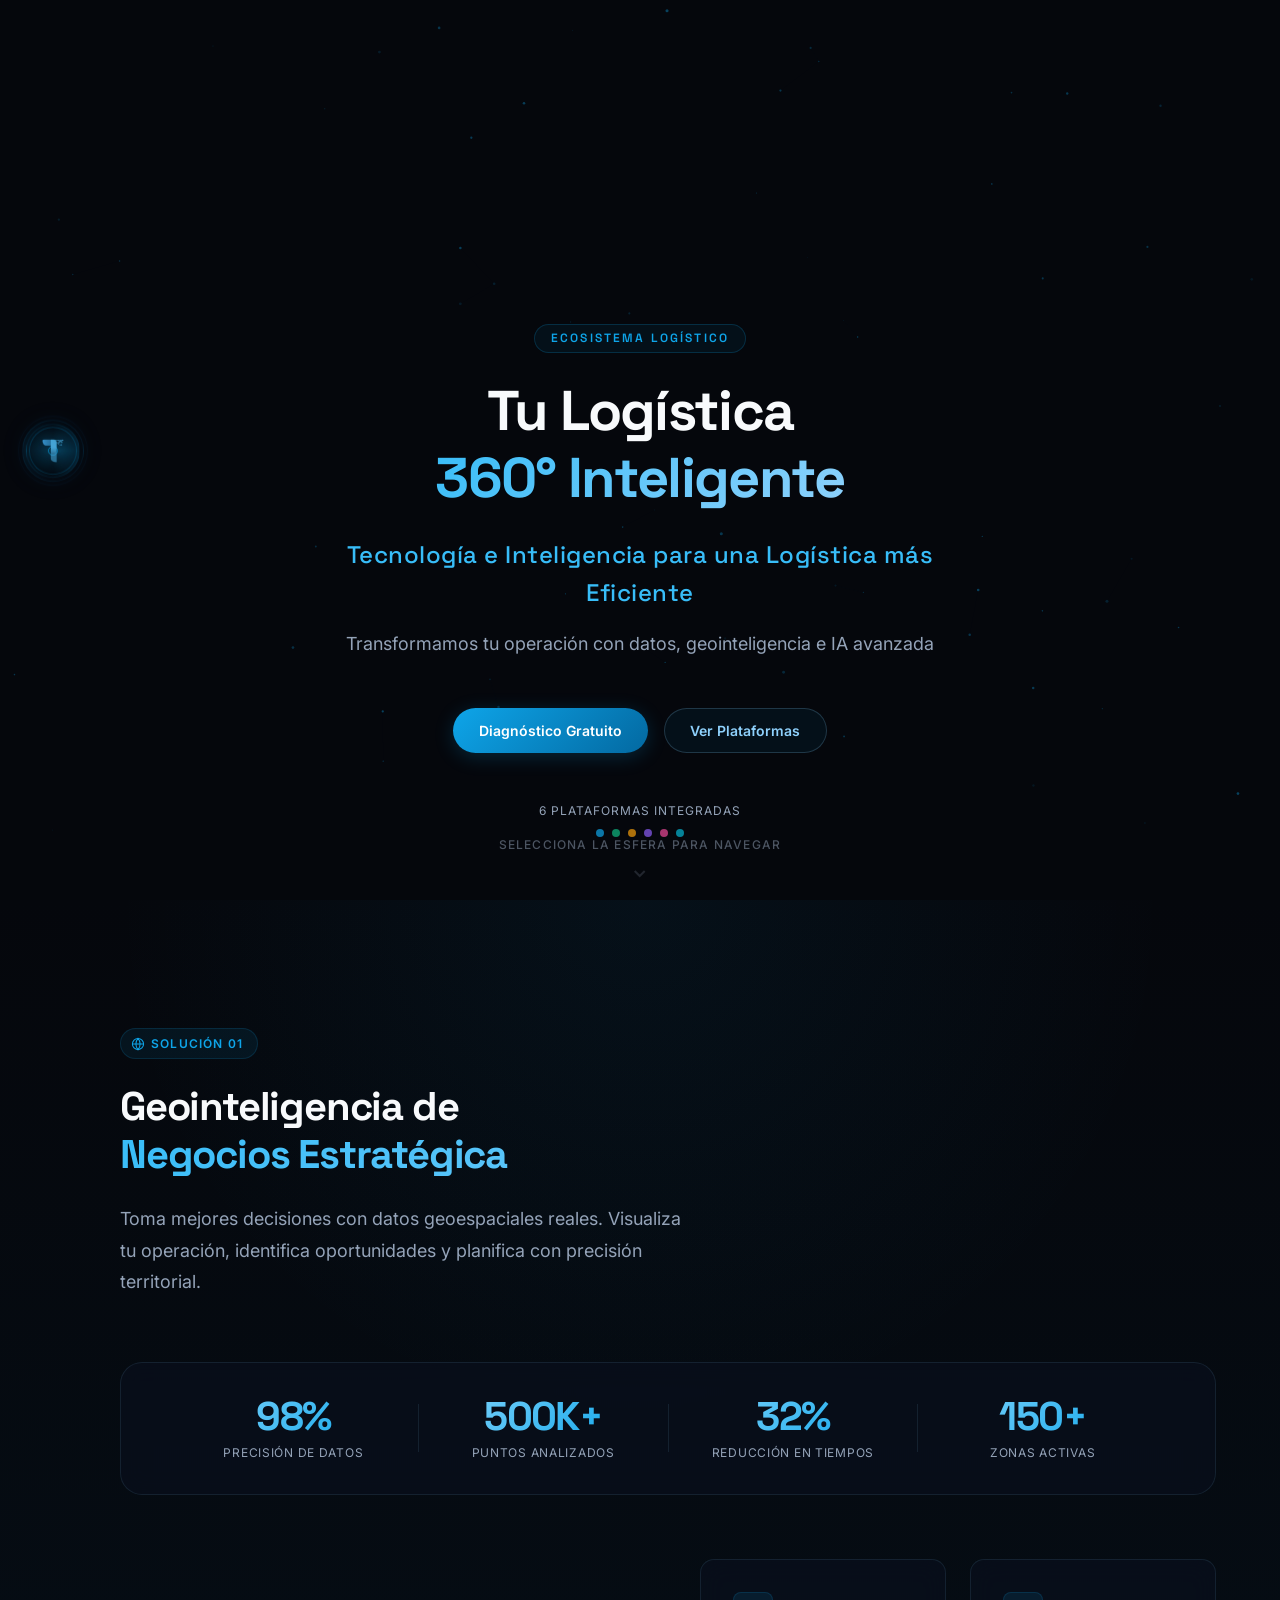
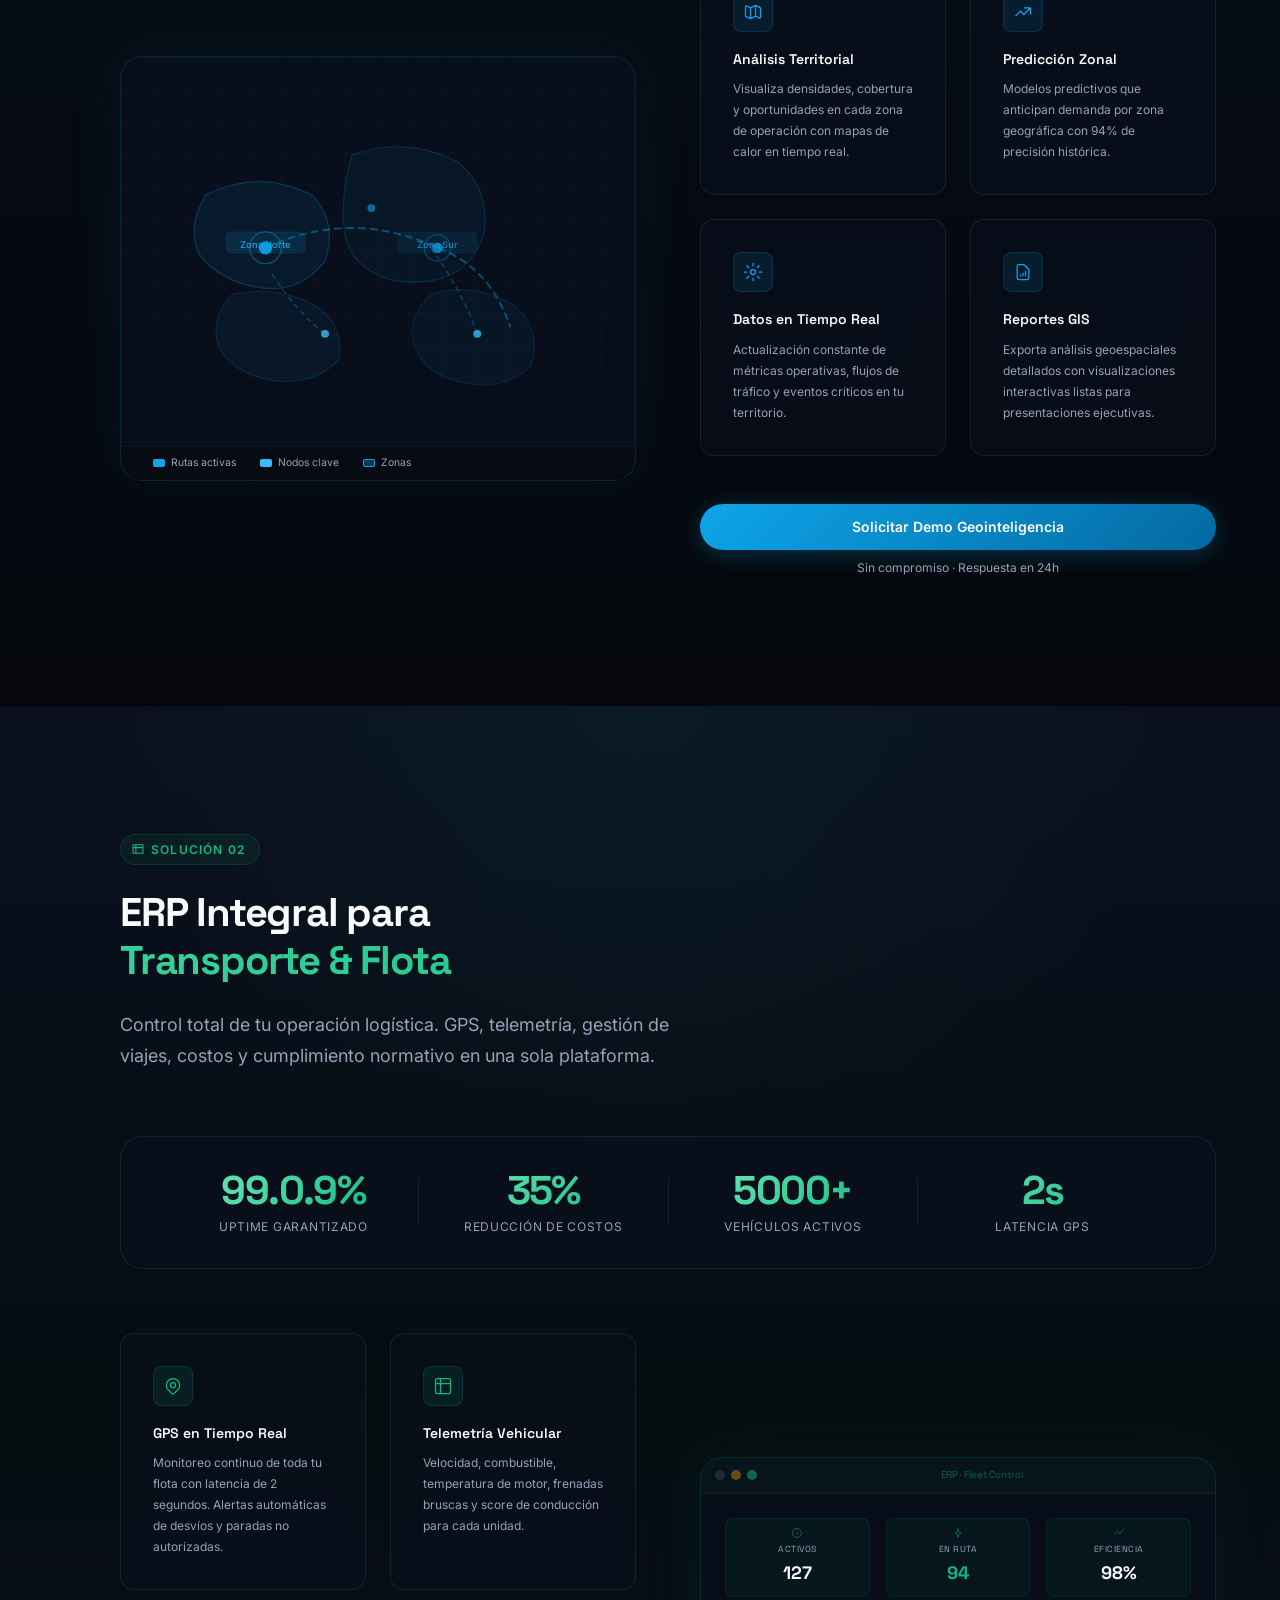
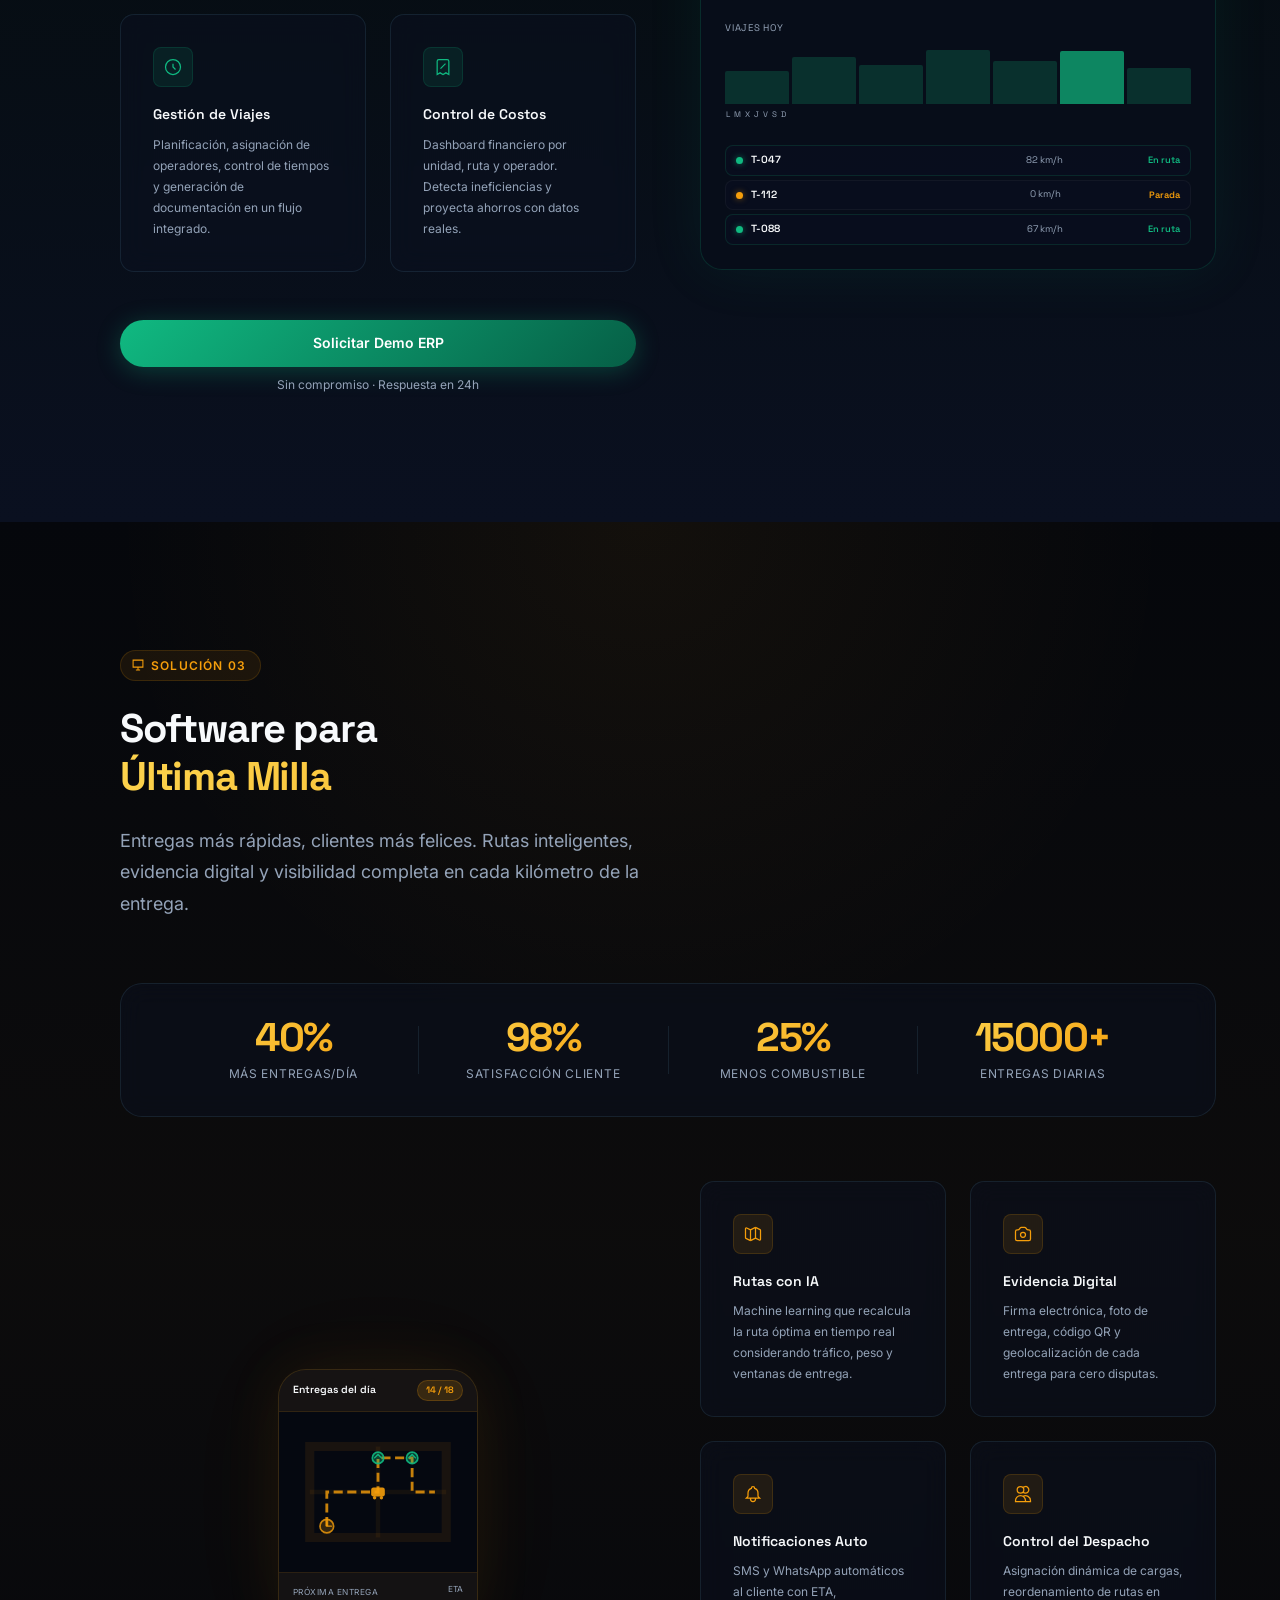
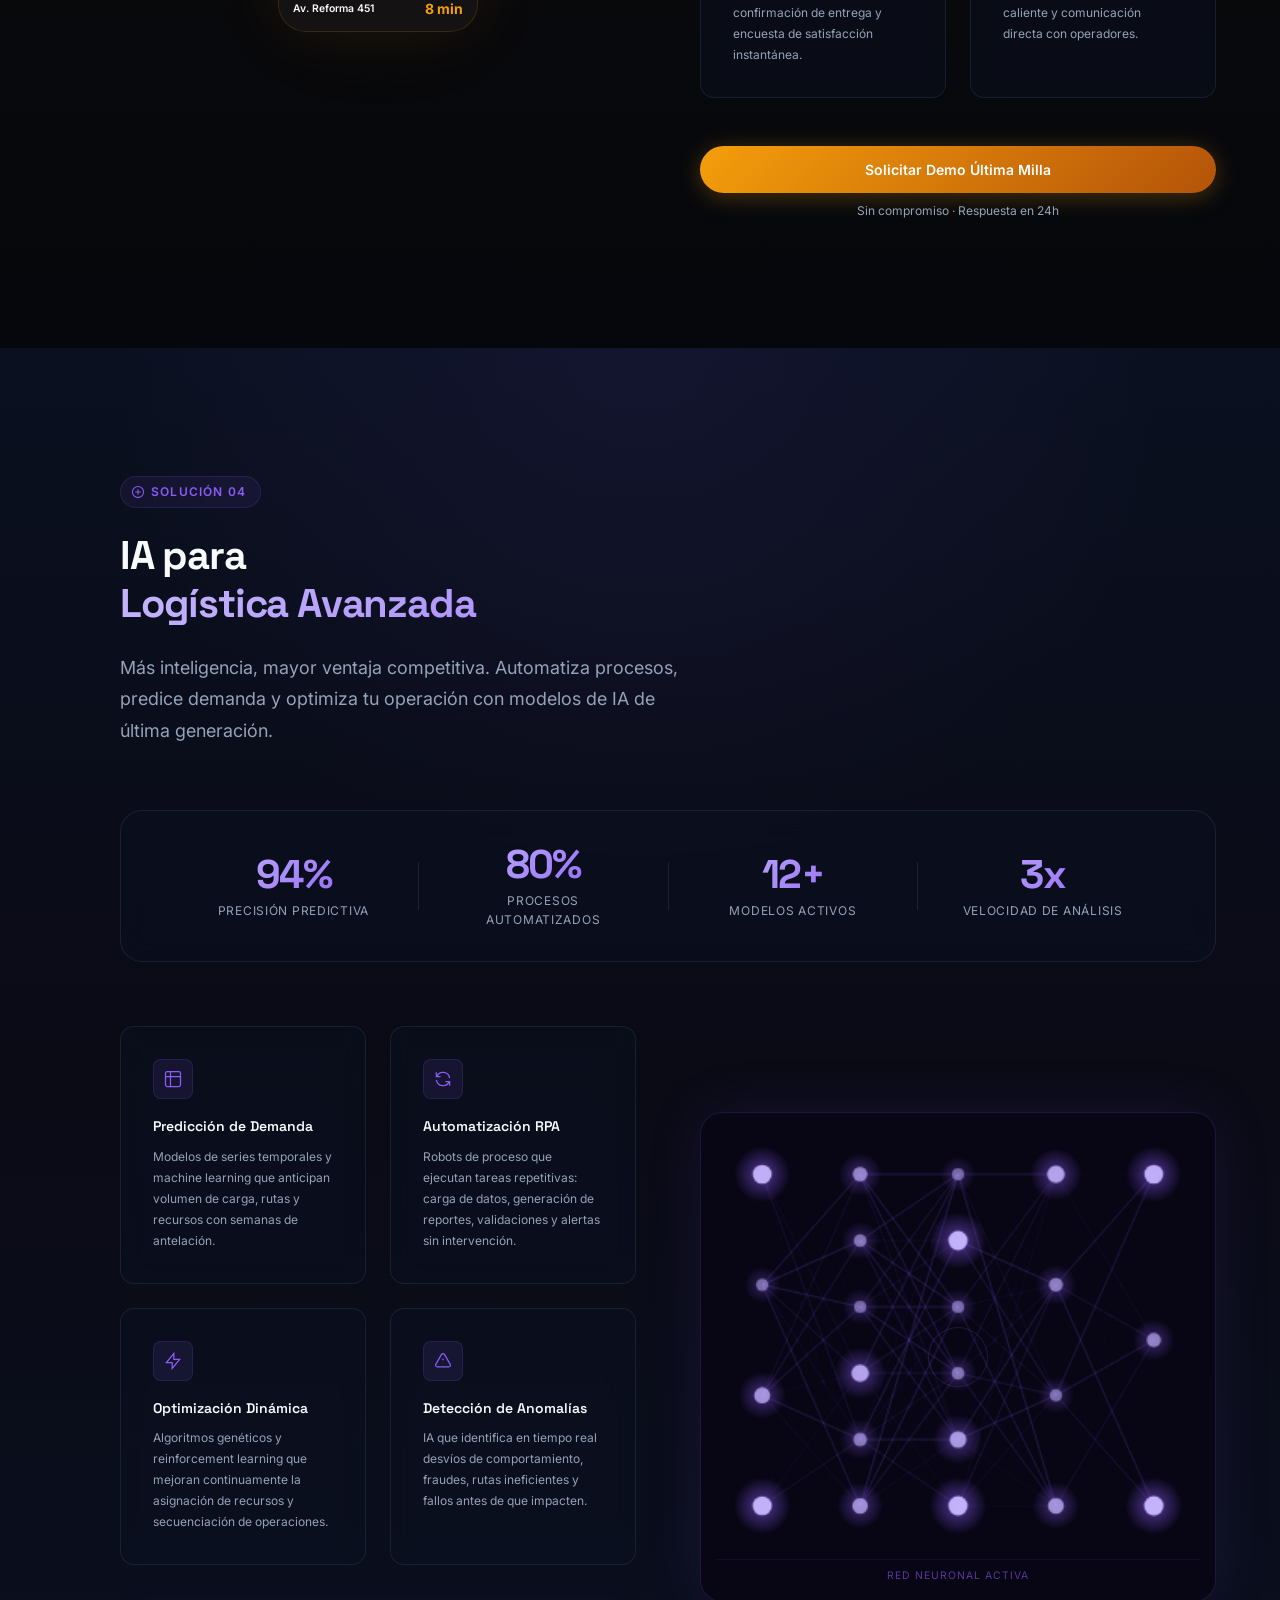
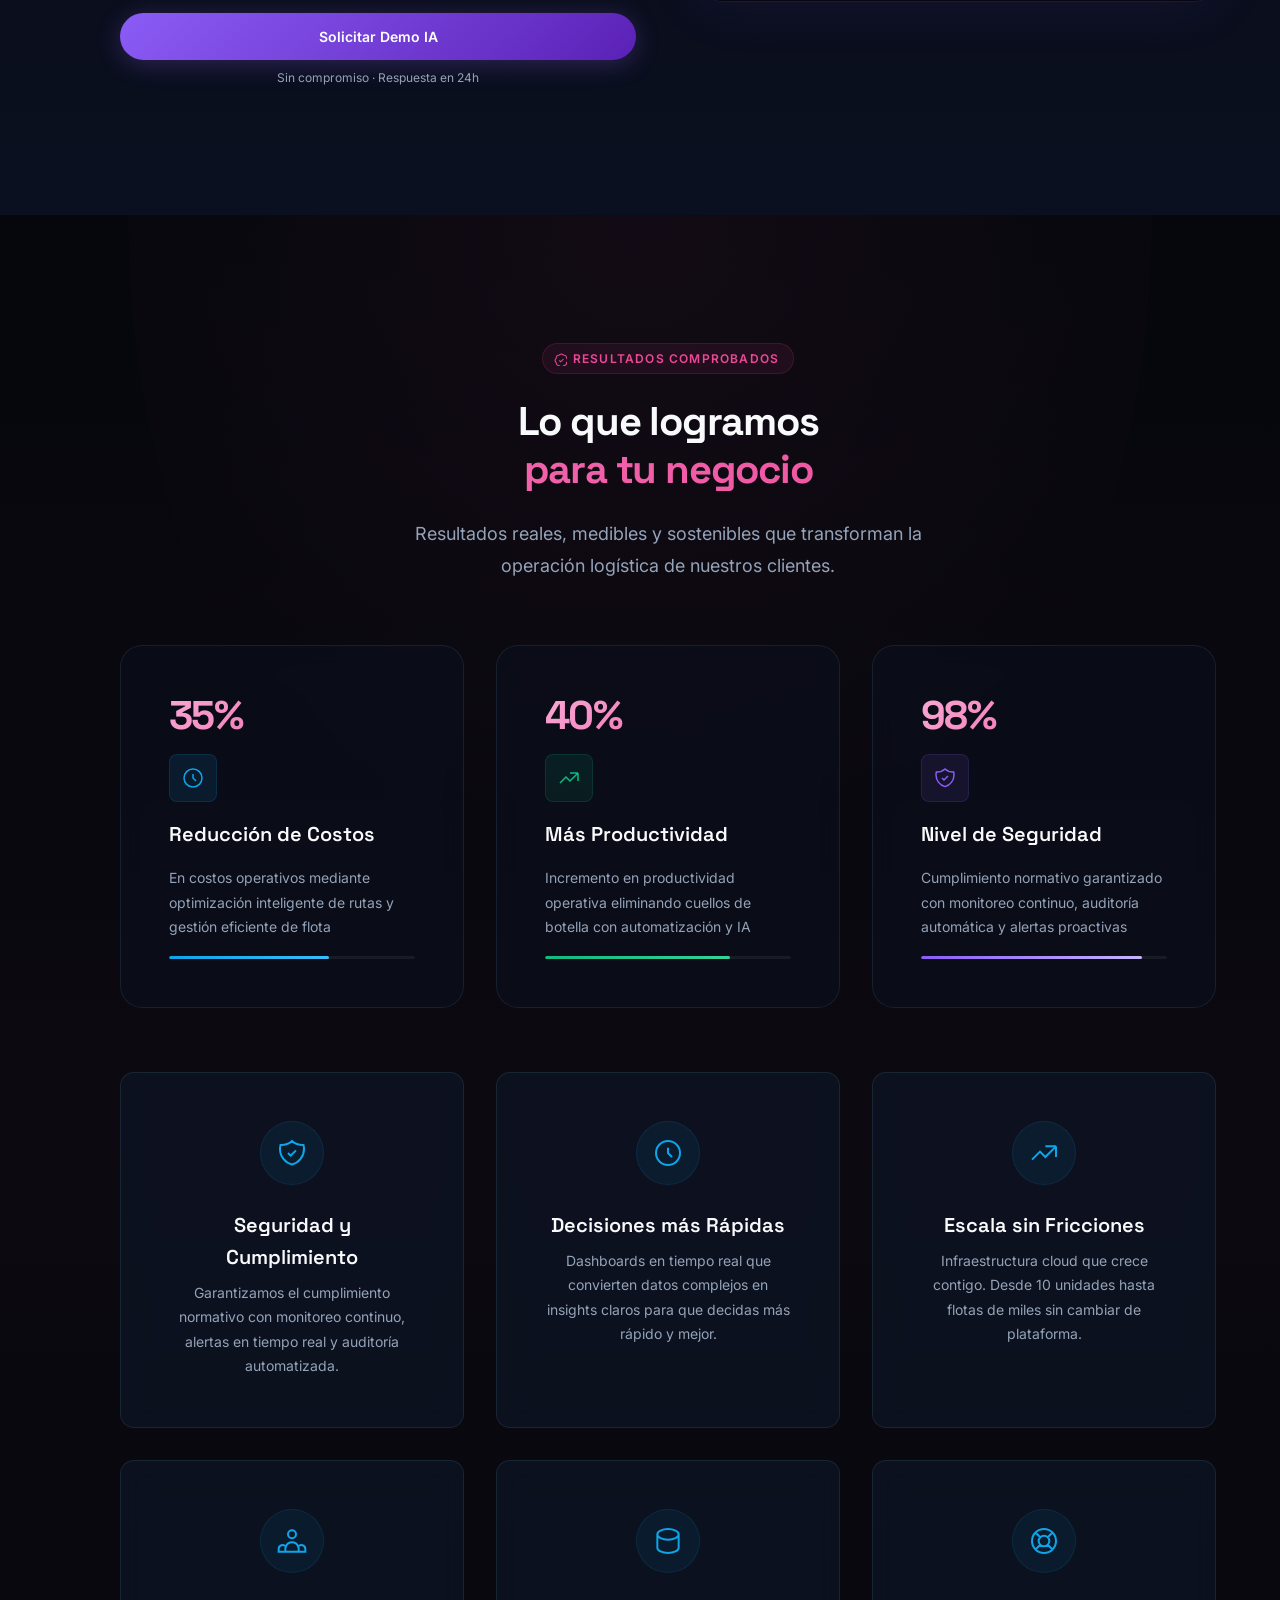
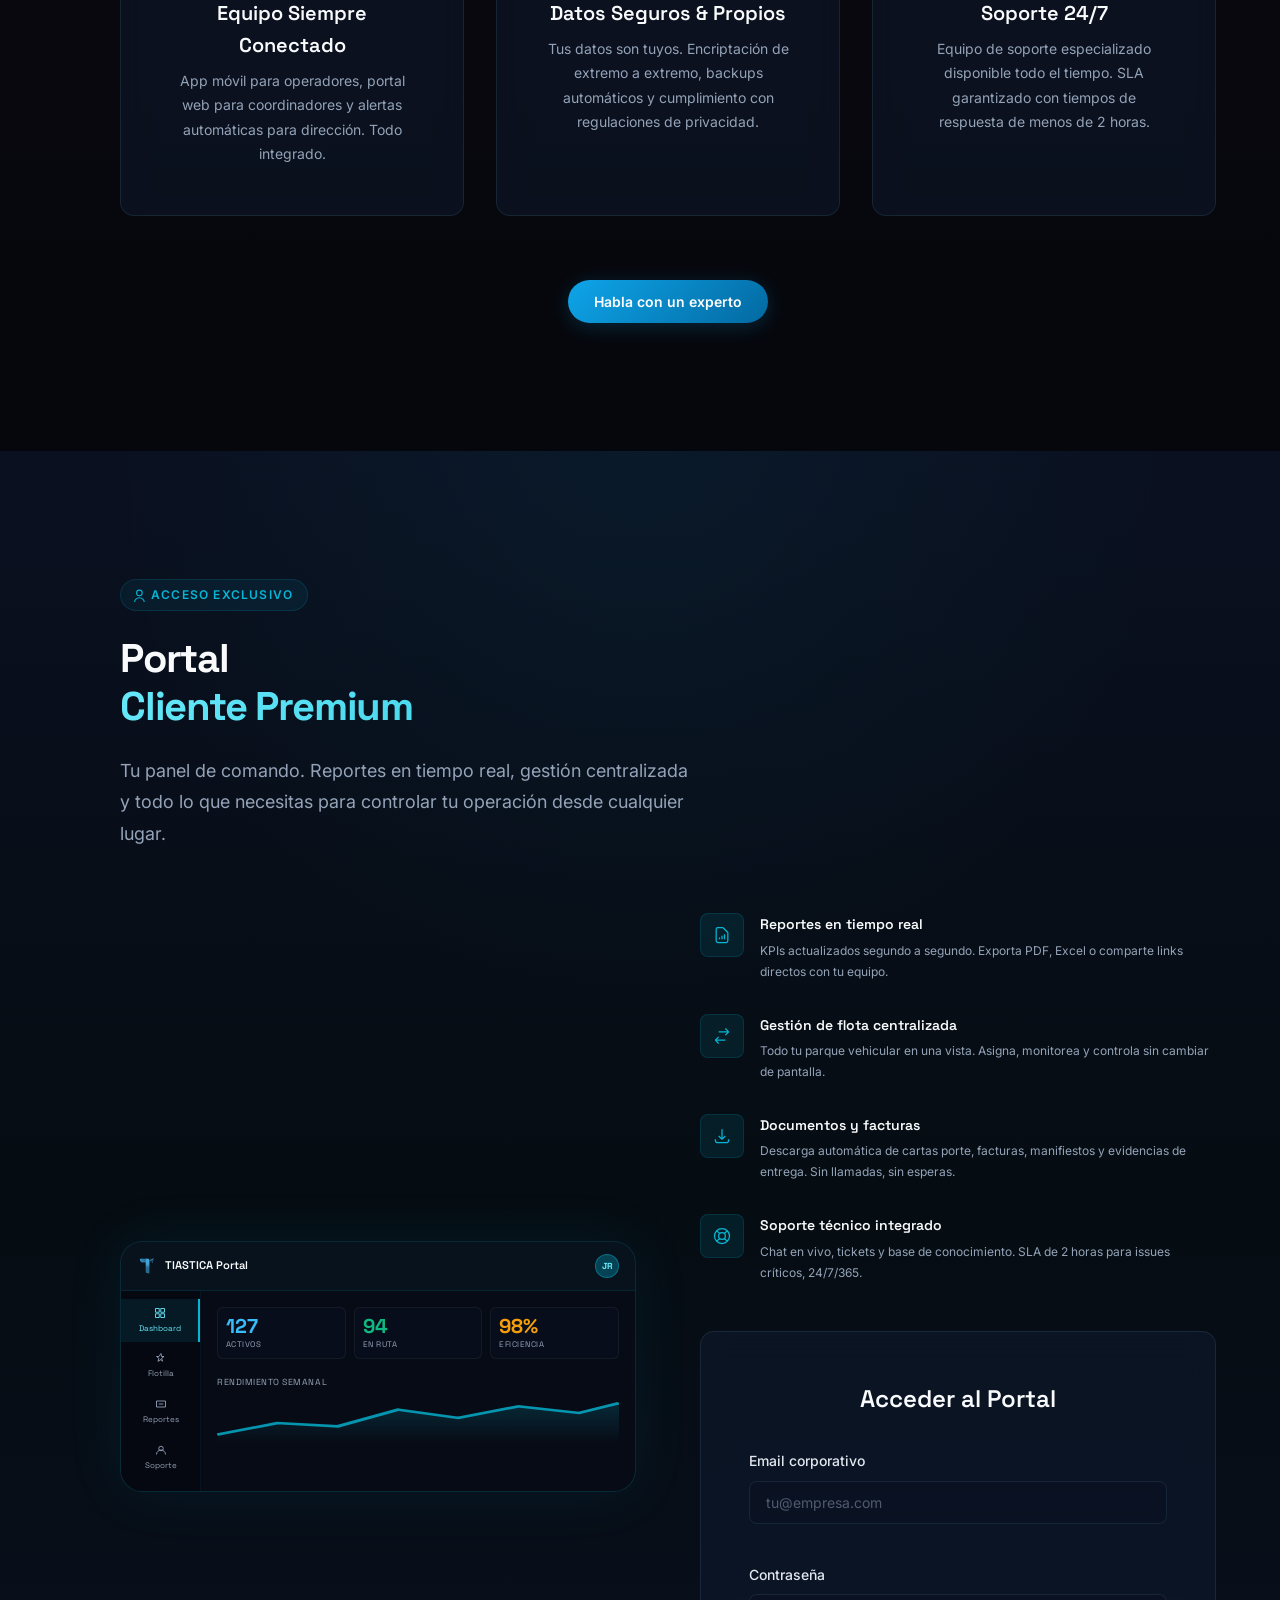
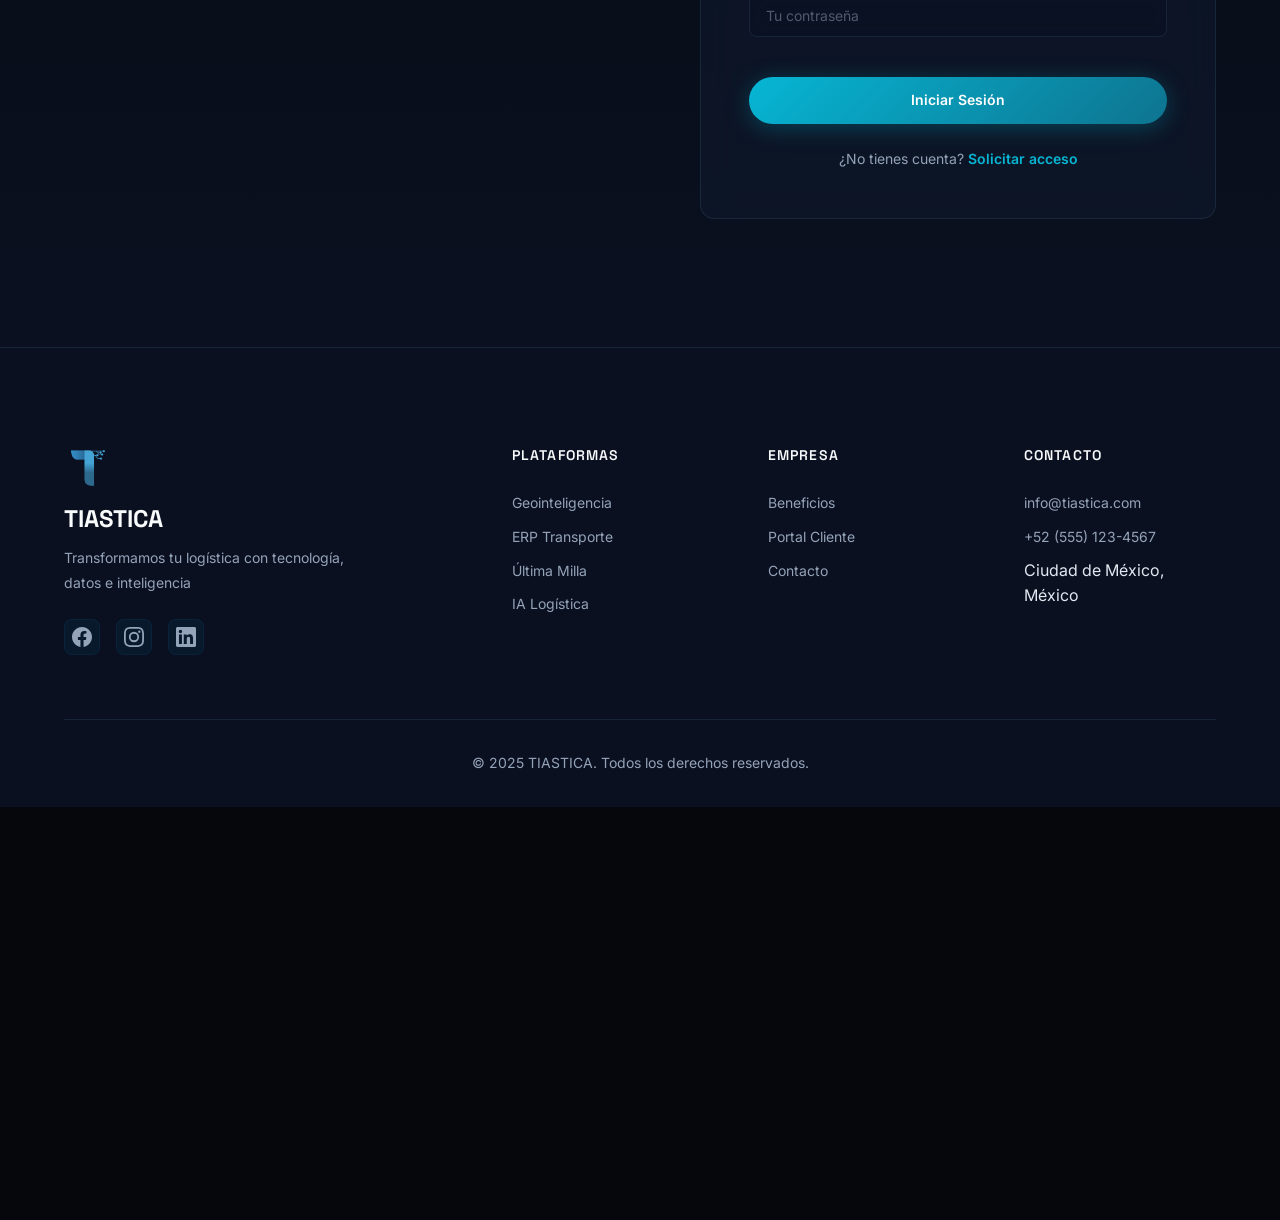
==== commit 90802e56: "Fix: Cockpit completo para 6 plataformas con animaciones y drill-down - Extendido soporte de cockpit" ====
--- a/index.html
+++ b/index.html
@@ -914,6 +914,16 @@
           <h2 class="cockpit-platform-title">IA Logística <span class="text-ia">Avanzada</span></h2>
           <p class="cockpit-platform-desc">Más inteligencia, mayor ventaja competitiva. Automatiza procesos, predice demanda y optimiza tu operación con modelos de IA de última generación.</p>
         </div>
+        <div class="cockpit-platform-info" id="platformInfoBen" style="display:none;">
+          <div class="platform__badge platform__badge--ben">Solución 05</div>
+          <h2 class="cockpit-platform-title">Beneficios <span class="text-ben">Comprobados</span></h2>
+          <p class="cockpit-platform-desc">Resultados reales, medibles y sostenibles que transforman la operación logística de nuestros clientes con tecnología de vanguardia.</p>
+        </div>
+        <div class="cockpit-platform-info" id="platformInfoPortal" style="display:none;">
+          <div class="platform__badge platform__badge--portal">Solución 06</div>
+          <h2 class="cockpit-platform-title">Portal Cliente <span class="text-portal">Exclusivo</span></h2>
+          <p class="cockpit-platform-desc">Acceso personalizado a dashboards, reportes y herramientas de gestión para mantener el control total de tu operación logística.</p>
+        </div>
         
         <div class="cockpit-nav-deck">
           <button class="btn btn--outline btn--sm btn-nav-deck" id="deckPrevBtn">
@@ -1046,6 +1056,67 @@
             </div>
             <div class="sim-tag">RED NEURONAL LOGÍSTICA IA</div>
           </div>
+          
+          <div class="cockpit-sim-container" id="simBen" style="display:none;">
+            <div class="sim-dashboard sim-dashboard--ben">
+              <div class="sim-dashboard__metrics">
+                <div class="mini-kpi">
+                  <div class="mini-kpi__lbl">REDUCCIÓN COSTOS</div>
+                  <div class="mini-kpi__val text-ben">35%</div>
+                </div>
+                <div class="mini-kpi">
+                  <div class="mini-kpi__lbl">PRODUCTIVIDAD</div>
+                  <div class="mini-kpi__val text-ben">+40%</div>
+                </div>
+                <div class="mini-kpi">
+                  <div class="mini-kpi__lbl">SEGURIDAD</div>
+                  <div class="mini-kpi__val text-ben">98%</div>
+                </div>
+              </div>
+              <div class="sim-dashboard__chart">
+                <div class="bar-chart-container" id="benSimChart">
+                  <div class="sim-bar" style="--h: 35px; --c: var(--color-ben);"></div>
+                  <div class="sim-bar" style="--h: 60px; --c: var(--color-ben);"></div>
+                  <div class="sim-bar" style="--h: 45px; --c: var(--color-ben);"></div>
+                  <div class="sim-bar" style="--h: 80px; --c: var(--color-ben);"></div>
+                  <div class="sim-bar" style="--h: 95px; --c: var(--color-ben);"></div>
+                  <div class="sim-bar" style="--h: 70px; --c: var(--color-ben);"></div>
+                </div>
+              </div>
+            </div>
+            <div class="sim-tag">MÉTRICAS DE BENEFICIOS COMPROBADOS</div>
+          </div>
+          
+          <div class="cockpit-sim-container" id="simPortal" style="display:none;">
+            <div class="sim-portal-mockup">
+              <div class="sim-portal-header">
+                <svg viewBox="0 0 24 24" fill="none" stroke="currentColor" stroke-width="1.5" width="20" height="20"><path d="M16 7a4 4 0 11-8 0 4 4 0 018 0zM12 14a7 7 0 00-7 7h14a7 7 0 00-7-7z"/></svg>
+                <span>Portal del Cliente</span>
+              </div>
+              <div class="sim-portal-body">
+                <div class="sim-portal-sidebar">
+                  <div class="sim-portal-menu-item active">Dashboard</div>
+                  <div class="sim-portal-menu-item">Reportes</div>
+                  <div class="sim-portal-menu-item">Configuración</div>
+                </div>
+                <div class="sim-portal-content">
+                  <div class="sim-portal-widget">
+                    <div class="sim-portal-widget-title">Viajes Activos</div>
+                    <div class="sim-portal-widget-value text-portal">24</div>
+                  </div>
+                  <div class="sim-portal-widget">
+                    <div class="sim-portal-widget-title">Entregas Hoy</div>
+                    <div class="sim-portal-widget-value text-portal">156</div>
+                  </div>
+                  <div class="sim-portal-widget">
+                    <div class="sim-portal-widget-title">Tasa Éxito</div>
+                    <div class="sim-portal-widget-value text-portal">98.5%</div>
+                  </div>
+                </div>
+              </div>
+            </div>
+            <div class="sim-tag">DASHBOARD PORTAL CLIENTE</div>
+          </div>
         </div>
       </div>
 
@@ -1210,6 +1281,68 @@
           <div class="btn-console-txt">
             <h4>Anomalías y Alertas</h4>
             <span>Detección predictiva de fraudes</span>
+          </div>
+        </button>
+      </div>
+      
+      <div class="console-deck" id="consoleDeckBen" style="display:none;">
+        <button class="btn-console-card btn-console-card--ben" data-feature="ben_costos" data-idx="0">
+          <span class="btn-console-icon"><svg viewBox="0 0 24 24" fill="none" stroke="currentColor" stroke-width="1.5"><path d="M12 8v4l3 3m6-3a9 9 0 11-18 0 9 9 0 0118 0z"/></svg></span>
+          <div class="btn-console-txt">
+            <h4>Reducción Costos</h4>
+            <span>Optimización inteligente de rutas</span>
+          </div>
+        </button>
+        <button class="btn-console-card btn-console-card--ben" data-feature="ben_productividad" data-idx="1">
+          <span class="btn-console-icon"><svg viewBox="0 0 24 24" fill="none" stroke="currentColor" stroke-width="1.5"><path d="M13 7h8m0 0v8m0-8l-8 8-4-4-6 6"/></svg></span>
+          <div class="btn-console-txt">
+            <h4>Más Productividad</h4>
+            <span>Eliminación de cuellos de botella</span>
+          </div>
+        </button>
+        <button class="btn-console-card btn-console-card--ben" data-feature="ben_seguridad" data-idx="2">
+          <span class="btn-console-icon"><svg viewBox="0 0 24 24" fill="none" stroke="currentColor" stroke-width="1.5"><path d="M9 12l2 2 4-4m5.618-4.016A11.955 11.955 0 0112 2.944a11.955 11.955 0 01-8.618 3.04A12.02 12.02 0 003 9c0 5.591 3.824 10.29 9 11.622 5.176-1.332 9-6.03 9-11.622 0-1.042-.133-2.052-.382-3.016z"/></svg></span>
+          <div class="btn-console-txt">
+            <h4>Seguridad Total</h4>
+            <span>Cumplimiento normativo garantizado</span>
+          </div>
+        </button>
+        <button class="btn-console-card btn-console-card--ben" data-feature="ben_escala" data-idx="3">
+          <span class="btn-console-icon"><svg viewBox="0 0 24 24" fill="none" stroke="currentColor" stroke-width="1.5"><path d="M13 7h8m0 0v8m0-8l-8 8-4-4-6 6"/></svg></span>
+          <div class="btn-console-txt">
+            <h4>Escala sin Fricciones</h4>
+            <span>Infraestructura cloud que crece contigo</span>
+          </div>
+        </button>
+      </div>
+      
+      <div class="console-deck" id="consoleDeckPortal" style="display:none;">
+        <button class="btn-console-card btn-console-card--portal" data-feature="portal_dashboard" data-idx="0">
+          <span class="btn-console-icon"><svg viewBox="0 0 24 24" fill="none" stroke="currentColor" stroke-width="1.5"><path d="M4 6a2 2 0 012-2h2a2 2 0 012 2v2a2 2 0 01-2 2H6a2 2 0 01-2-2V6zM14 6a2 2 0 012-2h2a2 2 0 012 2v2a2 2 0 01-2 2h-2a2 2 0 01-2-2V6zM4 16a2 2 0 012-2h2a2 2 0 012 2v2a2 2 0 01-2 2H6a2 2 0 01-2-2v-2zM14 16a2 2 0 012-2h2a2 2 0 012 2v2a2 2 0 01-2 2h-2a2 2 0 01-2-2v-2z"/></svg></span>
+          <div class="btn-console-txt">
+            <h4>Dashboard en Vivo</h4>
+            <span>Métricas operativas en tiempo real</span>
+          </div>
+        </button>
+        <button class="btn-console-card btn-console-card--portal" data-feature="portal_reportes" data-idx="1">
+          <span class="btn-console-icon"><svg viewBox="0 0 24 24" fill="none" stroke="currentColor" stroke-width="1.5"><path d="M9 17v-2m3 2v-4m3 4v-6m2 10H7a2 2 0 01-2-2V5a2 2 0 012-2h5.586a1 1 0 01.707.293l5.414 5.414a1 1 0 01.293.707V19a2 2 0 01-2 2z"/></svg></span>
+          <div class="btn-console-txt">
+            <h4>Reportes Detallados</h4>
+            <span>Exportación y análisis avanzado</span>
+          </div>
+        </button>
+        <button class="btn-console-card btn-console-card--portal" data-feature="portal_tracking" data-idx="2">
+          <span class="btn-console-icon"><svg viewBox="0 0 24 24" fill="none" stroke="currentColor" stroke-width="1.5"><path d="M17.657 16.657L13.414 20.9a1.998 1.998 0 01-2.827 0l-4.244-4.243a8 8 0 1111.314 0z"/><path d="M15 11a3 3 0 11-6 0 3 3 0 016 0z"/></svg></span>
+          <div class="btn-console-txt">
+            <h4>Tracking Unidades</h4>
+            <span>Geolocalización precisa de flota</span>
+          </div>
+        </button>
+        <button class="btn-console-card btn-console-card--portal" data-feature="portal_config" data-idx="3">
+          <span class="btn-console-icon"><svg viewBox="0 0 24 24" fill="none" stroke="currentColor" stroke-width="1.5"><path d="M10.325 4.317c.426-1.756 2.924-1.756 3.35 0a1.724 1.724 0 002.573 1.066c1.543-.94 3.31.826 2.37 2.37a1.724 1.724 0 001.065 2.572c1.756.426 1.756 2.924 0 3.35a1.724 1.724 0 00-1.066 2.573c.94 1.543-.826 3.31-2.37 2.37a1.724 1.724 0 00-2.572 1.065c-.426 1.756-2.924 1.756-3.35 0a1.724 1.724 0 00-2.573-1.066c-1.543.94-3.31-.826-2.37-2.37a1.724 1.724 0 00-1.065-2.572c-1.756-.426-1.756-2.924 0-3.35a1.724 1.724 0 001.066-2.573c-.94-1.543.826-3.31 2.37-2.37.996.608 2.296.07 2.572-1.065z"/><path d="M15 12a3 3 0 11-6 0 3 3 0 016 0z"/></svg></span>
+          <div class="btn-console-txt">
+            <h4>Configuración</h4>
+            <span>Personalización de parámetros</span>
           </div>
         </button>
       </div>
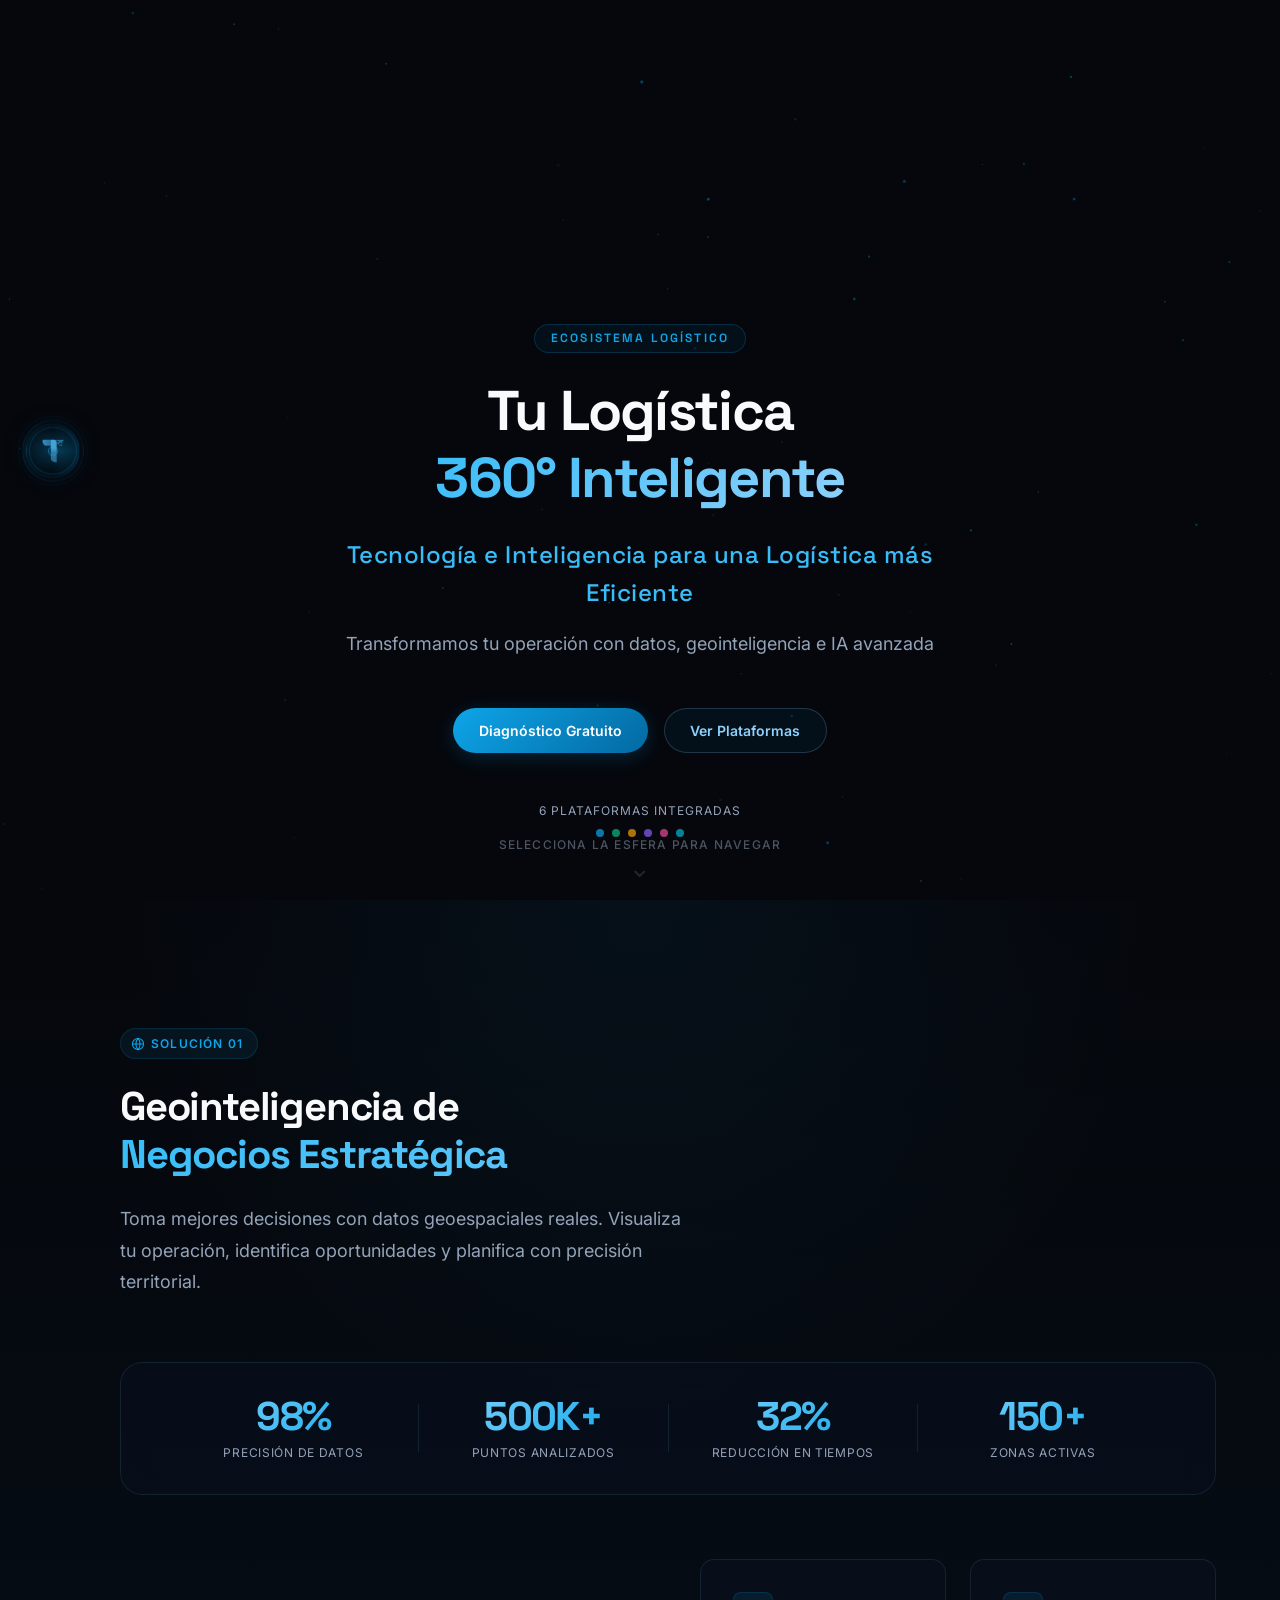
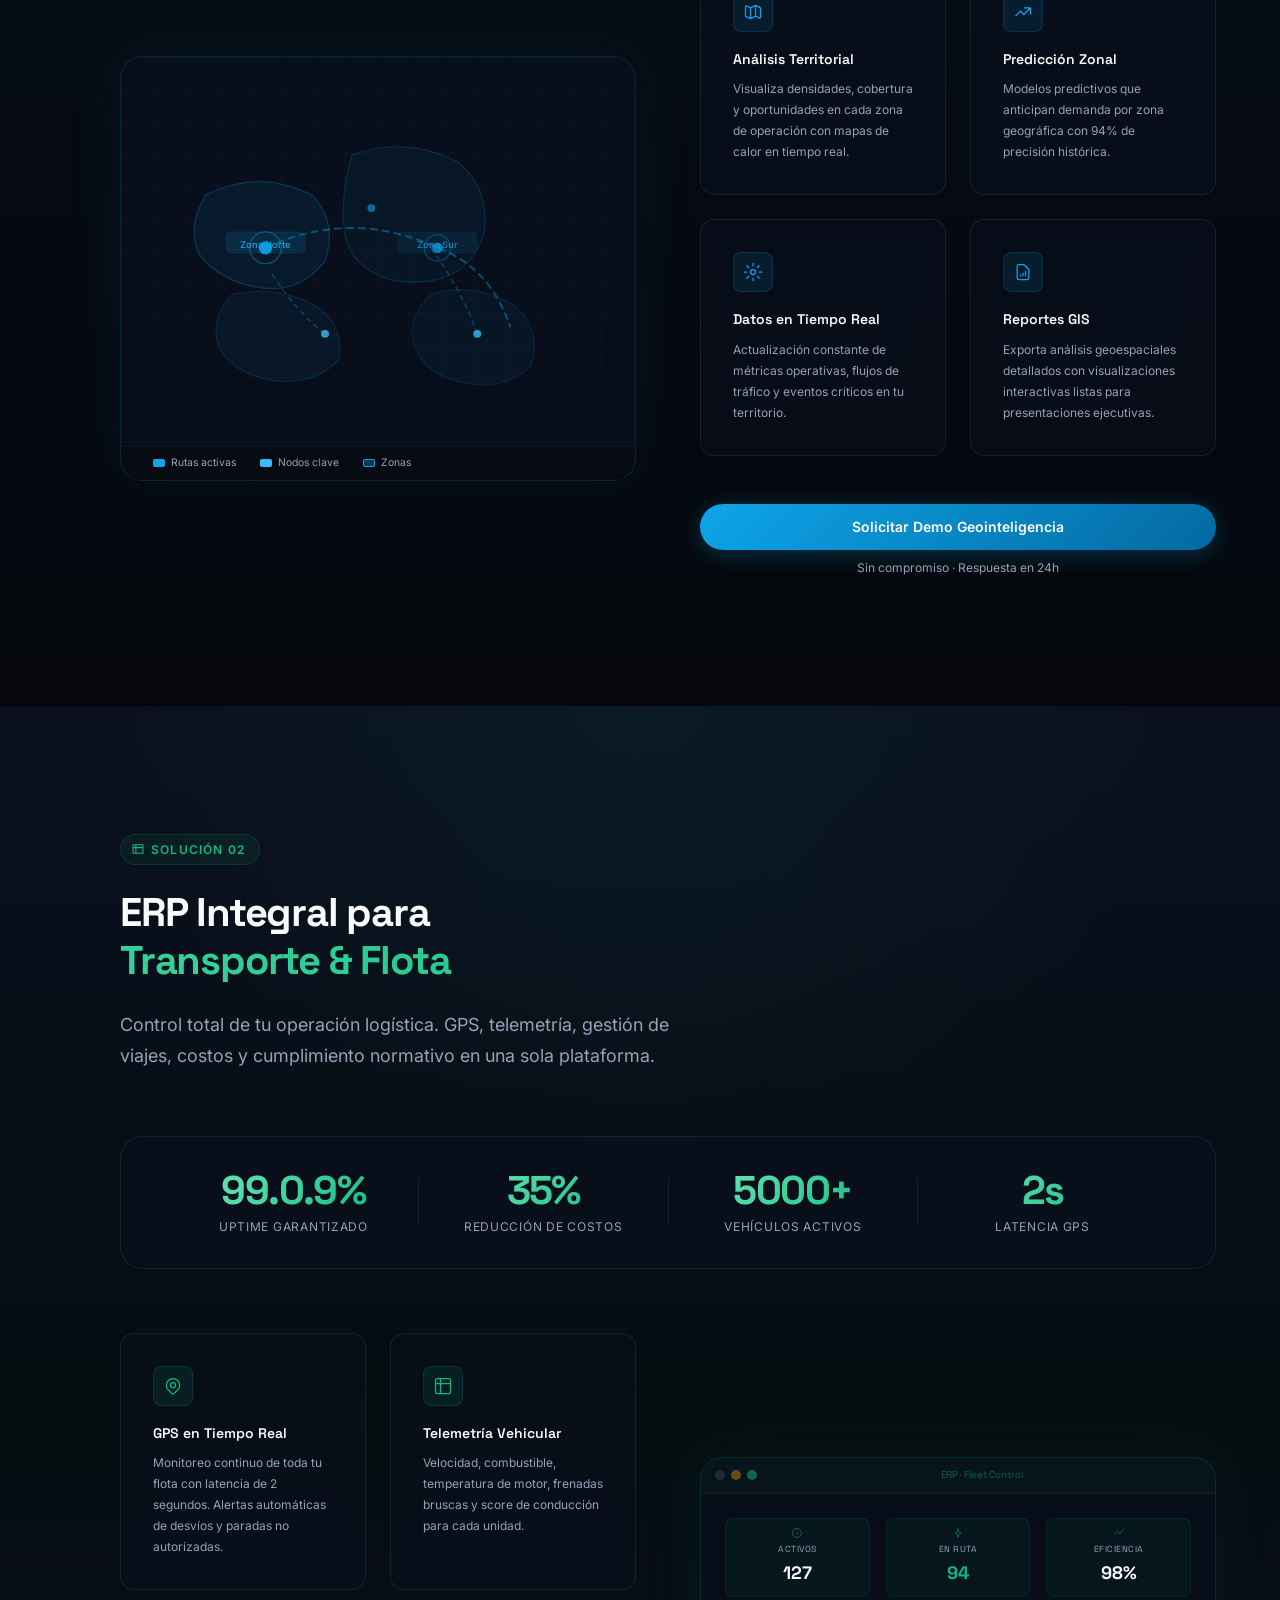
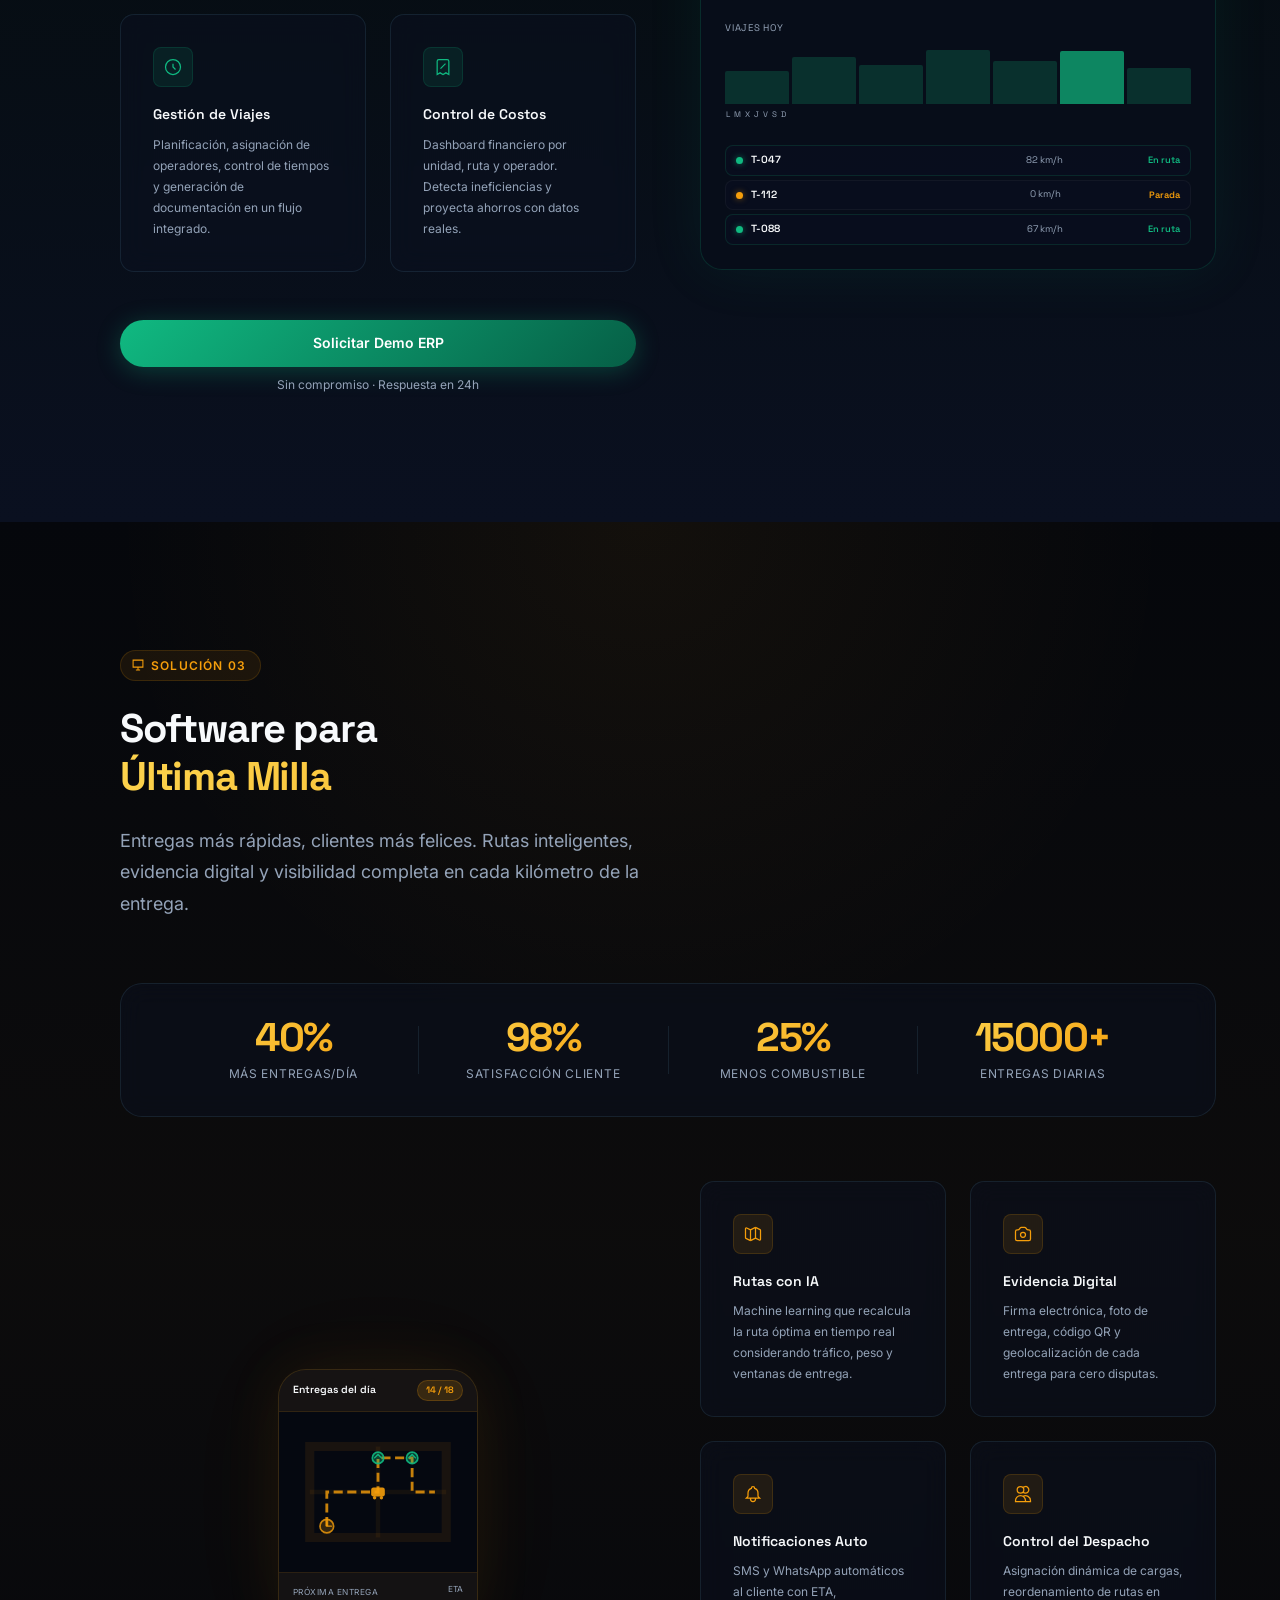
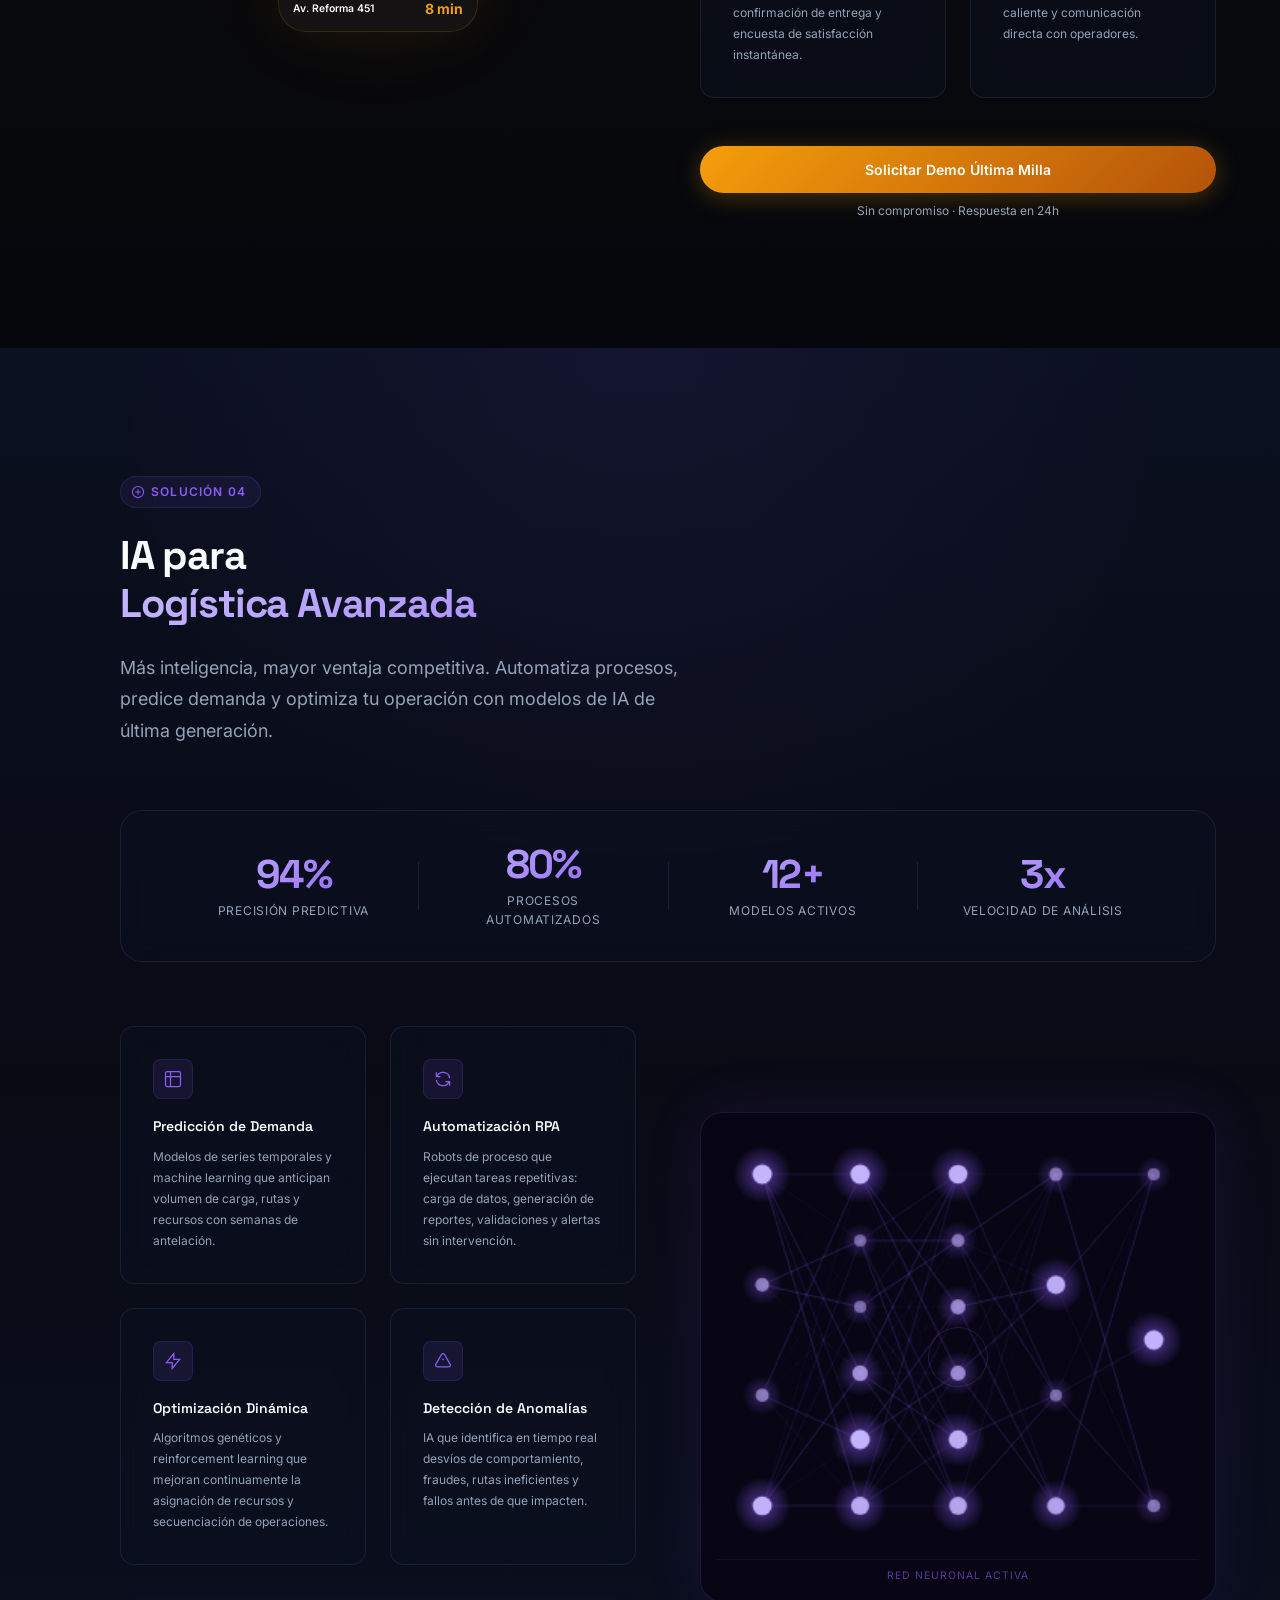
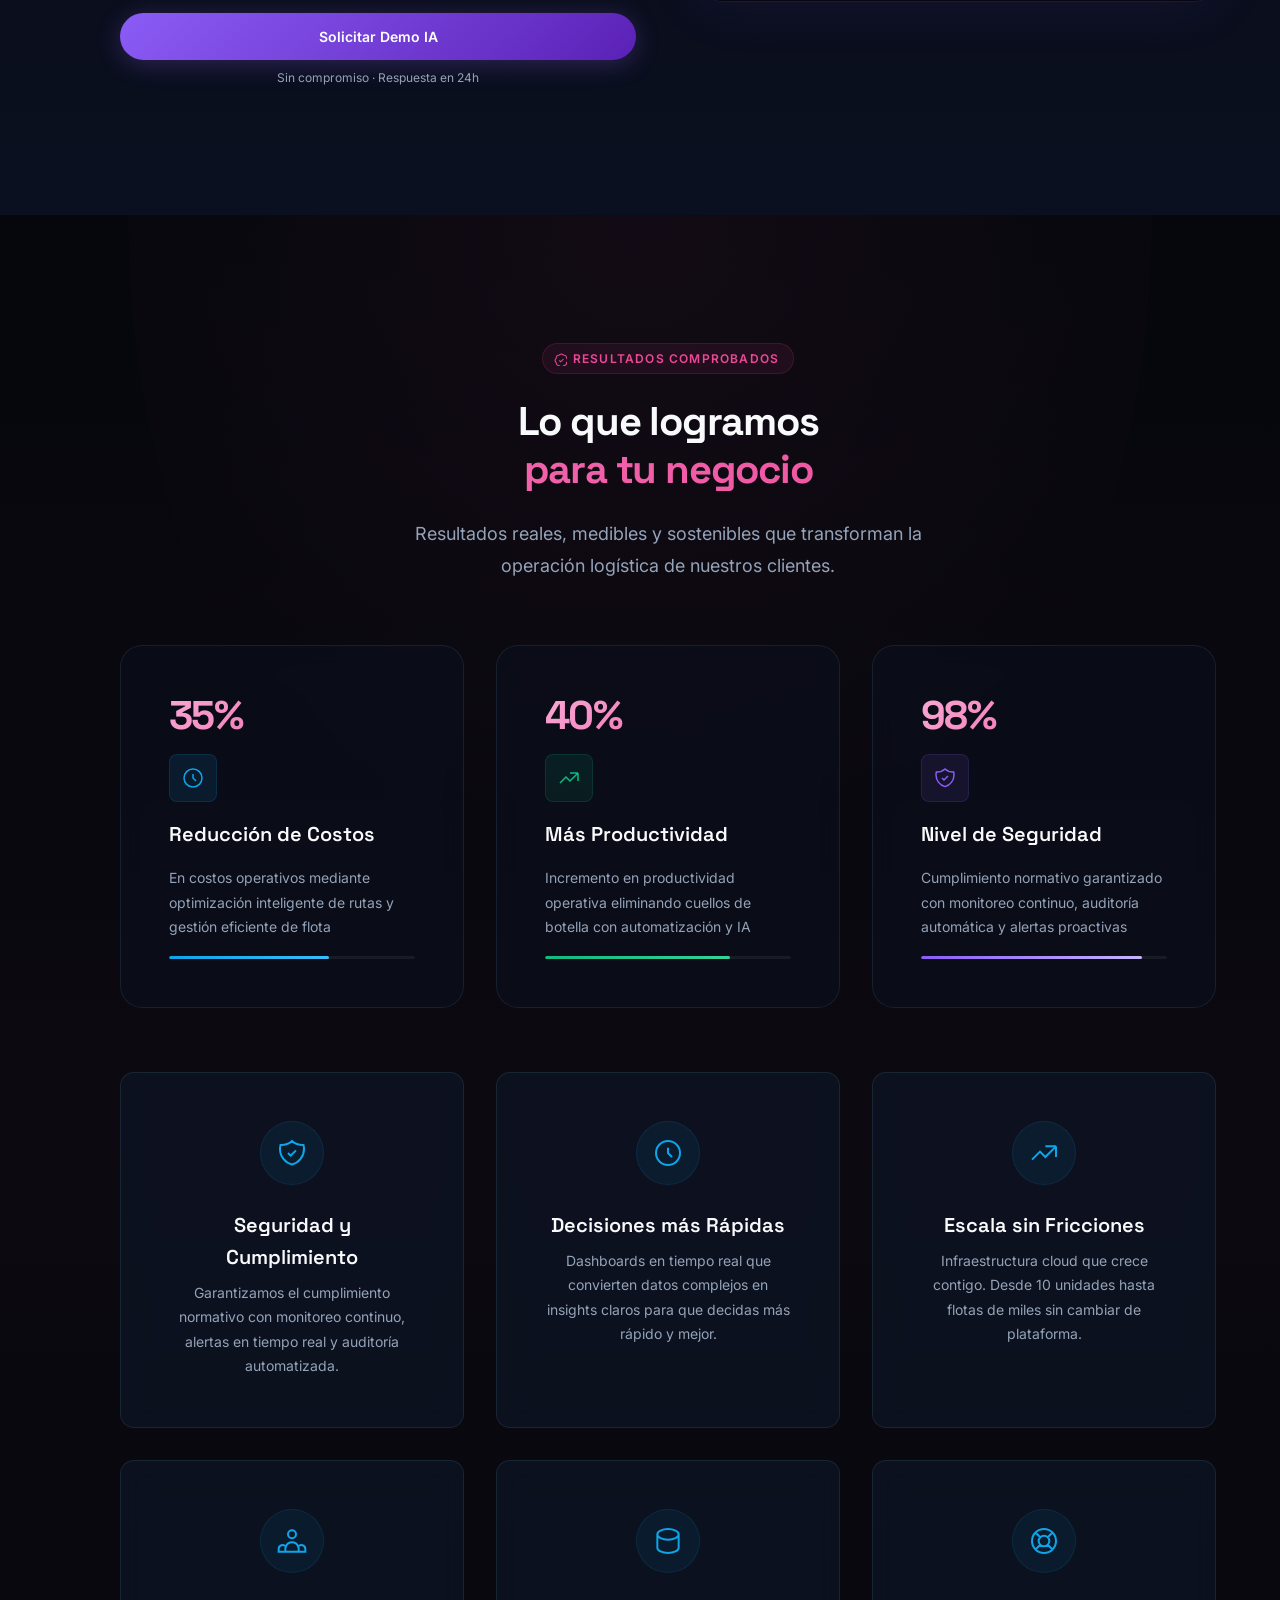
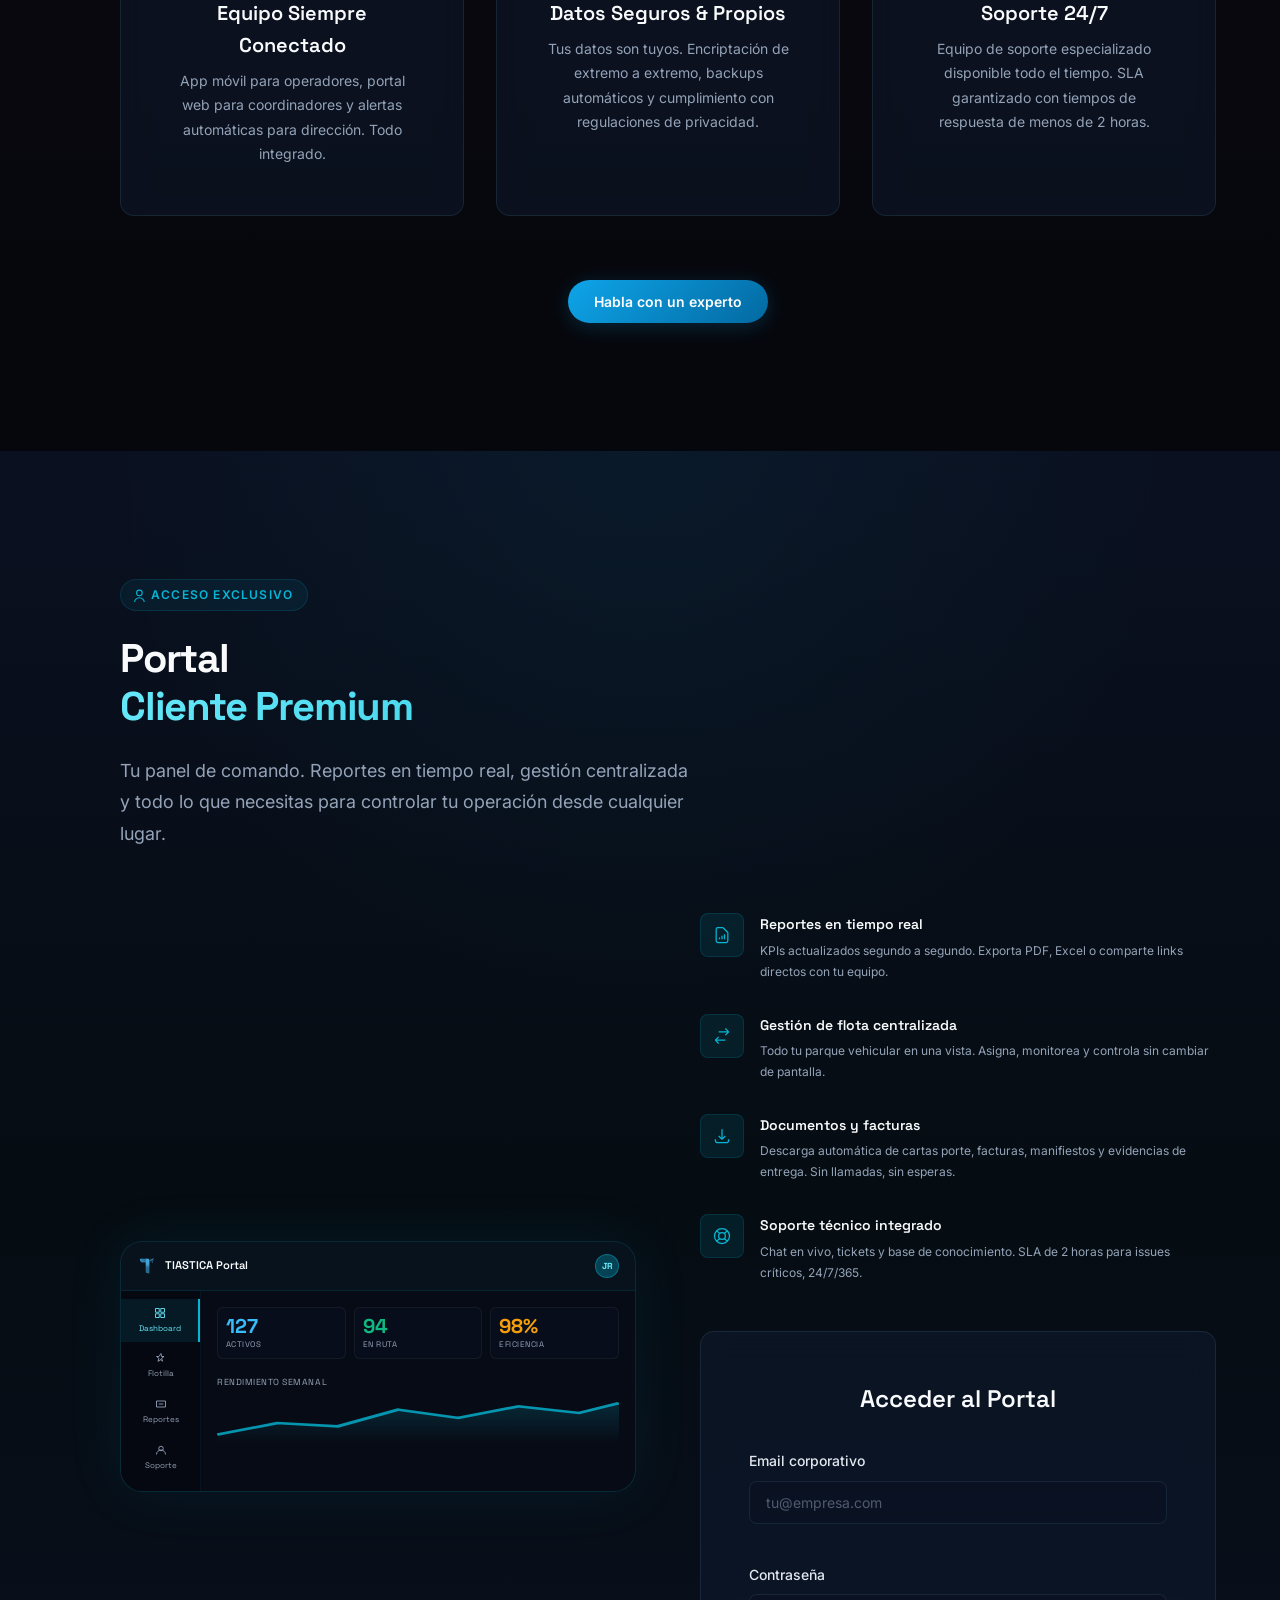
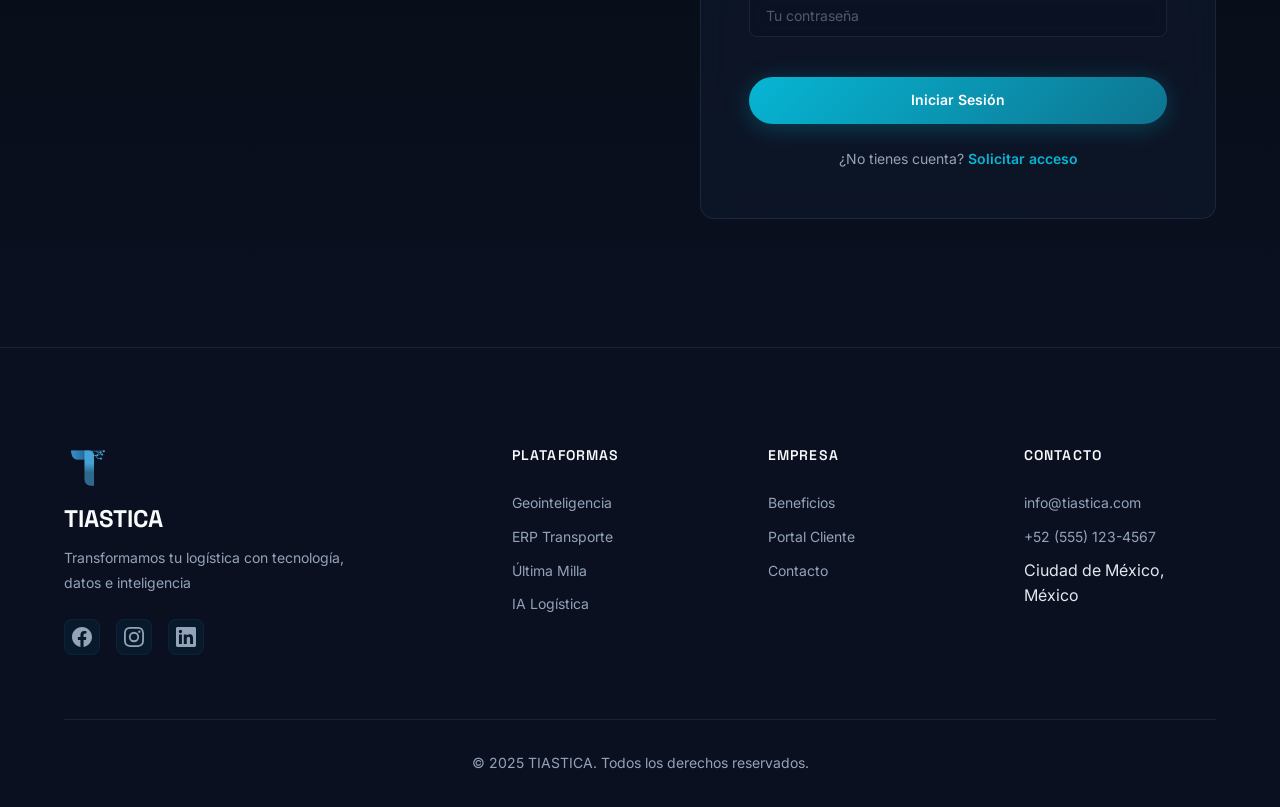
==== commit c9e6e427: "Feat: ERP Transport Cockpit enriquecido con datos del Onboarding - Agregada sección 'Módulos Princip" ====
--- a/index.html
+++ b/index.html
@@ -903,6 +903,79 @@
           <div class="platform__badge platform__badge--erp">Solución 02</div>
           <h2 class="cockpit-platform-title">ERP Integral <span class="text-erp">de Flota</span></h2>
           <p class="cockpit-platform-desc">Control total de tu operación logística. GPS, telemetría, gestión de viajes, costos y cumplimiento normativo en una sola plataforma.</p>
+          
+          <div class="erp-section-label">Módulos Principales</div>
+          <div class="erp-modules-preview" id="erpModulesPreview">
+            <div class="erp-module-mini" data-module="trafico">
+              <span class="erp-module-icon">🚛</span>
+              <span class="erp-module-name">Tráfico</span>
+            </div>
+            <div class="erp-module-mini" data-module="facturacion">
+              <span class="erp-module-icon">🧾</span>
+              <span class="erp-module-name">Facturación</span>
+            </div>
+            <div class="erp-module-mini" data-module="cobranza">
+              <span class="erp-module-icon">💰</span>
+              <span class="erp-module-name">Cobranza</span>
+            </div>
+            <div class="erp-module-mini" data-module="bancos">
+              <span class="erp-module-icon">🏦</span>
+              <span class="erp-module-name">Bancos</span>
+            </div>
+            <div class="erp-module-mini" data-module="cxp">
+              <span class="erp-module-icon">💳</span>
+              <span class="erp-module-name">CxP</span>
+            </div>
+            <div class="erp-module-mini" data-module="mantenimiento">
+              <span class="erp-module-icon">🔧</span>
+              <span class="erp-module-name">Mantenimiento</span>
+            </div>
+            <div class="erp-module-mini" data-module="llantas">
+              <span class="erp-module-icon">🔄</span>
+              <span class="erp-module-name">Llantas</span>
+            </div>
+            <div class="erp-module-mini" data-module="inventario">
+              <span class="erp-module-icon">📦</span>
+              <span class="erp-module-name">Inventario</span>
+            </div>
+            <div class="erp-module-mini" data-module="reportes">
+              <span class="erp-module-icon">📈</span>
+              <span class="erp-module-name">Reportes</span>
+            </div>
+          </div>
+          
+          <div class="erp-section-label" style="margin-top:1.5rem;">Integraciones Avanzadas</div>
+          <div class="erp-integrations-grid">
+            <div class="erp-integration-item">
+              <span class="erp-integration-icon">🛰️</span>
+              <div class="erp-integration-info">
+                <strong>GPS 4G + ERP</strong>
+                <small>Geocercas · Odómetros · Estatus automático</small>
+              </div>
+            </div>
+            <div class="erp-integration-item">
+              <span class="erp-integration-icon">🎥</span>
+              <div class="erp-integration-info">
+                <strong>Dashcam IA</strong>
+                <small>Video telemetría · Machine Vision · 30 días nube</small>
+              </div>
+            </div>
+            <div class="erp-integration-item">
+              <span class="erp-integration-icon">🔌</span>
+              <div class="erp-integration-info">
+                <strong>CANBUS</strong>
+                <small>Diagnóstico OBD · RPM · Temp · Rendimiento</small>
+              </div>
+            </div>
+          </div>
+          
+          <div class="erp-plans-mini">
+            <div class="erp-plan-tag">Lite</div>
+            <div class="erp-plan-tag">Agente</div>
+            <div class="erp-plan-tag featured">Gestión</div>
+            <div class="erp-plan-tag">Premium</div>
+            <div class="erp-plan-tag">Pro</div>
+          </div>
         </div>
         <div class="cockpit-platform-info" id="platformInfoUm" style="display:none;">
           <div class="platform__badge platform__badge--um">Solución 03</div>
--- a/style.css
+++ b/style.css
@@ -999,10 +999,7 @@
 }
 
 .cockpit-overlay[hidden] {
-  display: flex !important;
-  opacity: 0;
-  visibility: hidden;
-  pointer-events: none;
+  display: none !important;
 }
 
 /* Starfield Background Canvas */
@@ -1158,6 +1155,160 @@
 .text-erp { color: var(--color-erp); text-shadow: 0 0 10px rgba(16, 185, 129, 0.2); }
 .text-um { color: var(--color-um); text-shadow: 0 0 10px rgba(245, 158, 11, 0.2); }
 .text-ia { color: var(--color-ia); text-shadow: 0 0 10px rgba(139, 92, 246, 0.2); }
+
+/* ERP Modules Preview */
+.erp-section-label {
+  font-family: 'Barlow Condensed', sans-serif;
+  font-size: 11px;
+  font-weight: 700;
+  letter-spacing: 2px;
+  text-transform: uppercase;
+  color: var(--color-erp);
+  opacity: 0.8;
+  margin-bottom: 0.75rem;
+}
+
+.erp-modules-preview {
+  display: grid;
+  grid-template-columns: repeat(3, 1fr);
+  gap: 8px;
+  padding: 1rem;
+  background: rgba(16, 185, 129, 0.05);
+  border-radius: var(--radius-md);
+  border: 1px solid rgba(16, 185, 129, 0.1);
+}
+
+.erp-module-mini {
+  display: flex;
+  flex-direction: column;
+  align-items: center;
+  justify-content: center;
+  padding: 10px 6px;
+  background: rgba(255, 255, 255, 0.03);
+  border: 1px solid rgba(16, 185, 129, 0.15);
+  border-radius: 8px;
+  cursor: pointer;
+  transition: all 0.25s cubic-bezier(0.22, 1, 0.36, 1);
+  gap: 6px;
+}
+
+.erp-module-mini:hover {
+  background: rgba(16, 185, 129, 0.12);
+  border-color: rgba(16, 185, 129, 0.4);
+  transform: translateY(-2px);
+  box-shadow: 0 6px 16px rgba(16, 185, 129, 0.15);
+}
+
+.erp-module-mini.active {
+  background: rgba(16, 185, 129, 0.2);
+  border-color: var(--color-erp);
+  box-shadow: 0 0 12px rgba(16, 185, 129, 0.3);
+}
+
+.erp-module-icon {
+  font-size: 20px;
+  line-height: 1;
+}
+
+.erp-module-name {
+  font-size: 10px;
+  font-weight: 600;
+  color: rgba(255, 255, 255, 0.85);
+  text-align: center;
+  white-space: nowrap;
+}
+
+/* ERP Integrations Grid */
+.erp-integrations-grid {
+  display: grid;
+  grid-template-columns: 1fr;
+  gap: 10px;
+  margin-top: 0.75rem;
+}
+
+.erp-integration-item {
+  display: flex;
+  align-items: center;
+  gap: 12px;
+  padding: 10px 12px;
+  background: rgba(255, 255, 255, 0.02);
+  border: 1px solid rgba(16, 185, 129, 0.1);
+  border-radius: 8px;
+  transition: all 0.2s;
+}
+
+.erp-integration-item:hover {
+  background: rgba(16, 185, 129, 0.08);
+  border-color: rgba(16, 185, 129, 0.3);
+}
+
+.erp-integration-icon {
+  font-size: 22px;
+  flex-shrink: 0;
+}
+
+.erp-integration-info {
+  display: flex;
+  flex-direction: column;
+  gap: 2px;
+}
+
+.erp-integration-info strong {
+  font-size: 13px;
+  font-weight: 600;
+  color: rgba(255, 255, 255, 0.9);
+}
+
+.erp-integration-info small {
+  font-size: 11px;
+  color: rgba(255, 255, 255, 0.5);
+}
+
+/* ERP Plans Mini Tags */
+.erp-plans-mini {
+  display: flex;
+  flex-wrap: wrap;
+  gap: 6px;
+  margin-top: 1rem;
+  padding-top: 1rem;
+  border-top: 1px solid rgba(16, 185, 129, 0.1);
+}
+
+.erp-plan-tag {
+  font-family: 'Barlow Condensed', sans-serif;
+  font-size: 11px;
+  font-weight: 600;
+  letter-spacing: 0.5px;
+  text-transform: uppercase;
+  padding: 4px 10px;
+  background: rgba(255, 255, 255, 0.05);
+  border: 1px solid rgba(16, 185, 129, 0.2);
+  border-radius: 100px;
+  color: rgba(255, 255, 255, 0.7);
+  transition: all 0.2s;
+}
+
+.erp-plan-tag:hover {
+  background: rgba(16, 185, 129, 0.15);
+  border-color: rgba(16, 185, 129, 0.4);
+  color: rgba(255, 255, 255, 0.9);
+}
+
+.erp-plan-tag.featured {
+  background: rgba(16, 185, 129, 0.25);
+  border-color: var(--color-erp);
+  color: #fff;
+  box-shadow: 0 0 10px rgba(16, 185, 129, 0.2);
+}
+
+@media (max-width: 768px) {
+  .erp-modules-preview {
+    grid-template-columns: repeat(4, 1fr);
+  }
+  .erp-integrations-grid {
+    grid-template-columns: 1fr;
+  }
+}
 
 .cockpit-nav-deck {
   display: flex;
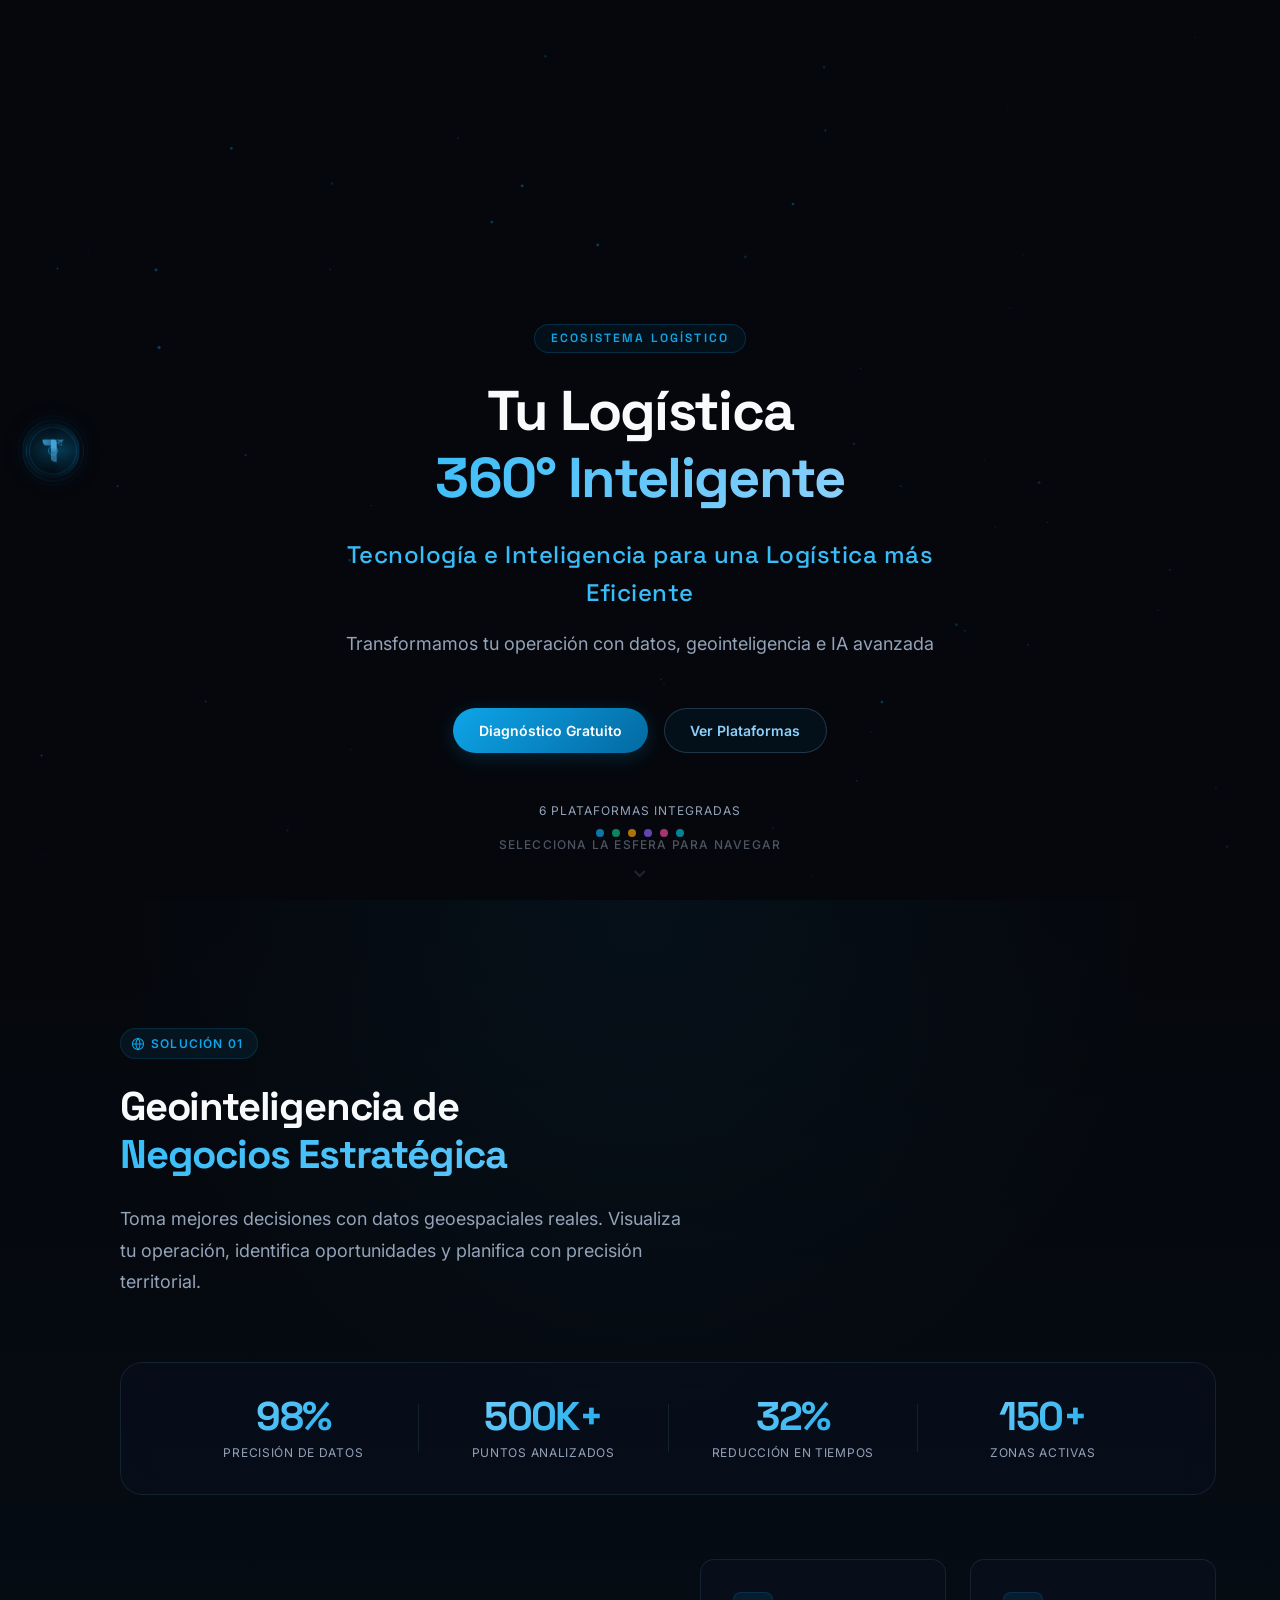
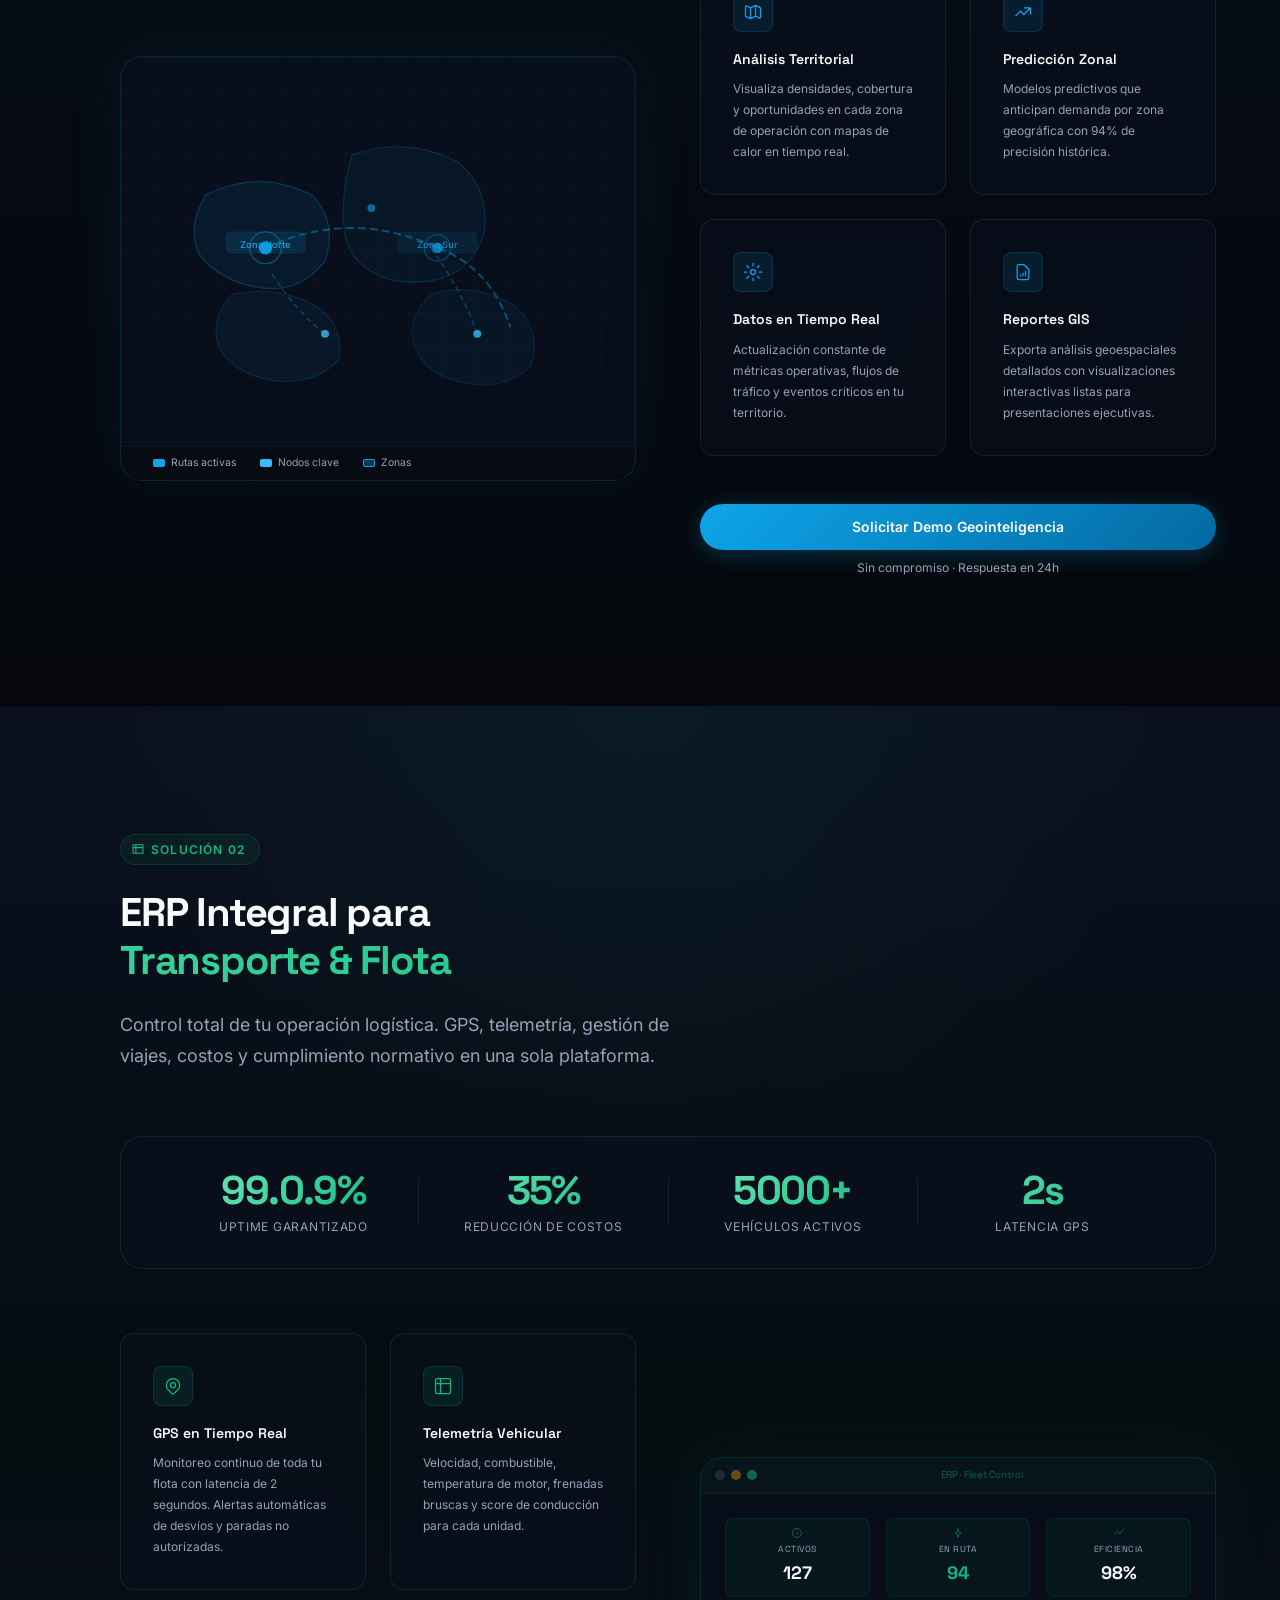
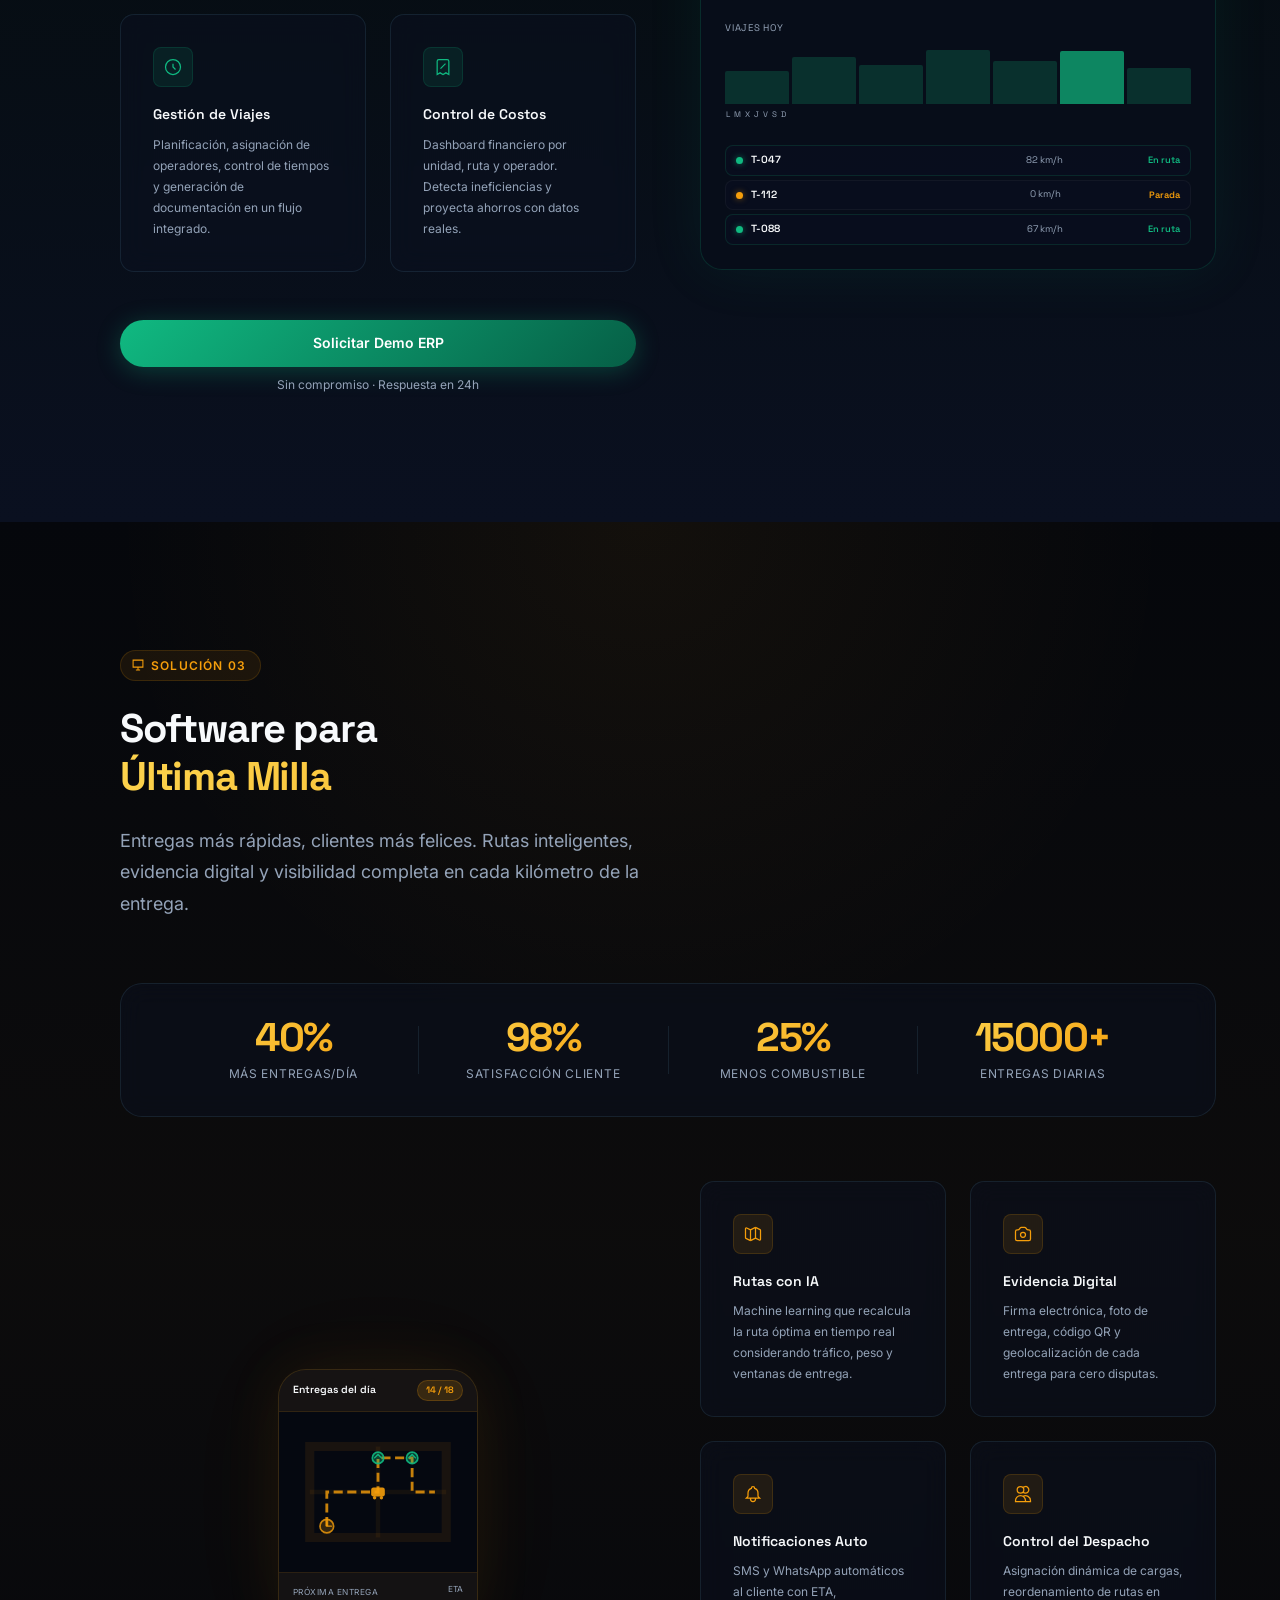
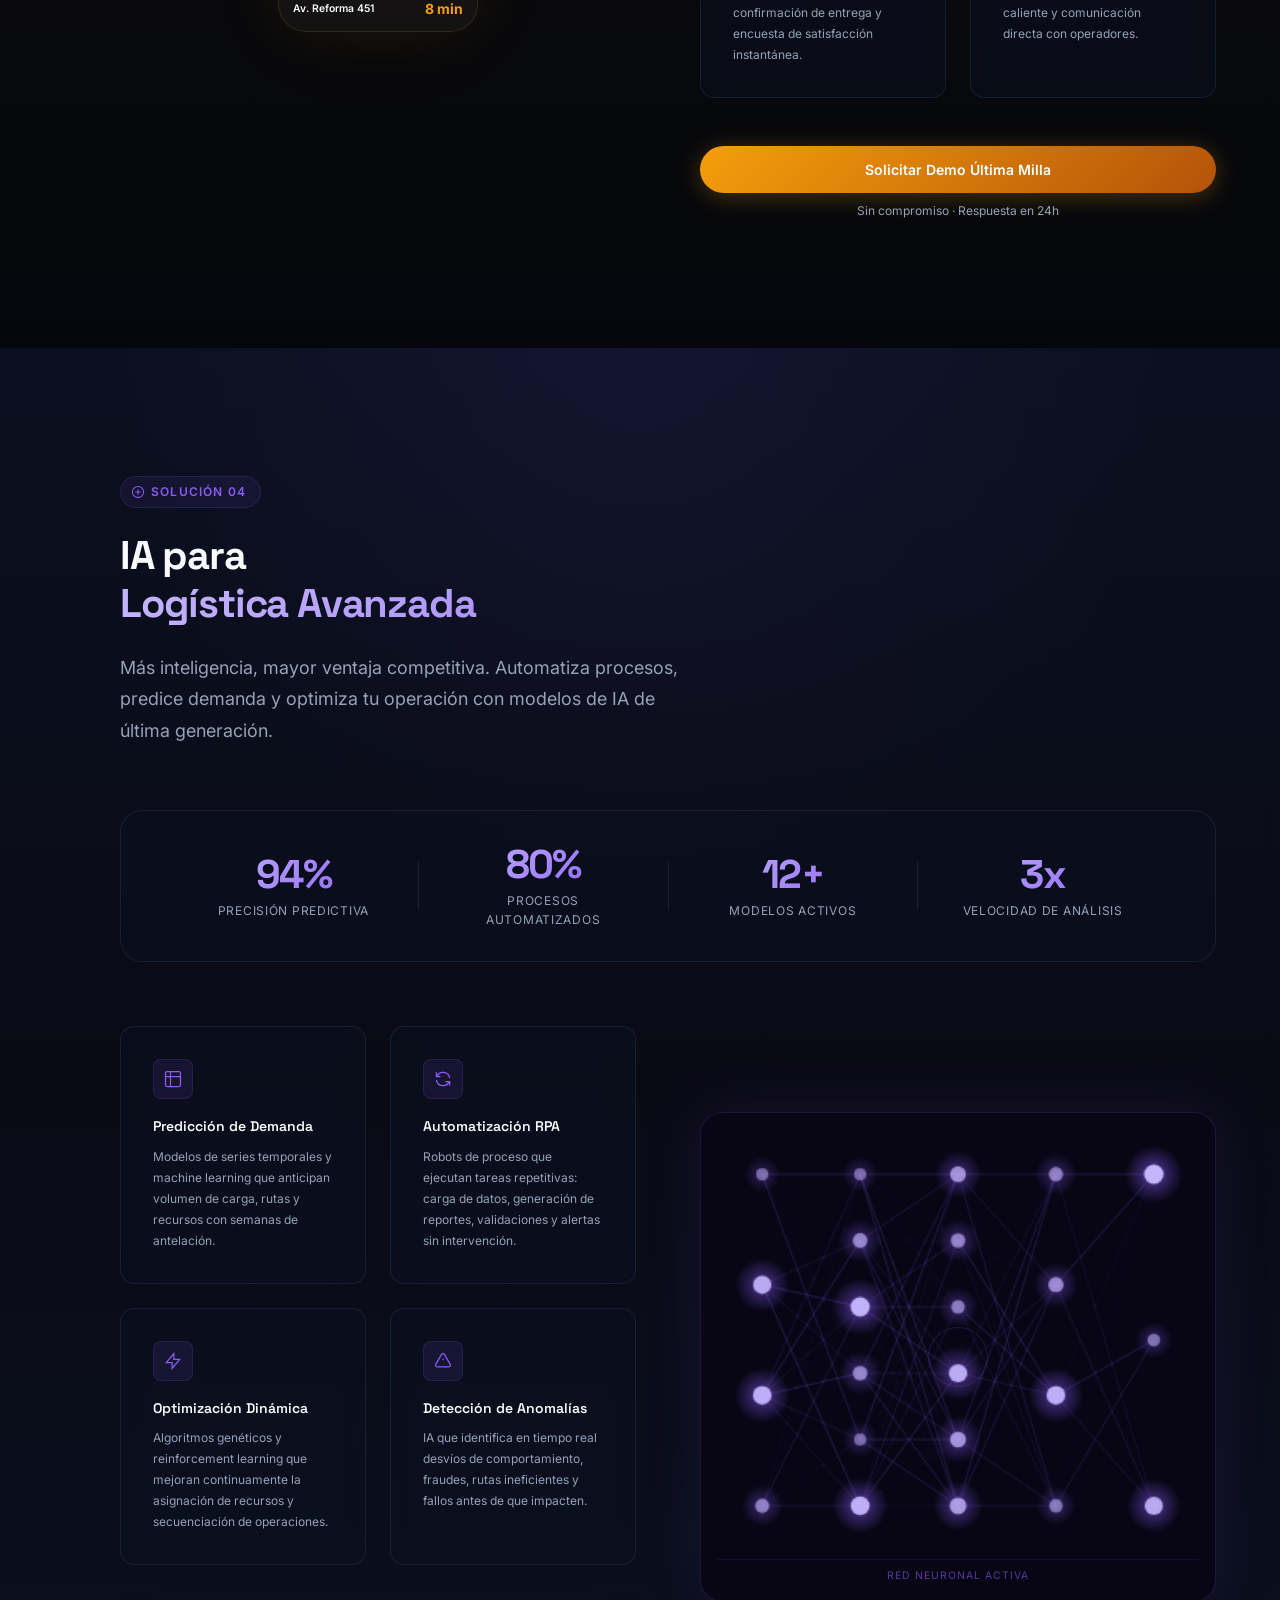
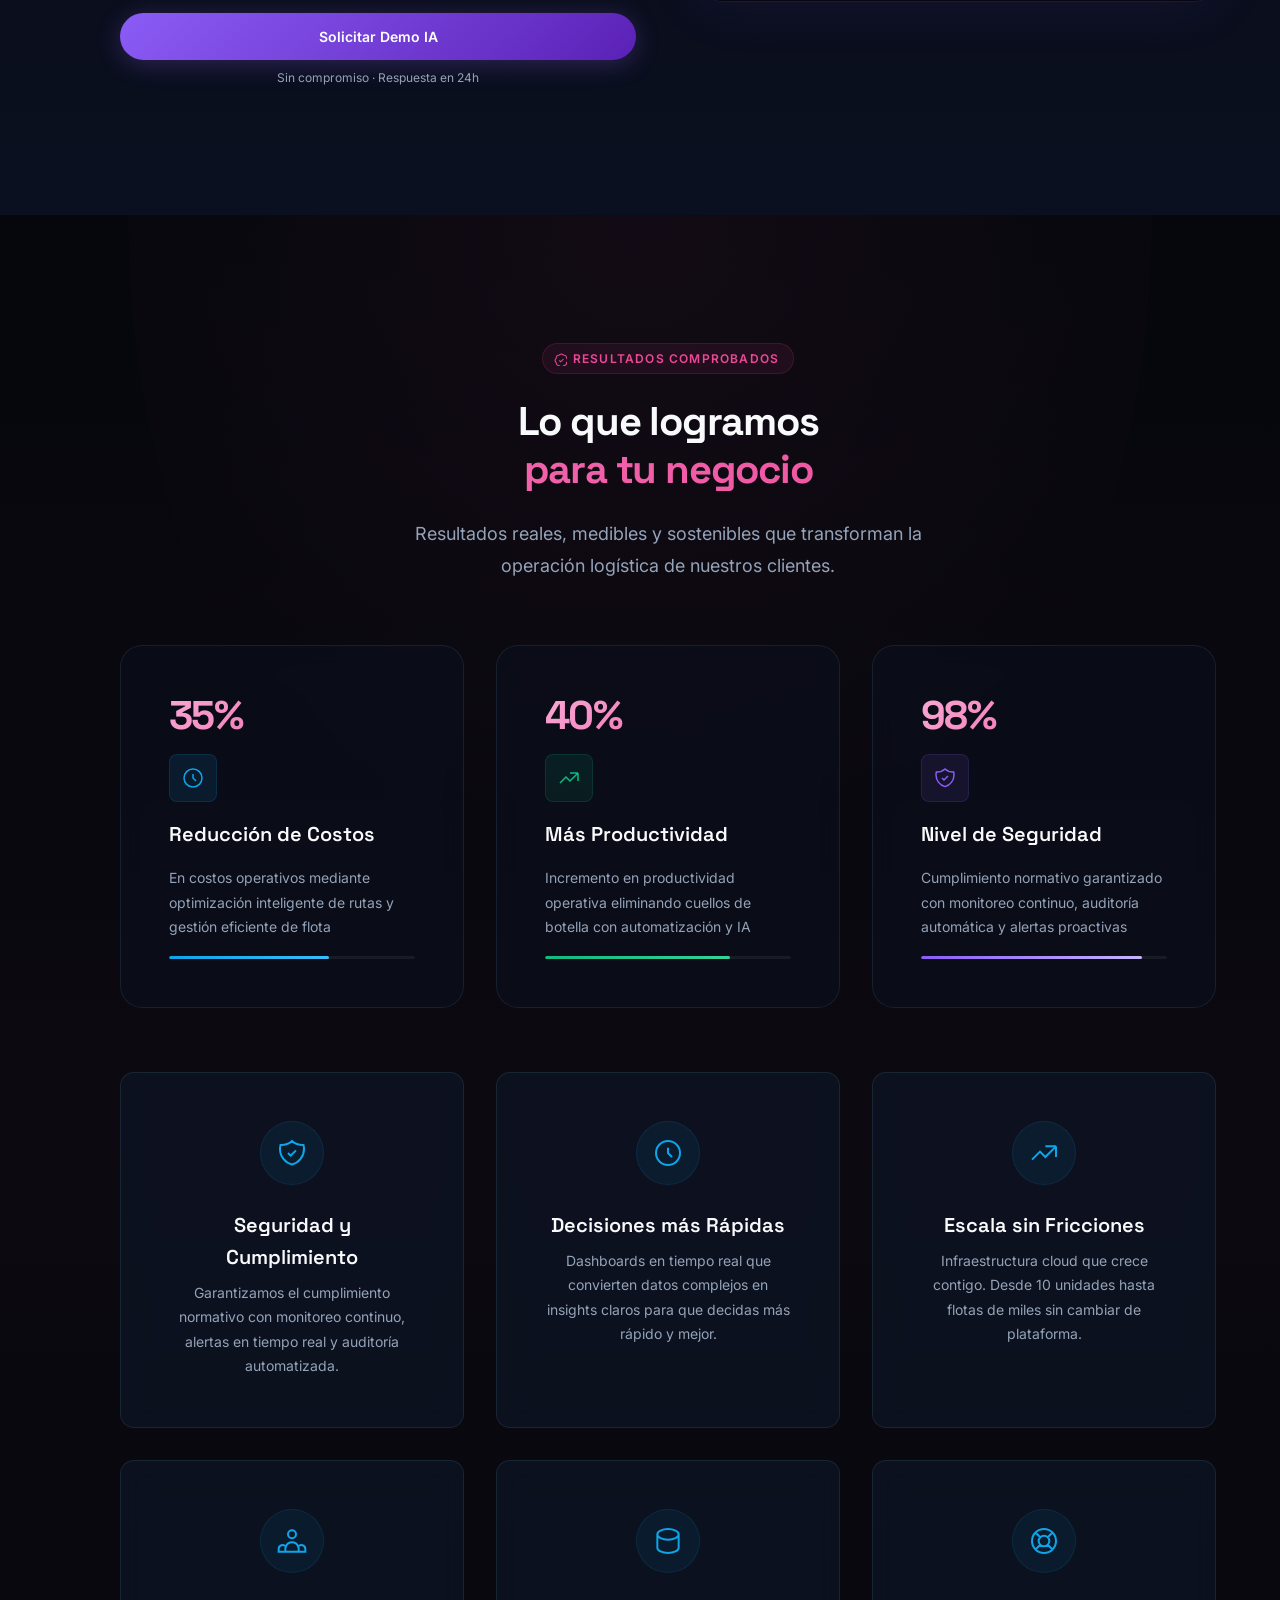
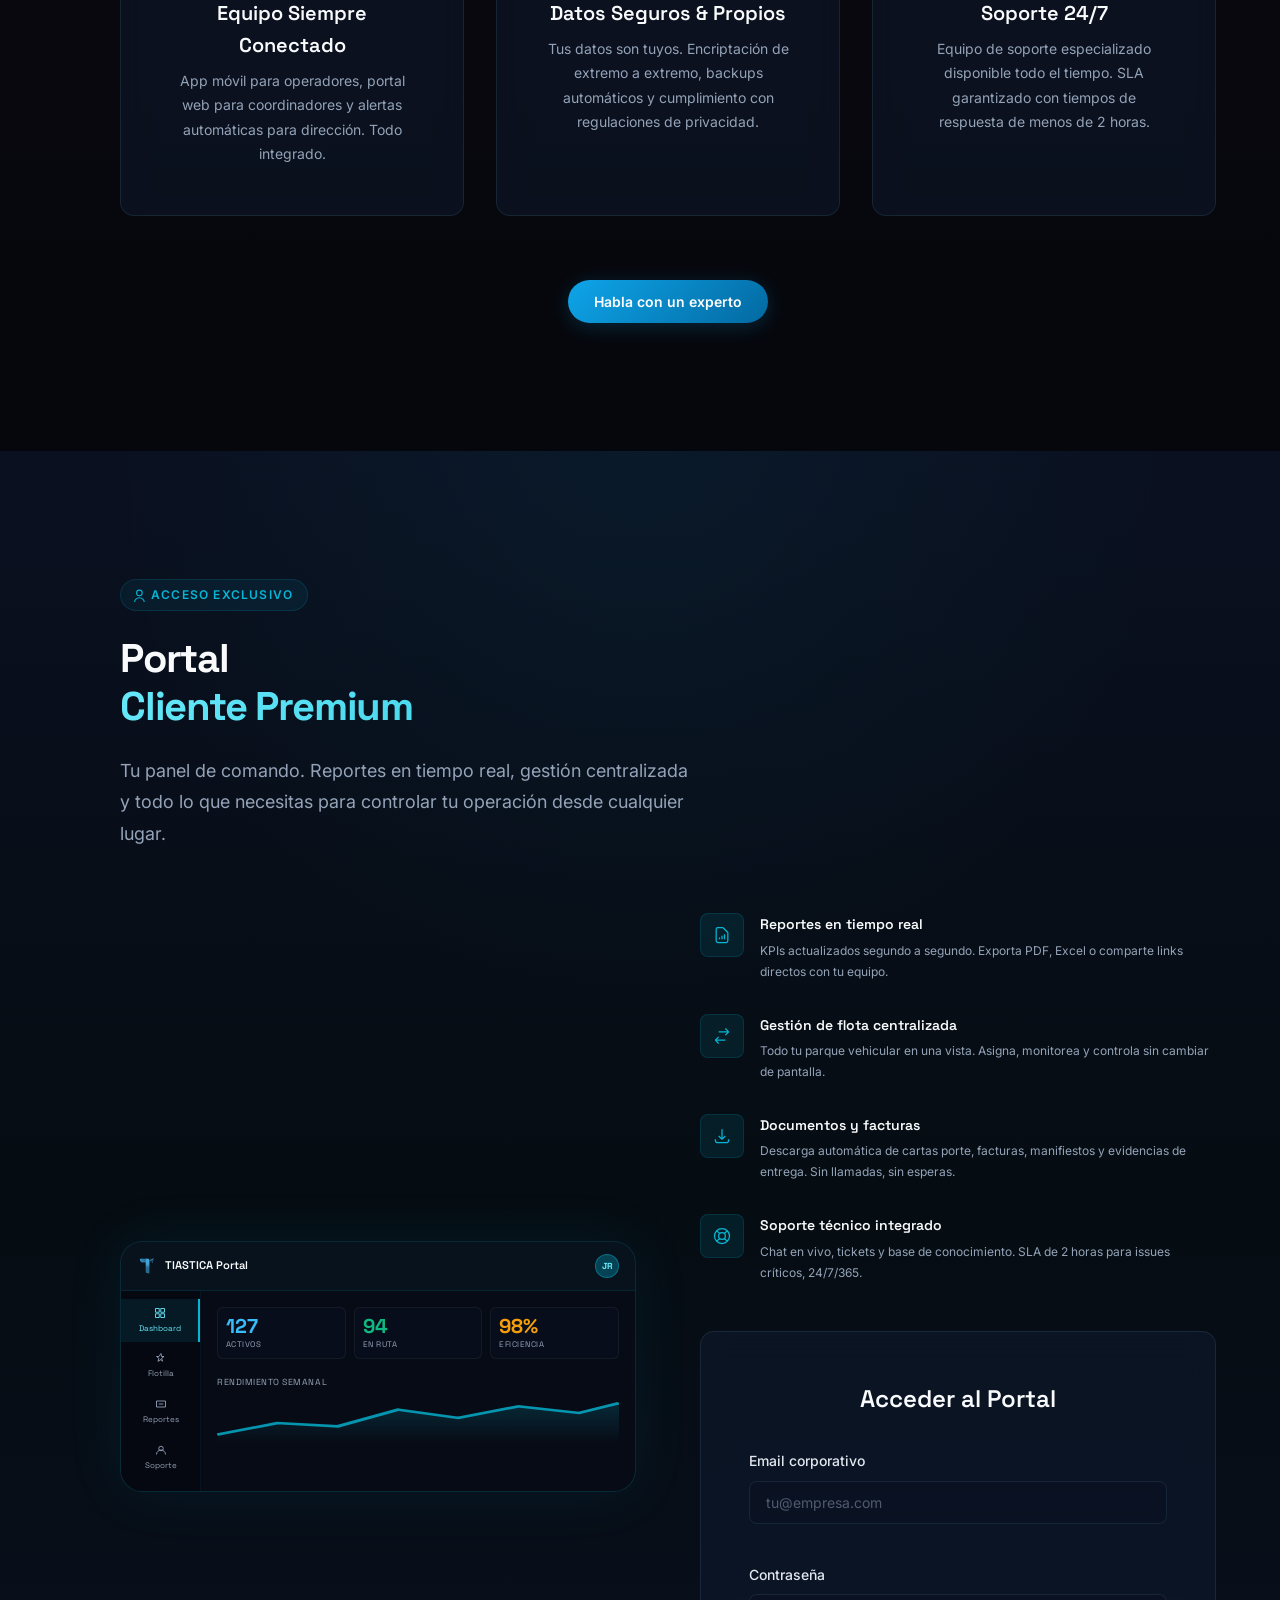
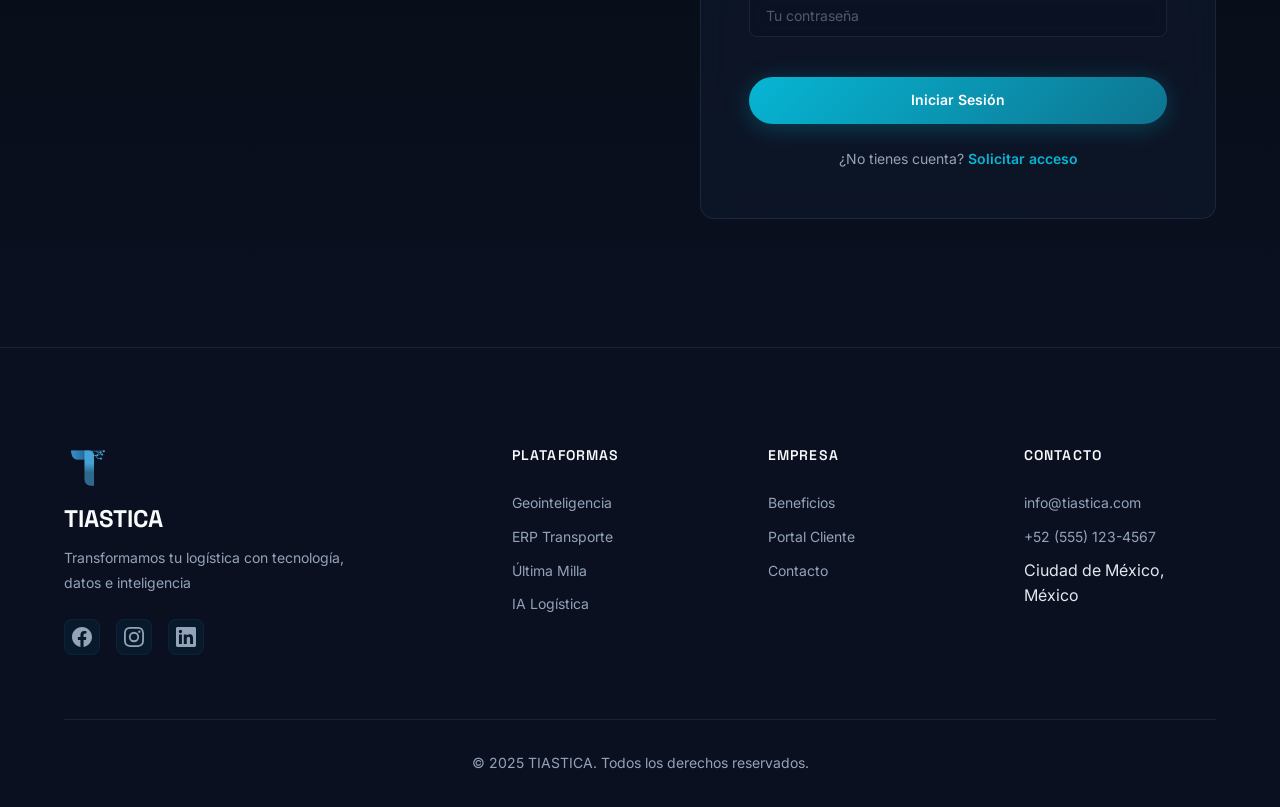
==== commit 9d902bf7: "Fix: Cockpit overlay forzado inline style para garantizar visibilidad" ====
--- a/index.html
+++ b/index.html
@@ -871,7 +871,7 @@
   </footer>
 
   <!-- ========== COCKPIT OVERLAY ========== -->
-  <div class="cockpit-overlay" id="cockpitOverlay" aria-hidden="true" aria-live="polite" hidden>
+  <div class="cockpit-overlay" id="cockpitOverlay" aria-hidden="true" aria-live="polite" hidden style="position:fixed;inset:0;z-index:999999!important;display:none!important;">
     <canvas class="cockpit-starfield" id="cockpitStarfield"></canvas>
     
     <div class="cockpit-hud">
--- a/style.css
+++ b/style.css
@@ -980,9 +980,9 @@
 .cockpit-overlay {
   position: fixed;
   inset: 0;
-  z-index: 3200;
+  z-index: 9999 !important;
   background: radial-gradient(circle at center, rgba(8, 12, 24, 0.98) 0%, rgba(4, 5, 10, 1) 100%);
-  display: flex;
+  display: none !important;
   flex-direction: column;
   padding: 1.5rem;
   opacity: 0;
@@ -993,9 +993,10 @@
 }
 
 .cockpit-overlay.is-active {
-  opacity: 1;
-  visibility: visible;
-  pointer-events: auto;
+  display: flex !important;
+  opacity: 1 !important;
+  visibility: visible !important;
+  pointer-events: auto !important;
 }
 
 .cockpit-overlay[hidden] {
@@ -2011,6 +2012,7 @@
   visibility:visible;
   pointer-events:auto;
   transform:scale(1);
+  display: flex !important;
 }
 
 .cockpit-overlay.state-drilled-down .cockpit-console-main{
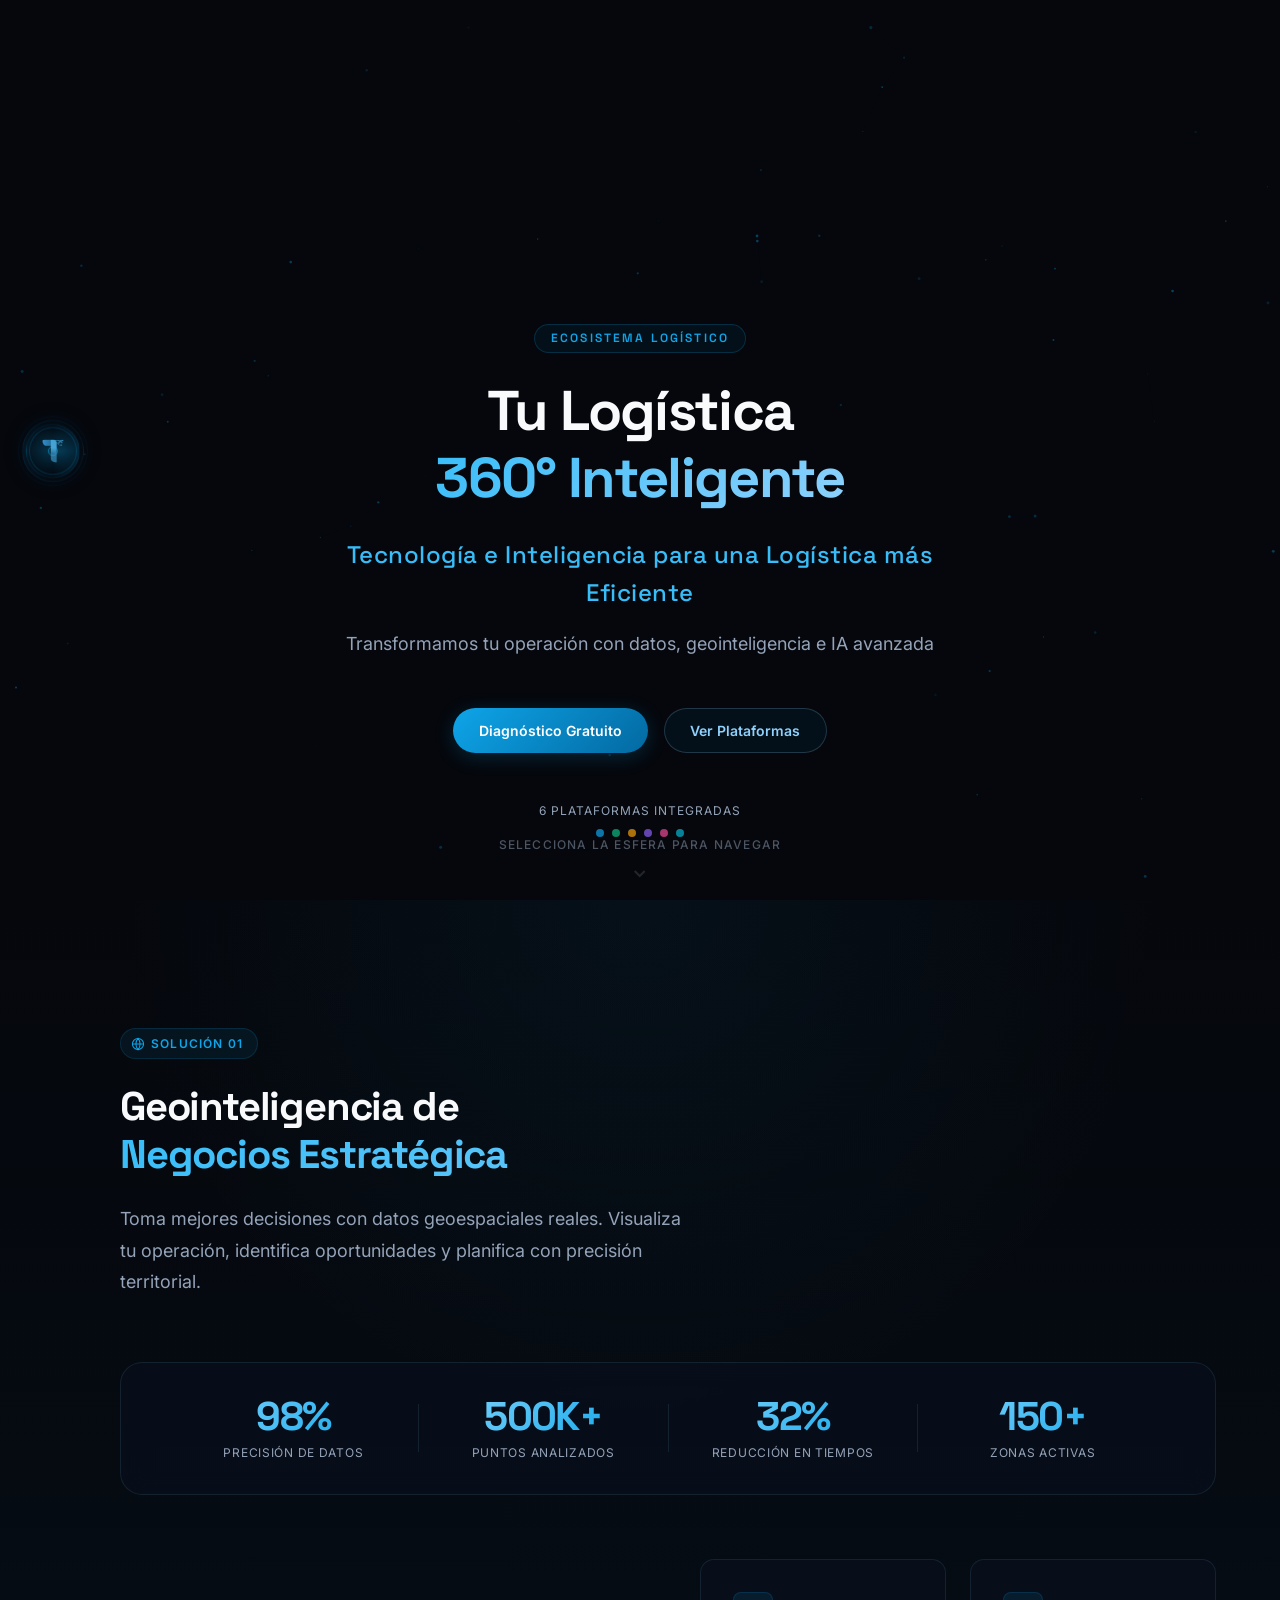
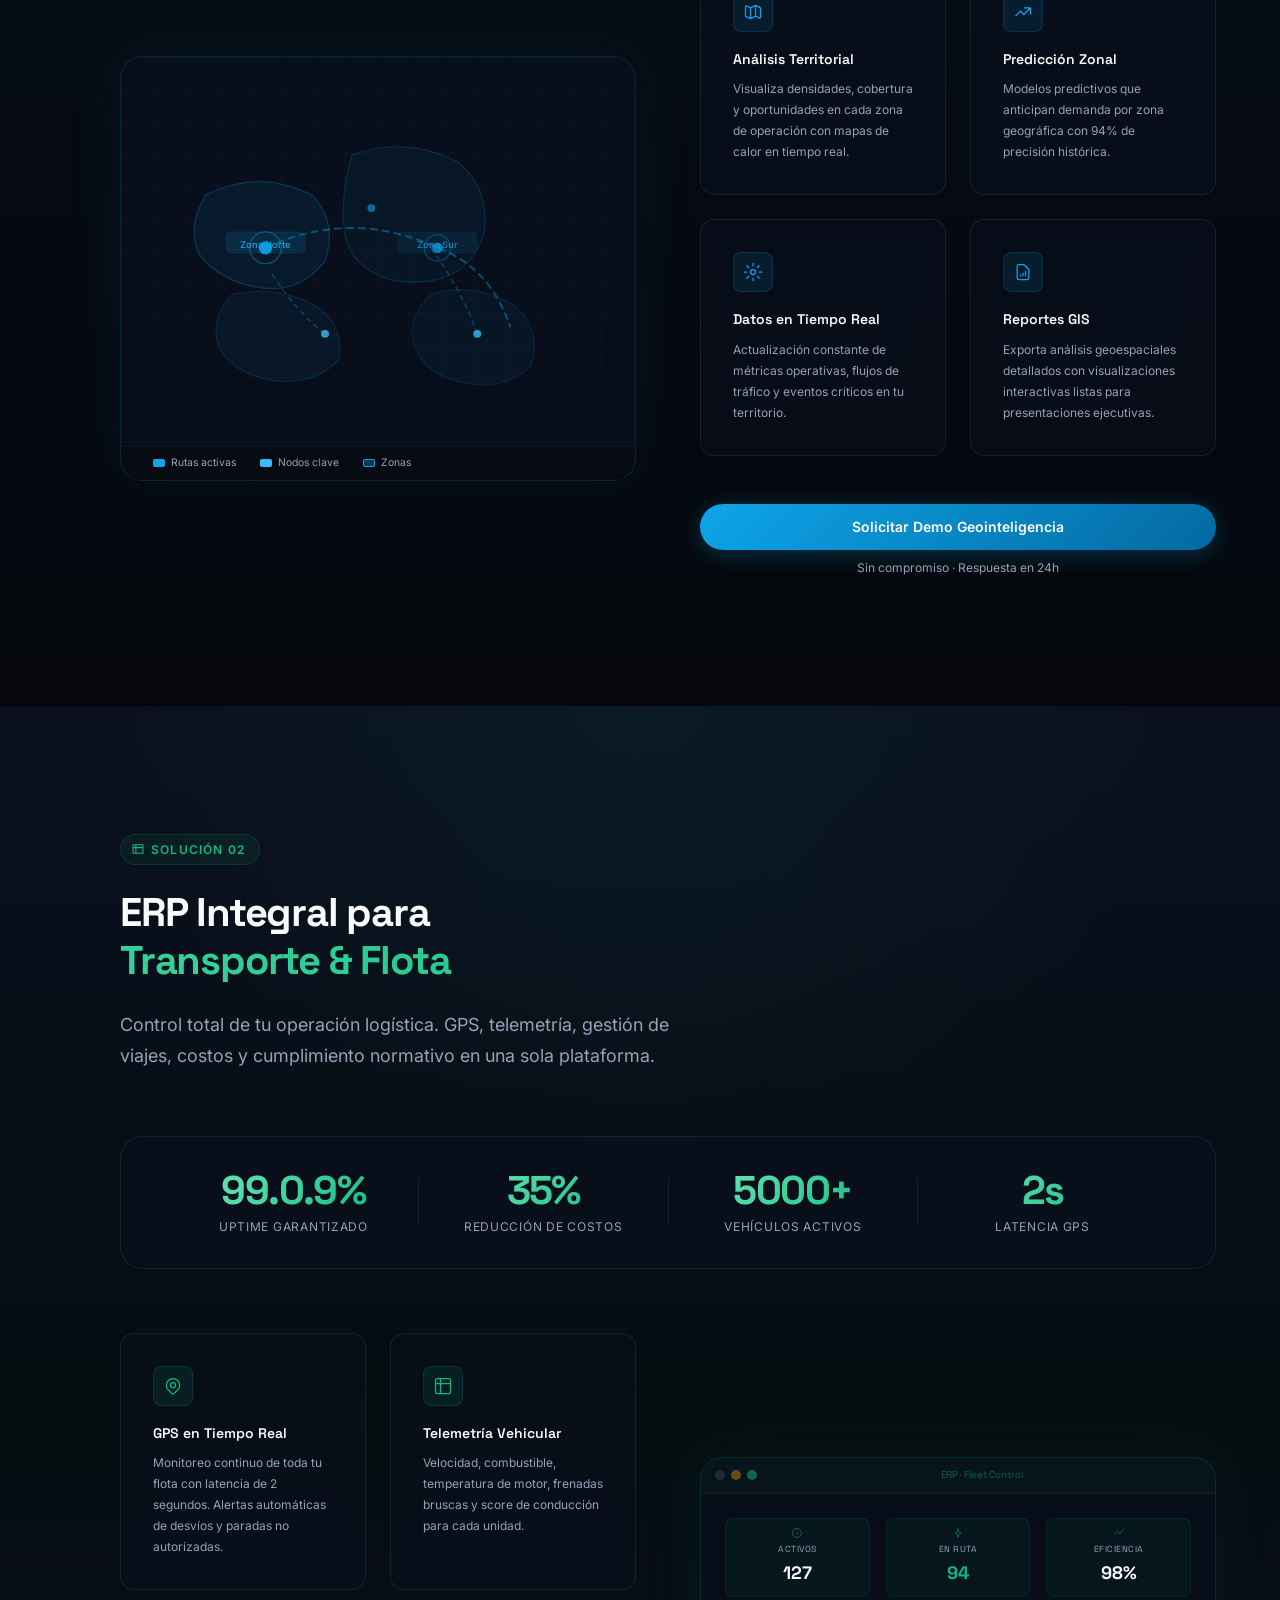
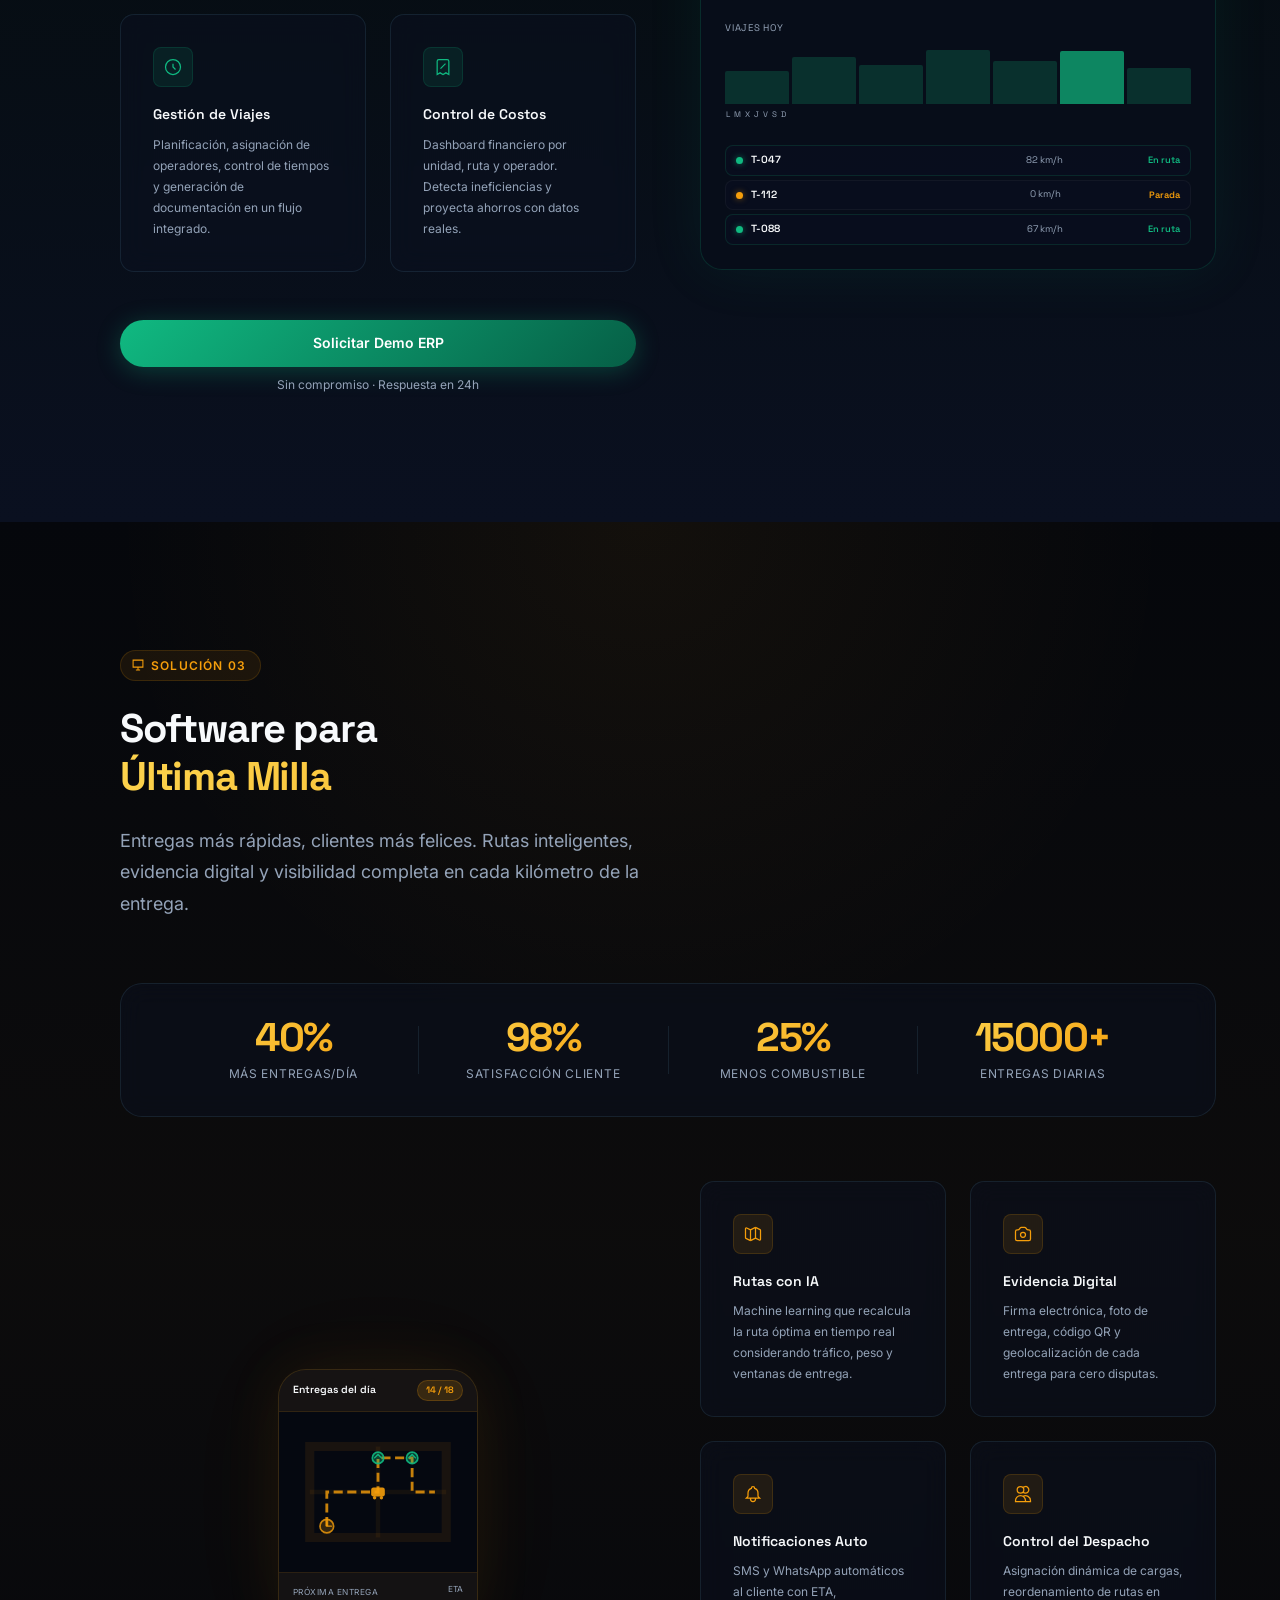
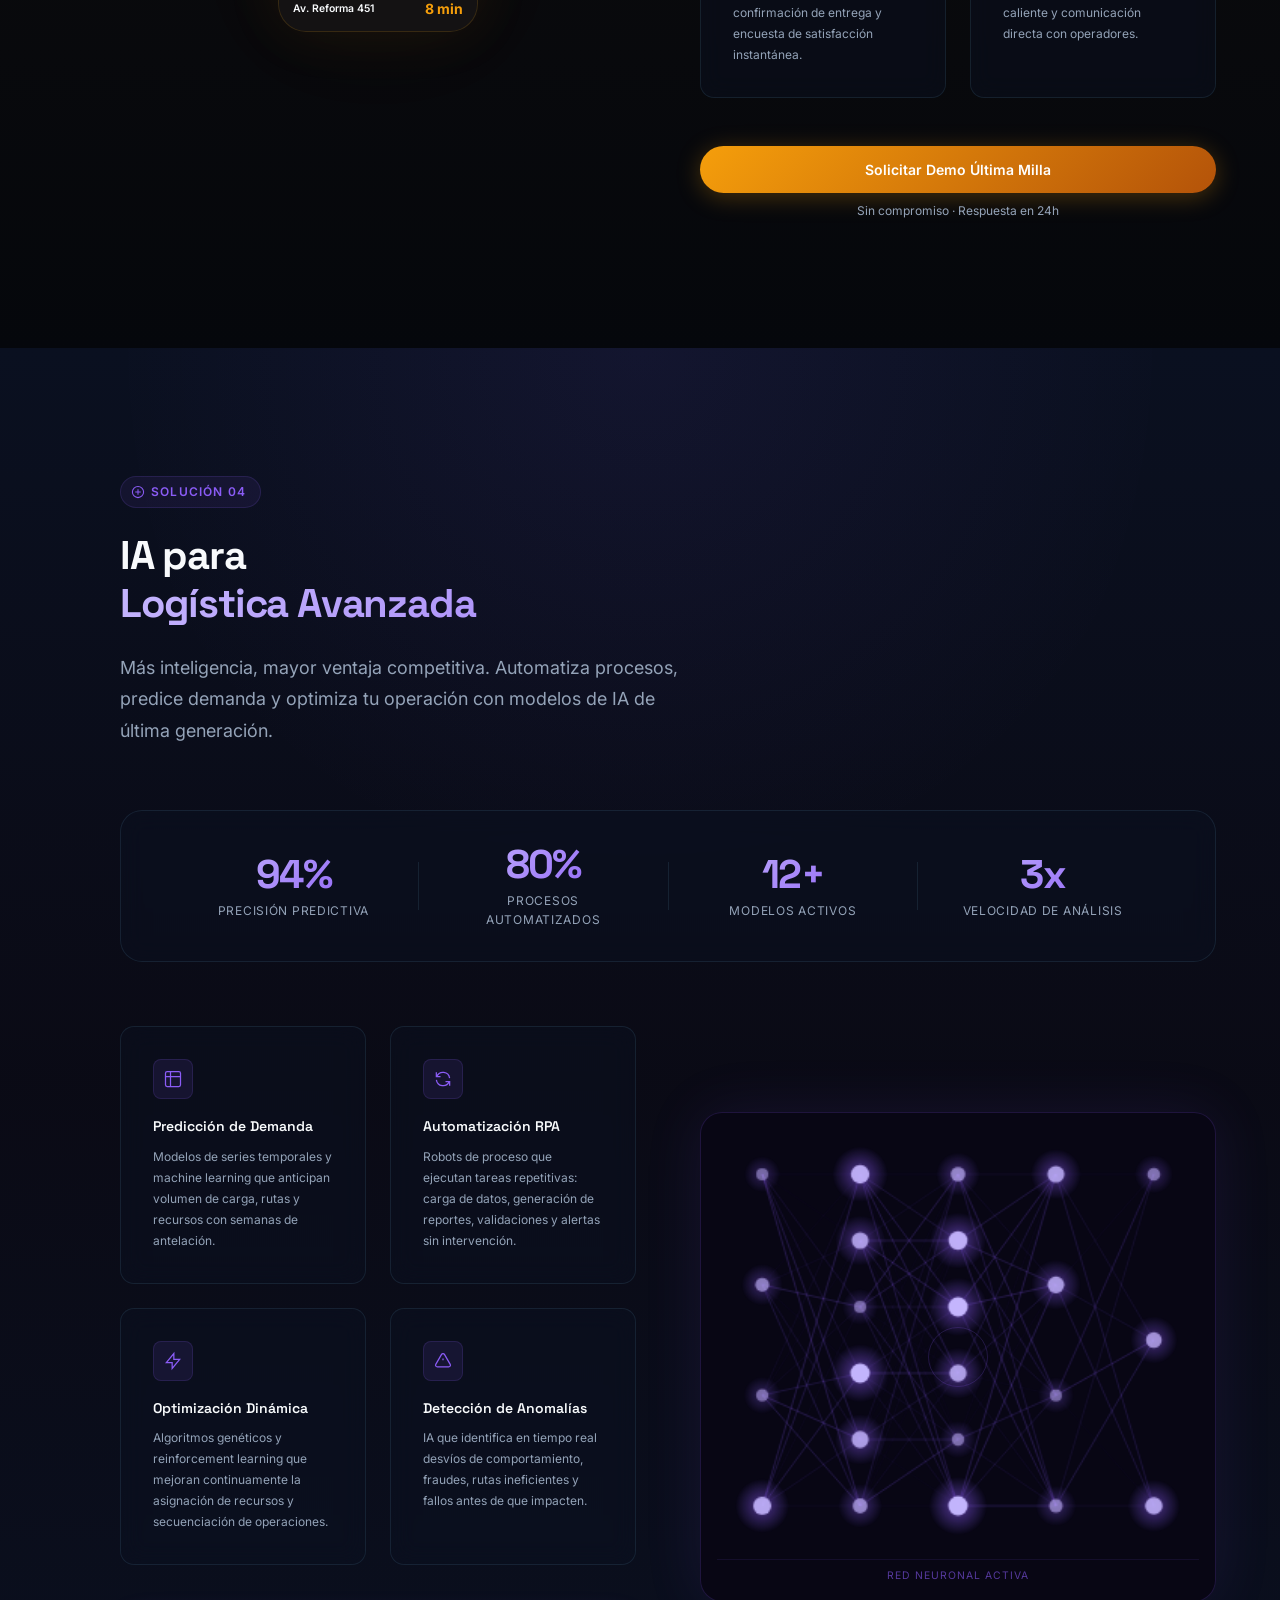
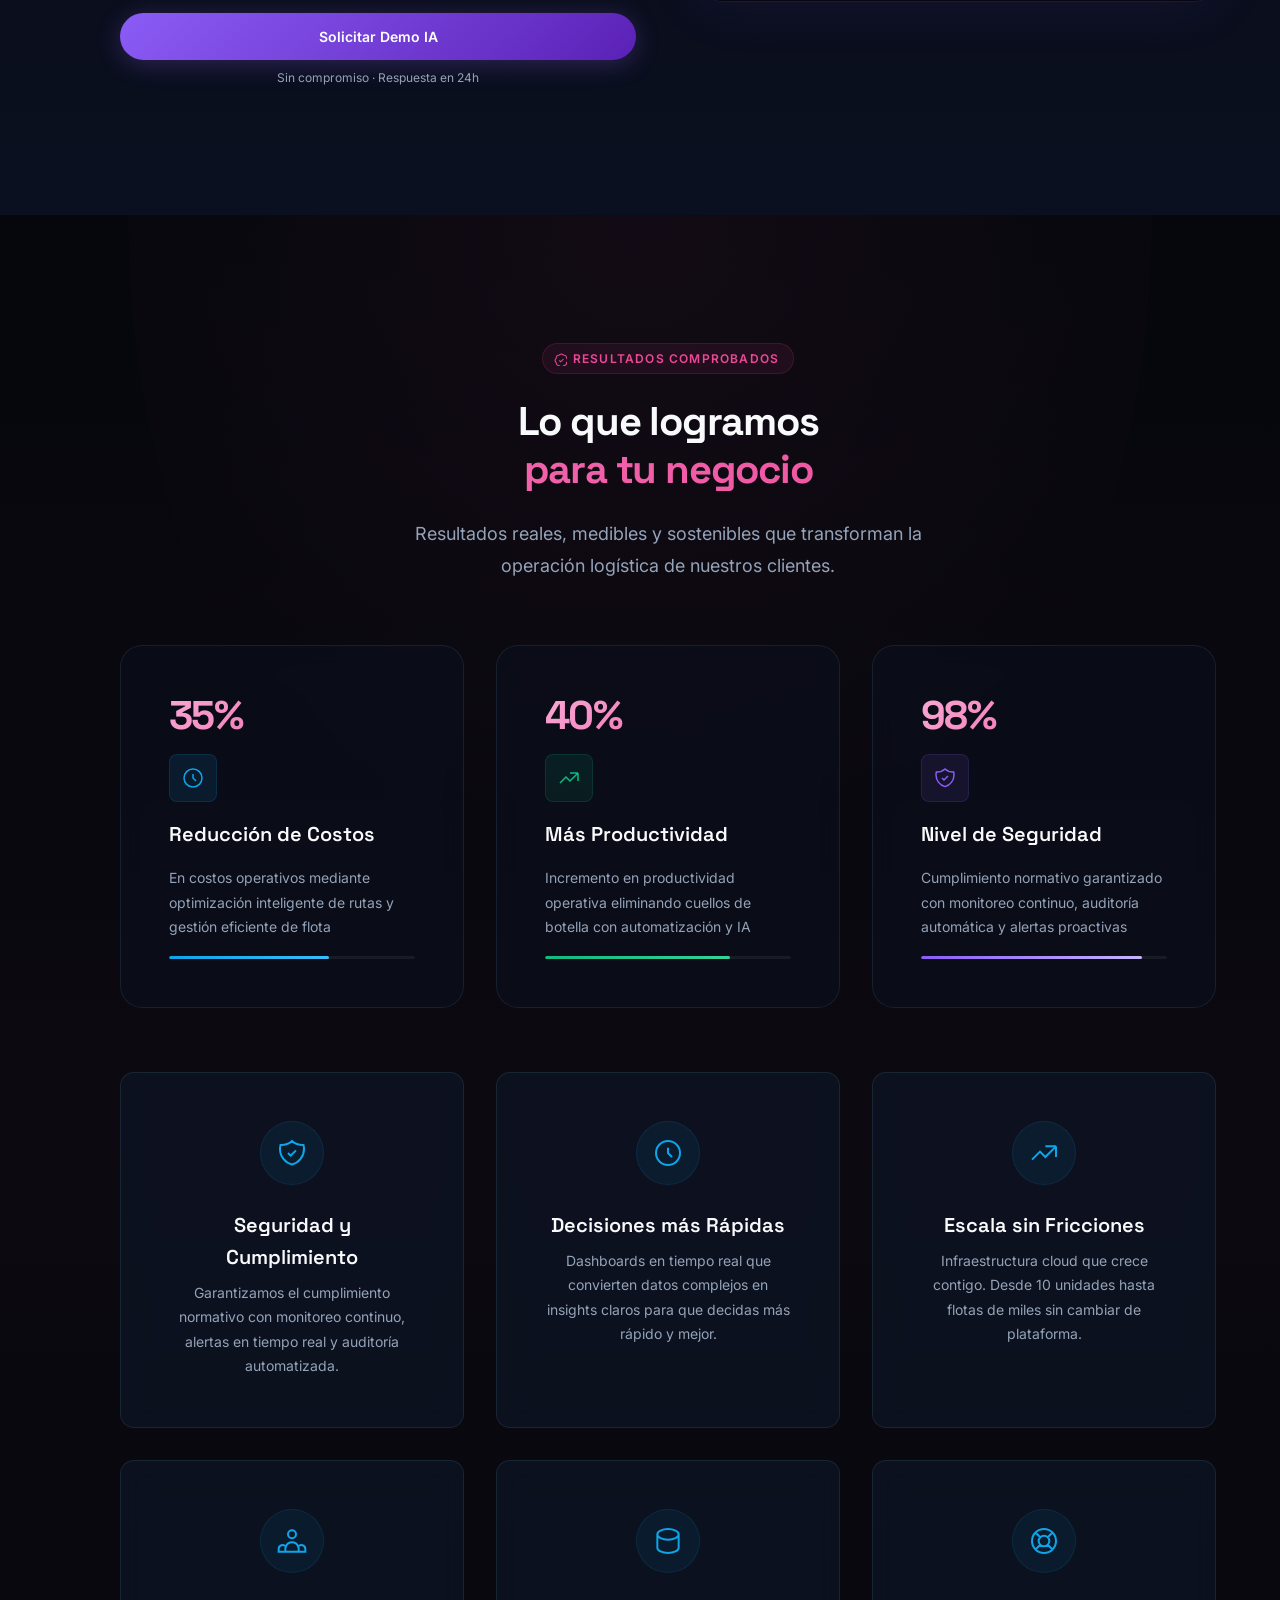
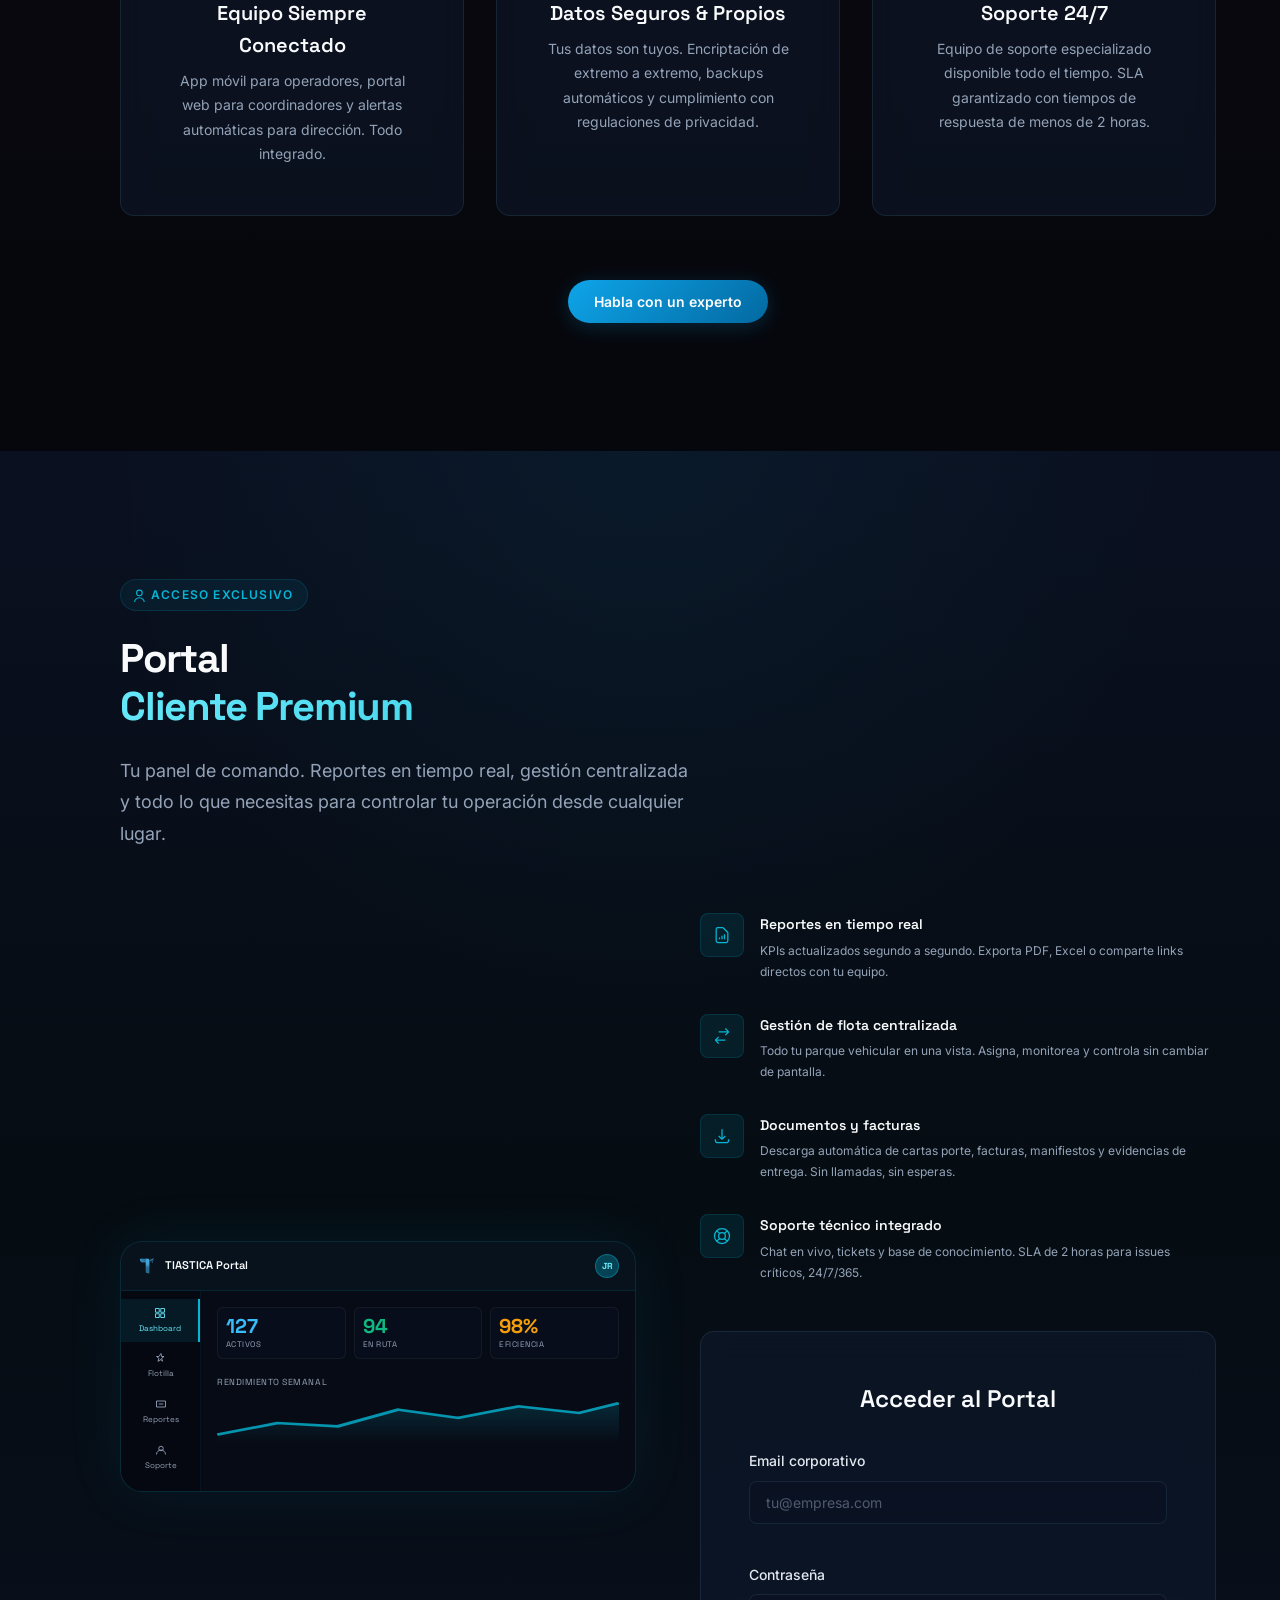
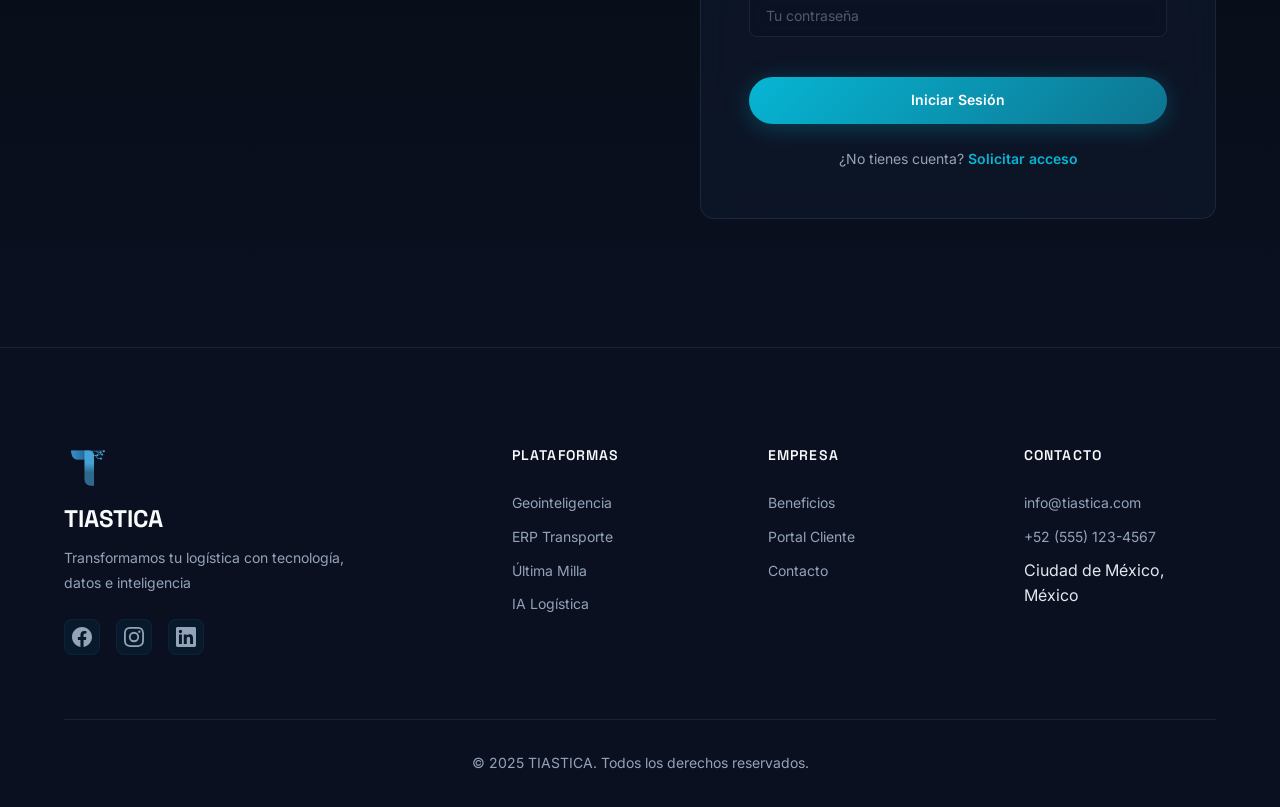
==== commit 2ab6af6c: "Fix CRITICO: Eliminado style inline que bloqueaba cockpit. CSS controla toda la visibilidad." ====
--- a/index.html
+++ b/index.html
@@ -871,7 +871,7 @@
   </footer>
 
   <!-- ========== COCKPIT OVERLAY ========== -->
-  <div class="cockpit-overlay" id="cockpitOverlay" aria-hidden="true" aria-live="polite" hidden style="position:fixed;inset:0;z-index:999999!important;display:none!important;">
+  <div class="cockpit-overlay" id="cockpitOverlay" aria-hidden="true" aria-live="polite" hidden>
     <canvas class="cockpit-starfield" id="cockpitStarfield"></canvas>
     
     <div class="cockpit-hud">
--- a/style.css
+++ b/style.css
@@ -977,10 +977,11 @@
    TIASTICA V5 — IMMERSIVE COCKPIT & ONBOARDING SYSTEM
    ========================================================================== */
 
+/* TIASTICA COCKPIT v2.1 - FIX CRÍTICO: Orb + Cockpit coexistence */
 .cockpit-overlay {
   position: fixed;
   inset: 0;
-  z-index: 9999 !important;
+  z-index: 10002 !important;
   background: radial-gradient(circle at center, rgba(8, 12, 24, 0.98) 0%, rgba(4, 5, 10, 1) 100%);
   display: none !important;
   flex-direction: column;
@@ -992,15 +993,65 @@
   overflow: hidden;
 }
 
+/* FORCE VISIBILITY WHEN ACTIVE */
 .cockpit-overlay.is-active {
   display: flex !important;
   opacity: 1 !important;
   visibility: visible !important;
   pointer-events: auto !important;
+  z-index: 10002 !important;
 }
 
 .cockpit-overlay[hidden] {
   display: none !important;
+}
+
+/* ==========================================================================
+   COEXISTENCIA ORB + COCKPIT
+   ========================================================================== */
+
+/* Cuando el cockpit está activo, el Orb se minimiza elegantemente */
+body.cockpit-active #living-orb-container {
+  position: fixed !important;
+  top: 20px !important;
+  right: 20px !important;
+  left: auto !important;
+  bottom: auto !important;
+  transform: scale(0.55) !important;
+  opacity: 0.75 !important;
+  pointer-events: auto !important;
+  z-index: 10001 !important;
+  transition: all 0.6s cubic-bezier(0.22, 1, 0.36, 1);
+}
+
+body.cockpit-active #living-orb-container:hover {
+  opacity: 1 !important;
+  transform: scale(0.6) !important;
+}
+
+body.cockpit-active #living-orb-container::after {
+  content: 'Cerrar Panel';
+  position: absolute;
+  bottom: -25px;
+  right: 50%;
+  transform: translateX(50%);
+  font-size: 10px;
+  font-weight: 600;
+  color: var(--color-accent);
+  white-space: nowrap;
+  opacity: 0;
+  transition: opacity 0.3s ease;
+  pointer-events: none;
+  text-shadow: 0 2px 4px rgba(0,0,0,0.8);
+}
+
+body.cockpit-active #living-orb-container:hover::after {
+  opacity: 1;
+}
+
+/* Ajuste del canvas del Orb cuando el cockpit está activo */
+body.cockpit-active #orb-canvas {
+  cursor: pointer !important;
 }
 
 /* Starfield Background Canvas */
